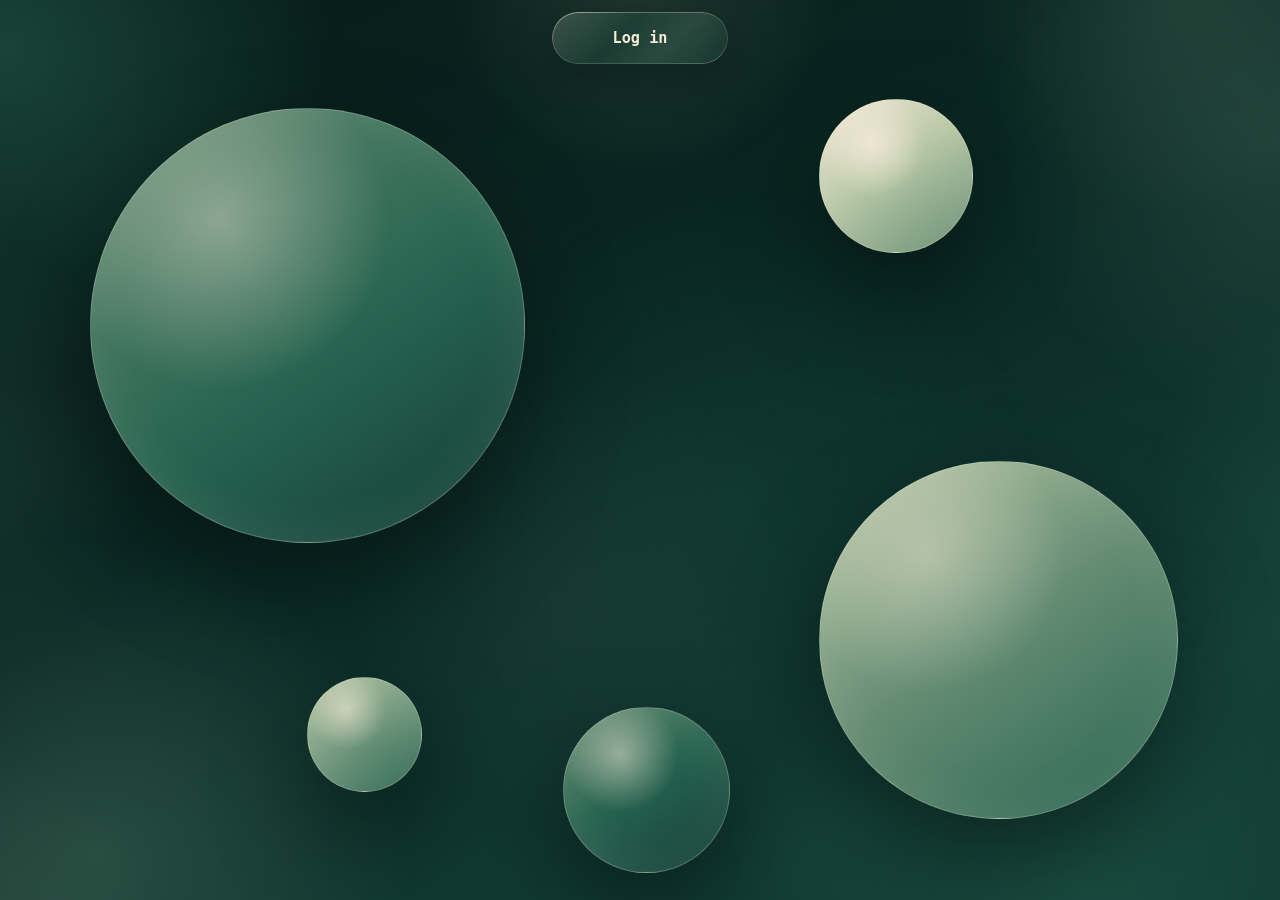
==== index.html @ 916a1c1e "Add files via upload" ====
<!doctype html>
<html lang="en" data-access="members">
  <head>
    <meta charset="UTF-8" />
    <meta http-equiv="Content-Security-Policy" content="default-src 'self'; script-src 'self'; style-src 'self'; font-src 'self'; img-src 'self' data:; connect-src 'self' https://ppvncqbwfkubqmuehsfl.supabase.co; object-src 'none'; base-uri 'self'; form-action 'self'" />
    <meta name="viewport" content="width=device-width, initial-scale=1.0" />
    <meta name="description" content="ACP-Studio: C++ projects and YouTube content by Zeyad Adel." />
    <meta name="theme-color" content="#071b18" />
    <script src="boot.js"></script>
    <link rel="preload" href="fonts/cascadia-code-latin-wght-normal.woff2" as="font" type="font/woff2" crossorigin />
    <link rel="icon" type="image/png" href="Assests/logo.png" />
    <link rel="stylesheet" href="styles.css" />
    <title>ACP-Studio</title>
  </head>
  <body>
    <!-- Dynamic Island Navigation -->
    <nav class="dynamic-island" id="dynamicIsland" aria-label="Main menu" tabindex="0">
      <div class="island-status">
        <span class="island-section"><span id="islandSection">Home</span></span>
        <span class="island-name" id="islandTime">ACP Studio</span>
      </div>
      <div class="island-nav" id="islandNav">
        <a href="#home">Home</a>
        <a href="#projects">C++ Projects</a>
        <a href="#studio">YouTube Studio</a>
        <a href="#contact">Contact</a>
        <a href="login.html" id="authLink">Log in</a>
      </div>
    </nav>

    <!-- Main Content -->
    <main>
      <!-- Intro Section -->
      <section id="home" class="intro-section container">
        <div class="intro-content">
          <div class="intro-tag fade-in-up">
            C++ Developer &amp; Technical Creator
          </div>
          <h1 class="intro-heading fade-in-up">ZEYAD ADEL</h1>
          <p class="intro-subheading fade-in-up">
            Crafting elegant solutions in C++ and low-level systems. Building
            architecture that scales. Creating content that educates and
            inspires the next generation of Youth.
          </p>
          <div class="intro-cta fade-in-up">
            <a href="#projects" class="btn btn-primary">View My Work</a>
          </div>
        </div>

        <div class="intro-visual">
          <div class="visual-card fade-in-up">
            <div class="card-header">
              <h3>What's next!</h3>
            </div>
            <hr class="card-divider" />
            <img src="Imag.jpg" alt="What's next" decoding="async" fetchpriority="high" />
          </div>
        </div>
      </section>

      <!-- Projects Section -->
      <section id="projects" class="projects-section">
        <div class="container">
          <div class="section-header">
            <h2 class="section-title fade-in-up">Systems &amp; Code Showcase</h2>
            <p class="section-subtitle fade-in-up">
              A curated collection of projects, demonstrating clean design,
              performance optimization, and systems-level thinking.
            </p>
          </div>

          <div class="projects-grid">
            <div class="project-card fade-in-up">
              <div class="project-tag">Validation</div>
              <h3 class="project-title">Login App</h3>
              <p class="project-description">
                A C++ project that validates user names. It checks that the
                input is not empty, contains only letters and spaces.
              </p>
              <div class="project-footer">
                
                <a
                  href="https://github.com/ACP-Studio/Username-Valedation"
                  class="project-link"
                  target="_blank" rel="noopener noreferrer"
                  >Github <svg class="icon" aria-hidden="true"><use href="icons.svg#github"></use></svg></a>
                <a
                  href="coming-soon.html"
                  class="youtube-project-link"
                >
                  Youtube <svg class="icon" aria-hidden="true"><use href="icons.svg#youtube"></use></svg>
                </a>
              </div>
            </div>

            <div class="project-card fade-in-up">
              <div class="project-tag">Validation</div>
              <h3 class="project-title">Password app</h3>
              <p class="project-description">
                A friendly C++ project that demonstrates password validation.
                 The program checks if a password meets basic security rules (length, uppercase, lowercase, digit, special character, no spaces)
              </p>
              <div class="project-footer">
                <!-- <div class="project-tech">
                  <span class="tech-badge">C++17</span>
                  <span class="tech-badge">Lock-Free</span>
                </div> -->
                <a
                  href="https://github.com/ACP-Studio/Password-Validation"
                  class="project-link"
                  target="_blank" rel="noopener noreferrer"
                  >Github <svg class="icon" aria-hidden="true"><use href="icons.svg#github"></use></svg></a>
                <a
                  href="coming-soon.html"
                  class="youtube-project-link"
                >
                  Youtube <svg class="icon" aria-hidden="true"><use href="icons.svg#youtube"></use></svg>
                </a>
              </div>
            </div>

            <div class="project-card fade-in-up">
              <div class="project-top">
                <div class="project-tag">Network</div>
                <span class="status-badge">Under development</span>
              </div>
              <h3 class="project-title">Network Analyzer app</h3>
              <p class="project-description">
                A lightweight C++ network analyzer for Windows and Linux that tests latency, scans your network, and tracks your devices, with a CLI only
              </p>
              <div class="project-footer">
                <a
                  href="https://github.com/ACP-Studio/Net-analyzer-app"
                  class="project-link"
                  target="_blank" rel="noopener noreferrer"
                  >Github <svg class="icon" aria-hidden="true"><use href="icons.svg#github"></use></svg></a>
                <a
                  href="coming-soon.html"
                  class="youtube-project-link"
                >
                  Youtube <svg class="icon" aria-hidden="true"><use href="icons.svg#youtube"></use></svg>
                </a>
              </div>
            </div>

            <div class="project-card fade-in-up">
              <div class="project-tag">Mathematics</div>
              <h3 class="project-title">Advanced Calculator</h3>
              <p class="project-description">
                  C++ Calculator contain complex calculations and contain exponential functions with matrix site and more features                </p>
              <div class="project-footer">
                <div class="project-notice" role="status">
                  <svg class="icon" aria-hidden="true"><use href="icons.svg#wrench"></use></svg>
                  Still in production, not finished yet
                </div>
              </div>
            </div>


            <div class="project-card fade-in-up">
              <div class="project-tag">commercial</div>
              <h3 class="project-title">Computer store</h3>
              <p class="project-description">
                  An object-oriented C++ computer parts store for the command line, with a shopping basket, compatibility checks and receipts.              </p>
              <div class="project-footer">
                <!-- <div class="project-tech">
                  <span class="tech-badge">C++17</span>
                  <span class="tech-badge">Lock-Free</span>
                </div> -->
                <a
                  href="https://github.com/ACP-Studio/Computer-Store"
                  class="project-link"
                  target="_blank" rel="noopener noreferrer"
                  >Github <svg class="icon" aria-hidden="true"><use href="icons.svg#github"></use></svg></a>
                <a
                  href="coming-soon.html"
                  class="youtube-project-link"
                >
                  Youtube <svg class="icon" aria-hidden="true"><use href="icons.svg#youtube"></use></svg>
                </a>
              </div>
            </div>
          </div>
        </div>
      </section>

      <!-- YouTube Studio Section -->
      <section id="studio" class="studio-section">
        <div class="container">
          <div class="section-header">
            <h2 class="section-title fade-in-up">YouTube Studio</h2>
            <p class="section-subtitle fade-in-up">
              Creating in-depth technical content about C++ architecture,
              systems programming, and software design principles.
            </p>
          </div>

          <div class="studio-grid">
            <div class="studio-featured fade-in-up">
              <div class="studio-thumbnail">
                <img src="Imag.jpg" alt="Latest video" loading="lazy" decoding="async" />
              </div>
              <div class="studio-info">
                <h3>Building a Lock-Free Queue</h3>
                <p>
                  A deep dive into synchronization primitives, compare-and-swap
                  operations, and practical patterns for concurrent data
                  structures. Watch as we build production-grade infrastructure
                  from first principles.
                </p>
              </div>
              <a href="coming-soon.html" class="btn btn-primary btn-block">
                Watch on YouTube
              </a>
            </div>

            <div class="studio-side">
              <div class="studio-featured fade-in-up">
                <div class="studio-info">
                  <h3>Channel Stats</h3>
                </div>
                <div class="studio-stats">
                  <div class="stat-box">
                    <div class="stat-number">1</div>
                    <div class="stat-label">Subscribers</div>
                  </div>
                  <div class="stat-box">
                    <div class="stat-number">0</div>
                    <div class="stat-label">Views</div>
                  </div>
                  <div class="stat-box">
                    <div class="stat-number">0</div>
                    <div class="stat-label">Videos</div>
                  </div>
                </div>
              </div>

              <div class="studio-featured fade-in-up">
                <div class="studio-info">
                  <h3>Recent Focus</h3>
                  <p>
                    C++ standards evolution, systems design patterns, and modern
                    concurrency techniques.
                  </p>
                </div>
              </div>
            </div>
          </div>
        </div>
      </section>
    </main>

    <!-- Footer -->
    <footer id="contact">
      <div class="container">
        <div class="footer-content">
          <div class="footer-brand">
            <div class="footer-name">
              <h5>Zeyad Adel</h5>
            </div>
            <h3>
              " Building great code takes time...
              <svg class="icon" aria-hidden="true"><use href="icons.svg#time"></use></svg> "
            </h3>
          </div>
          <div class="footer-links">
            <h4>Navigate</h4>
            <a href="#home">Home</a>
            <a href="#projects">Projects</a>
            <a href="https://www.youtube.com/@ACP-Studios">YouTube</a>
          </div>
          <div class="footer-links">
            <h4>Connect</h4>
            <a href="https://github.com/ACP-Studio/ACP-Studio">Github</a>
            <a href="mailto:za8398866@gmail.com">Email</a>
            <a href="https://www.instagram.com/acp__studio">Instagram</a>
          </div>
        </div>
        <div class="footer-divider"></div>
        <div class="footer-bottom">
          <p>
            &copy; 2026 Zeyad Adel. Architected with pure intelligence | "All
            Rights Reserved".
          </p>
          <div class="social-links">
            <a href="privacy.html">Privacy policy</a>
            <a href="terms.html">Terms &amp; Conditions</a>
            <a href="cookies.html">Cookies</a>
          </div>
        </div>
      </div>
    </footer>

    <script src="script.js"></script>
  </body>
</html>
---- styles.css ----
/* Impact is a system font (Windows/Mac/iOS). Anton is the free look-alike used
   on devices that don't have Impact, such as Android and Linux. */

/* Cascadia Code, bundled in /fonts (variable font: weights 200 to 700) */
@font-face {
  font-family: "Cascadia Code";
  font-style: normal;
  font-weight: 200 700;
  font-display: swap;
  src: url("fonts/cascadia-code-latin-wght-normal.woff2")
    format("woff2-variations");
  unicode-range:
    U+0000-00FF, U+0131, U+0152-0153, U+02BB-02BC, U+02C6, U+02DA, U+02DC,
    U+0304, U+0308, U+0329, U+2000-206F, U+20AC, U+2122, U+2191, U+2193,
    U+2212, U+2215, U+FEFF, U+FFFD;
}

/* Anton: free look-alike of Impact. Hosted here (no Google Fonts). The browser
   only downloads it on devices that do not already have Impact. */
@font-face {
  font-family: "Anton";
  font-style: normal;
  font-weight: 400;
  font-display: swap;
  src: url("fonts/anton-latin-400-normal.woff2") format("woff2");
}

/* =========================================================
   ACP-Studio — Clear glass theme (macOS style) in Deep Forest green
   Palette:
     01 Night Forest  #071b18
     02 Deep Pine     #123c35
     03 Pine          #286451
     04 Sage          #638b72
     05 Mist          #b8c8a7
     06 Cream         #f4ead8
   Dark theme: the page is a deep green field, every surface on it is clear
   glass (a faint cream tint, a hairline rim, backdrop blur where it is
   visible). The only colors outside the palette are a soft coral for errors
   and "Log out", and black for shadows.
   ========================================================= */

/* ===== CSS Variables & Theme Foundation ===== */
:root {
  /* Deep Forest palette */
  --c-950: #071b18; /* 01 Night Forest */
  --c-900: #123c35; /* 02 Deep Pine */
  --c-700: #286451; /* 03 Pine */
  --c-500: #638b72; /* 04 Sage */
  --c-300: #b8c8a7; /* 05 Mist */
  --c-100: #f4ead8; /* 06 Cream */

  /* Used only for errors and "Log out" so they still read as warnings */
  --clay: #e29a82;

  /* Roles */
  --bg-primary: var(--c-950);
  --bg-secondary: var(--c-900);
  --bg-tertiary: var(--c-700);
  --text-primary: var(--c-100);
  --text-secondary: var(--c-300);
  --text-tertiary: #8da98f; /* between Sage and Mist, readable on dark glass */
  --accent-primary: var(--c-300);
  --accent-secondary: var(--c-100);
  --accent-warm: var(--c-500);
  --accent-subtle: var(--c-700);

  color-scheme: dark;

  /* Signature gradient for headings: cream into mist into sage */
  --gradient-aurora: linear-gradient(
    110deg,
    var(--c-100) 0%,
    var(--c-300) 55%,
    var(--c-500) 100%
  );
  /* Gradient for buttons: sage to mist to cream (dark text on top) */
  --gradient-button: linear-gradient(
    110deg,
    var(--c-500) 0%,
    var(--c-300) 50%,
    var(--c-100) 100%
  );

  /* Glass tokens (clear glass: a faint cream tint over the green field) */
  --glass-fill: linear-gradient(
    135deg,
    rgba(244, 234, 216, 0.2) 0%,
    rgba(244, 234, 216, 0.06) 38%,
    rgba(244, 234, 216, 0.13) 64%,
    rgba(244, 234, 216, 0.03) 100%
  );
  --glass-fill-hover: linear-gradient(
    135deg,
    rgba(244, 234, 216, 0.27) 0%,
    rgba(244, 234, 216, 0.1) 38%,
    rgba(244, 234, 216, 0.18) 64%,
    rgba(244, 234, 216, 0.05) 100%
  );
  --glass-blur: blur(40px) saturate(190%);
  --glass-shadow:
    0 20px 50px rgba(2, 12, 10, 0.4), inset 0 1px 0 rgba(244, 234, 216, 0.28),
    inset 0 -1px 0 rgba(184, 200, 167, 0.1);
  --glass-shadow-hover:
    0 26px 64px rgba(2, 12, 10, 0.5), inset 0 1px 0 rgba(244, 234, 216, 0.4),
    inset 0 -1px 0 rgba(184, 200, 167, 0.18);
  --border-glass: rgba(184, 200, 167, 0.22);

  /* Shape */
  /* One corner radius for the whole site. Small items (tags, buttons) are
     shorter than twice this, so they come out as pills automatically. */
  --radius: 26px;
  --radius-card: var(--radius);
  --radius-pill: var(--radius);

  /* Typography */
  --font-display: Impact, Haettenschweiler, "Anton", "Arial Narrow Bold", sans-serif;
  --font-body: "Cascadia Code", "Cascadia Mono", Consolas, "SF Mono", Menlo, monospace;

  /* Spacing & Layout */
  --spacing-unit: 1rem;
  --spacing-xs: 0.5rem;
  --spacing-sm: 1rem;
  --spacing-md: 2rem;
  --spacing-lg: 4rem;
  --spacing-xl: 6rem;

  /* Transitions & Animations */
  /* Very smooth: soft ease for fades and colors, a gentle spring (tiny
     overshoot) for movement, and long durations. */
  --transition-smooth: cubic-bezier(0.33, 1, 0.68, 1);
  --ease-spring: cubic-bezier(0.22, 1.06, 0.36, 1);
  --ease-out: cubic-bezier(0.16, 1, 0.3, 1);
  --duration-fast: 500ms;
  --duration-normal: 750ms;
  --duration-slow: 1100ms;
  /* How long things take to fade in when a page opens. Kept shorter than
     --duration-slow on purpose, so changing page never feels like waiting.
     Raise it for a slower entrance. */
  --duration-enter: 800ms;

  /* One motion language for the whole site: transforms use the island's spring,
     colors, fills and shadows ease softly alongside it. */
  --transition-surface:
    transform var(--duration-slow) var(--ease-spring),
    background var(--duration-normal) var(--transition-smooth),
    background-color var(--duration-normal) var(--transition-smooth),
    border-color var(--duration-normal) var(--transition-smooth),
    box-shadow var(--duration-normal) var(--transition-smooth),
    color var(--duration-normal) var(--transition-smooth),
    opacity var(--duration-normal) var(--transition-smooth);
}

/* ===== Global Styles ===== */
* {
  margin: 0;
  padding: 0;
  box-sizing: border-box;
}

html {
  scroll-behavior: smooth;
  /* Impact has one weight; never fake a bolder one */
  font-synthesis: none;
}

h1,
h2,
h3,
h4,
h5 {
  font-family: var(--font-display);
}

button,
input {
  font-family: inherit;
}

body {
  background: linear-gradient(
    155deg,
    var(--c-950) 0%,
    #0a2723 42%,
    var(--c-900) 82%,
    #0e3630 100%
  );
  color: var(--text-primary);
  font-family: var(--font-body);
  font-size: 16px;
  font-weight: 500;
  line-height: 1.6;
  letter-spacing: 0;
  overflow-x: hidden;
  min-height: 100vh;
  min-height: 100dvh;
  position: relative;
}

/* Color fields behind everything: this is what the glass shows through.
   Two layers drift in opposite directions. */
body::before,
body::after {
  content: "";
  position: fixed;
  inset: -12%;
  pointer-events: none;
  z-index: -1;
}

body::before {
  background:
    radial-gradient(
      42vmax 42vmax at 10% 14%,
      rgba(40, 100, 81, 0.55),
      transparent 62%
    ),
    radial-gradient(
      36vmax 36vmax at 90% 22%,
      rgba(99, 139, 114, 0.22),
      transparent 62%
    ),
    radial-gradient(
      46vmax 46vmax at 78% 90%,
      rgba(40, 100, 81, 0.45),
      transparent 62%
    ),
    radial-gradient(
      40vmax 40vmax at 16% 86%,
      rgba(99, 139, 114, 0.3),
      transparent 62%
    ),
    radial-gradient(
      38vmax 38vmax at 56% 54%,
      rgba(18, 60, 53, 0.6),
      transparent 62%
    );
}

body::after {
  background:
    radial-gradient(
      26vmax 26vmax at 50% 8%,
      rgba(184, 200, 167, 0.14),
      transparent 60%
    ),
    radial-gradient(
      28vmax 28vmax at 6% 50%,
      rgba(99, 139, 114, 0.18),
      transparent 60%
    ),
    radial-gradient(
      30vmax 30vmax at 96% 56%,
      rgba(40, 100, 81, 0.3),
      transparent 60%
    ),
    radial-gradient(
      32vmax 32vmax at 46% 64%,
      rgba(244, 234, 216, 0.04),
      transparent 60%
    ),
    radial-gradient(
      30vmax 30vmax at 84% 8%,
      rgba(99, 139, 114, 0.2),
      transparent 60%
    ),
    radial-gradient(
      34vmax 34vmax at 4% 98%,
      rgba(184, 200, 167, 0.1),
      transparent 60%
    );
}

::selection {
  background: rgba(99, 139, 114, 0.45);
}

:focus-visible {
  outline: 2px solid var(--c-300);
  outline-offset: 3px;
}

/* =========================================================
   Glass edge: thin bright rim, brighter on the top-left and
   bottom-right corners like the reference shapes.
   ========================================================= */
.dynamic-island,
.intro-tag,
.visual-card,
.project-card,
.studio-featured,
.stat-box,
.project-link,
.youtube-project-link,
.project-notice,
.project-tag,
.login-card,
.input-glass,
.btn-glass {
  position: relative;
}

.dynamic-island {
  position: fixed;
}

.dynamic-island::after,
.intro-tag::after,
.visual-card::after,
.project-card::after,
.studio-featured::after,
.stat-box::after,
.project-link::after,
.youtube-project-link::after,
.project-notice::after,
.project-tag::after,
.login-card::after,
.input-glass::after,
.btn-glass::after {
  content: "";
  position: absolute;
  inset: 0;
  border-radius: inherit;
  padding: 1px;
  background: linear-gradient(
    145deg,
    rgba(244, 234, 216, var(--edge-strong, 0.5)) 0%,
    rgba(244, 234, 216, 0.08) 30%,
    rgba(184, 200, 167, 0.04) 70%,
    rgba(184, 200, 167, var(--edge-mid, 0.3)) 100%
  );
  -webkit-mask:
    linear-gradient(#000 0 0) content-box,
    linear-gradient(#000 0 0);
  -webkit-mask-composite: xor;
  mask:
    linear-gradient(#000 0 0) content-box exclude,
    linear-gradient(#000 0 0);
  mask-composite: exclude;
  pointer-events: none;
  transition: opacity var(--duration-normal) var(--transition-smooth);
}

.project-card:hover,
.studio-featured:hover,
.visual-card:hover,
.intro-tag:hover,
.project-link:hover,
.youtube-project-link:hover,
.input-glass:focus-within,
.btn-glass:hover {
  --edge-strong: 0.85;
  --edge-mid: 0.55;
}

/* ===== Dynamic Island Navigation (macOS-style) ===== */
/* Opens downward: the island gets wider and the links drop in as a vertical list. */
.dynamic-island {
  top: 12px;
  left: 50%;
  transform: translateX(-50%);
  z-index: 1000;
  width: 176px;
  padding: 0;
  display: grid;
  grid-template-columns: minmax(0, 1fr);
  grid-template-rows: 52px 0fr;
  border-radius: var(--radius);
  overflow: hidden;
  background-color: rgba(18, 60, 53, 0.1);
  background-image: linear-gradient(
    135deg,
    rgba(244, 234, 216, 0.2) 0%,
    rgba(244, 234, 216, 0.05) 40%,
    rgba(244, 234, 216, 0.12) 66%,
    rgba(244, 234, 216, 0.03) 100%
  );
  backdrop-filter: blur(40px) saturate(190%);
  -webkit-backdrop-filter: blur(40px) saturate(190%);
  box-shadow:
    0 12px 40px rgba(2, 12, 10, 0.35),
    inset 0 1px 0 rgba(244, 234, 216, 0.26),
    inset 0 -1px 0 rgba(184, 200, 167, 0.18);
  transition:
    width 1300ms var(--ease-spring),
    padding 1300ms var(--ease-spring),
    grid-template-rows 1300ms var(--ease-spring),
    border-radius 800ms var(--ease-spring),
    background-color 500ms var(--transition-smooth),
    box-shadow 500ms var(--transition-smooth);
}

.dynamic-island.expanded {
  width: min(calc(100vw - 2rem), 380px);
  padding: 0 12px;
  grid-template-rows: 52px 1fr;
  border-radius: var(--radius);
  background-color: rgba(18, 60, 53, 0.18);
  box-shadow:
    0 24px 70px rgba(2, 12, 10, 0.48),
    inset 0 1px 0 rgba(244, 234, 216, 0.28),
    inset 0 -1px 0 rgba(184, 200, 167, 0.23);
}

.island-status {
  display: grid;
  /* fixed-width column so the hidden name can't push the label off-center */
  grid-template-columns: minmax(0, 1fr);
  place-items: center;
  height: 52px;
  font-size: 1.35rem;
  font-weight: 700;
  white-space: nowrap;
  font-family: var(--font-display);
}

/* Closed: the name of the section you are reading. Open: it blurs away while the name fades in. */
.island-section,
.island-name {
  grid-area: 1 / 1;
}

.island-section {
  display: block;
  font-family: var(--font-body);
  font-size: 0.95rem;
  font-weight: 700;
  letter-spacing: 0;
  color: var(--text-primary);
  opacity: 1;
  transform: scale(1);
  filter: blur(0);
  transition:
    opacity var(--duration-normal) var(--transition-smooth) 160ms,
    transform var(--duration-slow) var(--ease-spring) 120ms,
    filter var(--duration-normal) var(--transition-smooth) 160ms;
}

/* The text itself swaps with a quick fade + slide when you scroll to a new section */
.island-section span {
  display: inline-block;
  transition:
    opacity 220ms var(--transition-smooth),
    transform 220ms var(--transition-smooth);
}

.island-section span.is-swapping {
  opacity: 0;
  transform: translateY(6px);
}

.island-name {
  opacity: 0;
  transform: translateY(12px) scale(0.94);
  filter: blur(8px);
  letter-spacing: 1px;
  background: var(--gradient-aurora);
  -webkit-background-clip: text;
  background-clip: text;
  color: transparent;
  transition:
    opacity var(--duration-fast) var(--transition-smooth),
    transform var(--duration-normal) var(--ease-spring),
    filter var(--duration-fast) var(--transition-smooth);
}

.dynamic-island.expanded .island-section {
  opacity: 0;
  transform: scale(0.9);
  filter: blur(8px);
  transition-delay: 0ms;
}

.dynamic-island.expanded .island-name {
  opacity: 1;
  transform: none;
  filter: none;
  transition:
    opacity var(--duration-normal) var(--transition-smooth) 220ms,
    transform var(--duration-slow) var(--ease-spring) 180ms,
    filter var(--duration-normal) var(--transition-smooth) 220ms;
}

/* Login page before logging in: the island shows only the logo */
.dynamic-island.is-locked .island-nav {
  display: none;
}

/* Link grid, 3 rows: [Home | C++ Projects] [YouTube Studio | Contact] [Log in / Log out].
   The row grows from 0 to its content height together with the island. */
.island-nav {
  display: grid;
  grid-template-columns: repeat(2, minmax(0, 1fr));
  gap: 4px;
  min-height: 0;
  overflow: hidden;
  opacity: 0;
  visibility: hidden;
  pointer-events: none;
  transition:
    opacity var(--duration-normal) var(--transition-smooth),
    visibility 0s linear var(--duration-slow);
}

.island-nav.active {
  opacity: 1;
  visibility: visible;
  pointer-events: auto;
  transition:
    opacity var(--duration-normal) var(--transition-smooth) 130ms,
    visibility 0s;
}

.island-nav a {
  display: block;
  text-align: center;
  white-space: nowrap;
  color: var(--text-primary);
  text-decoration: none;
  font-size: 0.95rem;
  font-weight: 700;
  letter-spacing: 0;
  padding: 11px 8px;
  border-radius: var(--radius);
  opacity: 0;
  transform: translateY(-8px) scale(0.97);
  filter: blur(6px);
  transition:
    opacity var(--duration-normal) var(--transition-smooth),
    transform var(--duration-slow) var(--ease-spring),
    filter var(--duration-normal) var(--transition-smooth),
    color var(--duration-fast) var(--transition-smooth),
    background var(--duration-fast) var(--transition-smooth);
}

/* Third row: the log in / log out link spans the full width */
.island-nav a:last-child {
  grid-column: 1 / -1;
  margin-bottom: 12px;
}

.island-nav.active a {
  opacity: 1;
  transform: none;
  filter: none;
}

/* Links drop in row by row, left to right */
.island-nav.active a:nth-child(1) {
  transition-delay: 120ms, 120ms, 120ms, 0ms, 0ms;
}
.island-nav.active a:nth-child(2) {
  transition-delay: 170ms, 170ms, 170ms, 0ms, 0ms;
}
.island-nav.active a:nth-child(3) {
  transition-delay: 240ms, 240ms, 240ms, 0ms, 0ms;
}
.island-nav.active a:nth-child(4) {
  transition-delay: 290ms, 290ms, 290ms, 0ms, 0ms;
}
.island-nav.active a:nth-child(5) {
  transition-delay: 360ms, 360ms, 360ms, 0ms, 0ms;
}

.island-nav a:hover,
.island-nav a[aria-current="page"] {
  color: var(--accent-secondary);
  background: rgba(184, 200, 167, 0.14);
}

/* Log out (shown only while logged in): warm clay, stronger on hover */
.island-nav a.is-logout {
  color: var(--clay);
  background: rgba(226, 154, 130, 0.13);
}

.island-nav a.is-logout:hover {
  color: #f6c3b0;
  background: rgba(226, 154, 130, 0.26);
}

/* ===== Mobile Responsiveness for Island ===== */
@media (max-width: 768px) {
  .dynamic-island {
    top: 12px;
  }

  .island-nav a {
    font-size: 0.85rem;
    padding: 11px 4px;
  }
}

/* ===== Container & Grid ===== */
.container {
  max-width: 1400px;
  margin: 0 auto;
  padding: 0 var(--spacing-lg);
}

@media (max-width: 768px) {
  .container {
    padding: 0 var(--spacing-md);
  }
}

/* ===== Hero / Intro Section ===== */
.intro-section {
  min-height: 100vh;
  min-height: 100dvh;
  display: grid;
  grid-template-columns: 1fr 1fr;
  gap: var(--spacing-xl);
  align-items: center;
  padding-top: 140px;
  padding-bottom: var(--spacing-xl);
  position: relative;
  overflow: hidden;
}

.intro-section::before {
  content: "";
  position: absolute;
  top: -400px;
  right: -400px;
  width: 800px;
  height: 800px;
  background: radial-gradient(
    circle,
    rgba(184, 200, 167, 0.13) 0%,
    transparent 70%
  );
  border-radius: 50%;
  pointer-events: none;
}

.intro-content {
  position: relative;
  z-index: 2;
}

.intro-tag {
  display: inline-block;
  background: var(--glass-fill);
  padding: var(--spacing-xs) var(--spacing-md);
  border-radius: var(--radius-pill);
  font-size: 0.85rem;
  font-weight: 700;
  color: var(--accent-primary);
  letter-spacing: 0.5px;
  text-transform: uppercase;
  margin-bottom: var(--spacing-md);
  backdrop-filter: var(--glass-blur);
  -webkit-backdrop-filter: var(--glass-blur);
  transition: var(--transition-surface);
  box-shadow: var(--glass-shadow);
}

.intro-tag:hover {
  background: var(--glass-fill-hover);
  transform: scale(1.05);
  box-shadow: var(--glass-shadow-hover);
}

.intro-heading {
  font-family: var(--font-display);
  font-size: clamp(2.5rem, 6vw, 5rem);
  font-weight: bolder;
  line-height: 1.1;
  margin-bottom: var(--spacing-md);
  letter-spacing: 1px;
  /* palette gradient text (replaces the old flat gold) */
  background: var(--gradient-aurora);
  -webkit-background-clip: text;
  background-clip: text;
  color: transparent;
}

.intro-subheading {
  font-size: clamp(1rem, 2vw, 1.25rem);
  color: var(--text-secondary);
  margin-bottom: var(--spacing-lg);
  max-width: 540px;
  font-weight: 600;
  line-height: 1.8;
}

.intro-cta {
  display: flex;
  gap: var(--spacing-md);
  flex-wrap: wrap;
}

.btn {
  padding: var(--spacing-sm) var(--spacing-md);
  border: none;
  border-radius: var(--radius-pill);
  font-family: var(--font-body);
  font-size: 1rem;
  font-weight: 700;
  cursor: pointer;
  transition: var(--transition-surface);
  text-decoration: none;
  display: inline-flex;
  align-items: center;
  justify-content: center;
  gap: var(--spacing-xs);
  letter-spacing: 0;
}

.btn-primary {
  background: var(--gradient-button);
  background-size: 220% 100%;
  background-position: 0% 50%;
  color: var(--c-950);
  border: none;
  box-shadow: 0 10px 28px rgba(2, 12, 10, 0.48);
}

.btn-primary:hover {
  background-position: 100% 50%;
  transform: translateY(-2px);
  box-shadow: 0 16px 38px rgba(184, 200, 167, 0.38);
}

.btn-primary {
  transition: 330ms ease-in;
}

.btn-primary:disabled {
  opacity: 0.7;
  cursor: progress;
  transform: none;
}

.btn-glass {
  background: var(--glass-fill);
  color: var(--text-primary);
  border: none;
  backdrop-filter: var(--glass-blur);
  -webkit-backdrop-filter: var(--glass-blur);
  box-shadow: var(--glass-shadow);
}

.btn-glass:hover {
  background: var(--glass-fill-hover);
  transform: translateY(-2px);
}

/* Press: the button squeezes in, then springs back */
.btn:active {
  transform: translateY(0) scale(0.95);
}

.intro-visual {
  position: relative;
  display: flex;
  align-items: center;
  justify-content: center;
  height: 500px;
}

.visual-card {
  background: var(--glass-fill);
  border-radius: var(--radius);
  backdrop-filter: var(--glass-blur);
  -webkit-backdrop-filter: var(--glass-blur);
  width: 100%;
  height: 100%;
  padding: 10px;
  display: flex;
  flex-direction: column;
  justify-content: flex-start;
  align-items: center;
  gap: var(--spacing-md);
  box-shadow: var(--glass-shadow);
  transition: var(--transition-surface);
}

.intro-visual .visual-card .card-header {
  text-align: center;
  color: var(--text-primary);
  width: 100%;
}

.intro-visual .visual-card .card-header h3 {
  margin: 0;
  color: var(--text-secondary);
}

.intro-visual .visual-card .card-divider {
  width: 100%;
  height: 1px;
  border: 0;
  background: rgba(184, 200, 167, 0.27);
  margin: 0;
}

.visual-card:hover {
  background: var(--glass-fill-hover);
  transform: translateY(-4px) scale(1.01);
  box-shadow: var(--glass-shadow-hover);
}

.intro-visual .visual-card img {
  width: 100%;
  flex: 1;
  min-height: 0;
  object-fit: cover;
  display: block;
  border-radius: var(--radius);
}

/* ===== Projects Section ===== */
.projects-section {
  padding: var(--spacing-xl) 0;
  position: relative;
}

.section-header {
  margin-bottom: var(--spacing-xl);
}

.section-title {
  font-family: var(--font-display);
  font-size: clamp(2.2rem, 5vw, 3.4rem);
  font-weight: 700;
  margin-bottom: var(--spacing-md);
  letter-spacing: 1px;
}

.section-subtitle {
  color: var(--text-secondary);
  font-size: 1.05rem;
  font-weight: 600;
  max-width: 640px;
  line-height: 1.7;
}

.projects-grid {
  display: grid;
  grid-template-columns: repeat(auto-fit, minmax(320px, 1fr));
  gap: var(--spacing-lg);
  margin-bottom: var(--spacing-xl);
}

.project-card {
  background: var(--glass-fill);
  border-radius: var(--radius-card);
  padding: var(--spacing-lg);
  backdrop-filter: var(--glass-blur);
  -webkit-backdrop-filter: var(--glass-blur);
  transition: var(--transition-surface);
  display: flex;
  flex-direction: column;
  height: 100%;
  box-shadow: var(--glass-shadow);
  overflow: hidden;
}

.project-card::before {
  content: "";
  position: absolute;
  top: 0;
  left: -100%;
  width: 100%;
  height: 100%;
  background: linear-gradient(
    90deg,
    transparent,
    rgba(244, 234, 216, 0.14),
    transparent
  );
  transition: left var(--duration-slow) var(--transition-smooth);
  pointer-events: none;
}

.project-card:hover {
  background: var(--glass-fill-hover);
  transform: translateY(-6px) scale(1.012);
  box-shadow: var(--glass-shadow-hover);
}

.project-card:hover::before {
  left: 100%;
}

.project-tag {
  display: inline-flex;
  background: rgba(184, 200, 167, 0.11);
  color: var(--accent-primary);
  padding: var(--spacing-xs) var(--spacing-sm);
  border-radius: var(--radius-pill);
  font-size: 0.75rem;
  font-weight: 700;
  text-transform: uppercase;
  letter-spacing: 0.5px;
  width: fit-content;
  margin-bottom: var(--spacing-md);
}

/* ===== Card header row: category tag + status badge ===== */
.project-top {
  display: flex;
  align-items: flex-start;
  justify-content: space-between;
  flex-wrap: wrap;
  gap: var(--spacing-xs);
  margin-bottom: var(--spacing-md);
}

.project-top .project-tag {
  margin-bottom: 0;
}

.status-badge {
  display: inline-flex;
  align-items: center;
  gap: 6px;
  padding: var(--spacing-xs) var(--spacing-sm);
  border-radius: var(--radius-pill);
  background: rgba(99, 139, 114, 0.22);
  border: 1px solid var(--border-glass);
  color: var(--accent-secondary);
  font-size: 0.75rem;
  font-weight: 700;
  text-transform: uppercase;
  letter-spacing: 0.5px;
  white-space: nowrap;
}

/* small pulsing dot = "work in progress" */
.status-badge::before {
  content: "";
  width: 7px;
  height: 7px;
  border-radius: 50%;
  background: var(--c-100);
  animation: status-pulse 1.8s ease-in-out infinite;
}

@keyframes status-pulse {
  0%,
  100% {
    opacity: 1;
    transform: scale(1);
  }
  50% {
    opacity: 0.35;
    transform: scale(0.7);
  }
}

@media (prefers-reduced-motion: reduce) {
  .status-badge::before {
    animation: none;
  }
}

.project-title {
  font-family: var(--font-display);
  font-size: 1.5rem;
  font-weight: 700;
  letter-spacing: 0.5px;
  margin-bottom: var(--spacing-sm);
  transition: color var(--duration-fast) var(--transition-smooth);
}

.project-card:hover .project-title {
  color: var(--c-300);
}

.project-description {
  color: var(--text-secondary);
  font-size: 0.9rem;
  font-weight: 600;
  line-height: 1.6;
  margin-bottom: var(--spacing-md);
  flex-grow: 1;
}

.project-footer {
  display: flex;
  justify-content: space-between;
  align-items: center;
  padding-top: var(--spacing-md);
  border-top: 1px solid var(--border-glass);
}

.project-tech {
  display: grid;
  gap: var(--spacing-xs);
  flex-wrap: wrap;
}

.tech-badge {
  background: rgba(184, 200, 167, 0.11);
  color: var(--accent-secondary);
  padding: 2px 10px;
  border-radius: var(--radius-pill);
  font-size: 0.7rem;
  font-weight: 700;
  border: 1px solid var(--border-glass);
}

.youtube-project-link,
.project-link,
.project-notice {
  color: var(--accent-primary);
  display: flex;
  margin: 4px;
  padding: 4px 14px;
  text-decoration: none;
  background: rgba(184, 200, 167, 0.11);
  border-radius: var(--radius-pill);
  font-size: 0.966rem;
  font-weight: bold;
  align-items: center;
  transition: var(--transition-surface);
}

/* Icons (icons.svg). They take the text colour and scale with the font size. */
.icon {
  width: 1.15em;
  height: 1.15em;
  flex: none;
  fill: currentColor;
  vertical-align: -0.2em;
  margin: 2px;
}

.youtube-project-link:hover,
.project-link:hover {
  background: rgba(184, 200, 167, 0.2);
  color: var(--accent-secondary);
  transform: translateY(-3px) scale(1.05);
  box-shadow: 0 12px 24px rgba(2, 12, 10, 0.35);
}

/* Sentence box shown instead of the buttons when a project doesn't exist yet.
   Same glass look as the GitHub / YouTube boxes (shared rule above), but it is
   not a link, so it has no hover lift and a normal cursor. */
.project-notice {
  flex: 1;
  gap: 8px;
  padding: 8px 16px;
  border-radius: 22px;
  font-size: 0.85rem;
  line-height: 1.4;
  cursor: default;
}

/* ===== YouTube Section ===== */
.studio-section {
  padding: var(--spacing-xl) 0;
  position: relative;
}

.studio-grid {
  display: grid;
  grid-template-columns: 2fr 1fr;
  gap: var(--spacing-lg);
  align-items: stretch;
}

.studio-featured {
  background: var(--glass-fill);
  border-radius: var(--radius-card);
  padding: var(--spacing-lg);
  backdrop-filter: var(--glass-blur);
  -webkit-backdrop-filter: var(--glass-blur);
  box-shadow: var(--glass-shadow);
  display: flex;
  flex-direction: column;
  gap: var(--spacing-md);
  transition: var(--transition-surface);
}

.studio-featured:hover {
  background: var(--glass-fill-hover);
  transform: translateY(-4px) scale(1.01);
  box-shadow: var(--glass-shadow-hover);
}

.studio-thumbnail {
  width: 100%;
  height: 240px;
  border-radius: var(--radius);
  display: flex;
  align-items: center;
  justify-content: center;
  font-size: 3rem;
  opacity: 0.85;
}

.studio-thumbnail img {
  object-fit: cover;
  width: 100%;
  border-radius: var(--radius);
  height: 100%;
  align-items: center;
  justify-content: center;
  padding: 2px;
}

.studio-info h3 {
  font-family: var(--font-display);
  font-size: 1.4rem;
  font-weight: 700;
  letter-spacing: 0.5px;
  margin-bottom: var(--spacing-sm);
  color: var(--text-primary);
}

.studio-info p {
  color: var(--text-secondary);
  font-size: 0.85rem;
  font-weight: 600;
  line-height: 1.5;
}

.studio-stats {
  display: grid;
  grid-template-columns: repeat(3, 1fr);
  gap: var(--spacing-sm);
}

.stat-box {
  background: rgba(244, 234, 216, 0.12);
  padding: var(--spacing-md) var(--spacing-xs);
  border-radius: var(--radius);
  text-align: center;
  box-shadow: inset 0 1px 0 rgba(244, 234, 216, 0.24);
}

.stat-number {
  font-family: var(--font-display);
  font-size: 2rem;
  font-weight: 700;
  color: var(--c-300);
  margin-bottom: var(--spacing-xs);
}

.stat-label {
  font-size: 0.7rem;
  font-weight: 700;
  color: var(--text-tertiary);
  text-transform: uppercase;
  letter-spacing: 0.5px;
}

/* ===== Footer ===== */
footer {
  border-top: 1px solid var(--border-glass);
  padding: var(--spacing-xl) 0;
  margin-top: var(--spacing-xl);
  background: linear-gradient(
    180deg,
    rgba(244, 234, 216, 0.12),
    rgba(244, 234, 216, 0.05)
  );
  box-shadow: inset 0 1px 0 rgba(244, 234, 216, 0.21);
}

.footer-content {
  display: grid;
  grid-template-columns: 2fr 1fr 1fr;
  gap: var(--spacing-lg);
  margin-bottom: var(--spacing-lg);
}

.footer-name h5 {
  font-size: 2.2rem;
  margin-bottom: var(--spacing-sm);
  color: var(--text-primary);
  font-weight: 700;
  letter-spacing: 1px;
}

.footer-brand h3 {
  color: var(--text-secondary);
  margin-top: 2px;
  font-family: var(--font-body);
  font-weight: 700;
  font-size: 1.3rem;
}

.footer-brand h3 .icon {
  color: var(--c-300);
}

.footer-brand p {
  color: var(--text-secondary);
  font-size: 0.9rem;
  line-height: 1.6;
}

.footer-links h4 {
  font-size: 1.1rem;
  font-weight: 700;
  color: var(--text-primary);
  text-transform: uppercase;
  letter-spacing: 1px;
  margin-bottom: var(--spacing-md);
}

.footer-links a {
  display: block;
  color: var(--text-secondary);
  text-decoration: none;
  font-size: 0.9rem;
  margin-bottom: var(--spacing-sm);
  transition:
    transform var(--duration-slow) var(--ease-spring),
    color var(--duration-normal) var(--transition-smooth);
  font-weight: 700;
}

.footer-links a:hover {
  color: var(--c-300);
  transform: translateX(6px);
}

.footer-divider {
  height: 1px;
  background: var(--border-glass);
  margin-bottom: var(--spacing-md);
}

.footer-bottom {
  display: flex;
  justify-content: space-between;
  align-items: center;
  flex-wrap: wrap;
  gap: var(--spacing-md);
  color: var(--text-tertiary);
  font-size: 0.8rem;
  font-weight: 600;
}

.social-links {
  display: flex;
  gap: var(--spacing-md);
}

.social-links a {
  color: var(--text-secondary);
  text-decoration: none;
  transition: color var(--duration-fast) var(--transition-smooth);
}

.social-links a:hover {
  color: var(--accent-primary);
}

/* ===== Login Page ===== */
.login-page main {
  min-height: 100vh;
  min-height: 100dvh;
  display: grid;
  place-items: center;
  padding: 120px 1.25rem 4rem;
}

.login-card {
  width: min(100%, 480px);
  padding: 3rem 2.5rem 2.5rem;
  border-radius: var(--radius);
  background-color: rgba(18, 60, 53, 0.06);
  background-image: var(--glass-fill);
  backdrop-filter: var(--glass-blur);
  -webkit-backdrop-filter: var(--glass-blur);
  box-shadow: var(--glass-shadow);
  display: flex;
  flex-direction: column;
  gap: 1.5rem;
  transition:
    transform var(--duration-slow) var(--ease-spring),
    opacity var(--duration-normal) var(--transition-smooth);
}

.login-card.is-success,
.login-card.is-success.visible {
  transform: scale(0.97);
  opacity: 0.6;
}

.login-card h1 {
  font-family: var(--font-display);
  font-size: 3.4rem;
  font-weight: 700;
  line-height: 1.05;
  letter-spacing: 1px;
  background: var(--gradient-aurora);
  -webkit-background-clip: text;
  background-clip: text;
  color: transparent;
}

.login-lead {
  color: var(--text-secondary);
  font-size: 0.95rem;
  font-weight: 600;
  line-height: 1.6;
  margin-top: -0.5rem;
}

.login-form {
  display: flex;
  flex-direction: column;
  gap: 0.9rem;
}

.login-label {
  display: block;
  font-size: 0.9rem;
  font-weight: 700;
  color: var(--text-secondary);
  margin-bottom: 0.5rem;
  padding-left: 0.5rem;
}

.input-glass {
  display: block;
  border-radius: var(--radius-pill);
  background: rgba(244, 234, 216, 0.07);
  backdrop-filter: blur(16px) saturate(160%);
  -webkit-backdrop-filter: blur(16px) saturate(160%);
  box-shadow: inset 0 1px 0 rgba(244, 234, 216, 0.22);
  transition:
    transform var(--duration-slow) var(--ease-spring),
    background var(--duration-normal) var(--transition-smooth),
    box-shadow var(--duration-normal) var(--transition-smooth);
}

.input-glass:focus-within {
  transform: scale(1.02);
  background: rgba(244, 234, 216, 0.12);
  box-shadow:
    inset 0 1px 0 rgba(244, 234, 216, 0.32),
    0 0 0 5px rgba(184, 200, 167, 0.22);
}

.input-glass input {
  width: 100%;
  height: 54px;
  padding: 0 1.4rem;
  border: none;
  outline: none;
  background: transparent;
  color: var(--text-primary);
  font: inherit;
  font-size: 1rem;
  font-weight: 600;
  border-radius: var(--radius-pill);
}

.input-glass input::placeholder {
  color: var(--text-tertiary);
}

.input-glass.has-error {
  box-shadow:
    inset 0 1px 0 rgba(244, 234, 216, 0.22),
    0 0 0 4px rgba(226, 154, 130, 0.5);
}

.login-error {
  min-height: 1.3em;
  color: var(--clay);
  font-size: 0.85rem;
  font-weight: 600;
  padding-left: 0.5rem;
}

.login-submit {
  width: 100%;
  height: 58px;
}

.login-alt {
  text-align: center;
  font-size: 0.9rem;
  font-weight: 600;
  color: var(--text-secondary);
}

.login-alt a {
  color: var(--accent-primary);
  text-underline-offset: 3px;
}

.login-alt a:hover {
  color: var(--accent-secondary);
}

.btn-glass:disabled {
  opacity: 0.6;
  cursor: progress;
  transform: none;
}

/* ===== Log out confirmation dialog ===== */
.confirm-overlay {
  position: fixed;
  inset: 0;
  z-index: 2000;
  display: grid;
  place-items: center;
  padding: 1.25rem;
  background: rgba(2, 12, 10, 0.5);
  backdrop-filter: blur(14px) saturate(160%);
  -webkit-backdrop-filter: blur(14px) saturate(160%);
  opacity: 0;
  visibility: hidden;
  pointer-events: none;
  transition:
    opacity var(--duration-normal) var(--transition-smooth),
    visibility 0s linear var(--duration-normal);
}

.confirm-overlay.open {
  opacity: 1;
  visibility: visible;
  pointer-events: auto;
  transition:
    opacity var(--duration-normal) var(--transition-smooth),
    visibility 0s;
}

.confirm-card {
  position: relative;
  width: min(100%, 420px);
  padding: 2.25rem 1.75rem 1.75rem;
  border-radius: var(--radius);
  background-color: rgba(18, 60, 53, 0.16);
  background-image: var(--glass-fill);
  backdrop-filter: var(--glass-blur);
  -webkit-backdrop-filter: var(--glass-blur);
  box-shadow: var(--glass-shadow);
  display: flex;
  flex-direction: column;
  gap: 1rem;
  text-align: center;
  opacity: 0;
  transform: translateY(28px) scale(0.9);
  transition:
    transform var(--duration-slow) var(--ease-spring),
    opacity var(--duration-normal) var(--transition-smooth);
}

.confirm-overlay.open .confirm-card {
  opacity: 1;
  transform: none;
}

.confirm-card::after {
  content: "";
  position: absolute;
  inset: 0;
  border-radius: inherit;
  padding: 1px;
  background: linear-gradient(
    145deg,
    rgba(244, 234, 216, 0.5) 0%,
    rgba(244, 234, 216, 0.08) 30%,
    rgba(184, 200, 167, 0.04) 70%,
    rgba(184, 200, 167, 0.3) 100%
  );
  -webkit-mask:
    linear-gradient(#000 0 0) content-box,
    linear-gradient(#000 0 0);
  -webkit-mask-composite: xor;
  mask:
    linear-gradient(#000 0 0) content-box exclude,
    linear-gradient(#000 0 0);
  mask-composite: exclude;
  pointer-events: none;
}

.confirm-card h2 {
  font-size: 2.2rem;
  font-weight: 700;
  letter-spacing: 1px;
  line-height: 1.1;
}

.confirm-card p {
  color: var(--text-secondary);
  font-size: 0.95rem;
  font-weight: 600;
  line-height: 1.6;
  overflow-wrap: anywhere;
}

.confirm-actions {
  display: flex;
  gap: 0.75rem;
  margin-top: 0.5rem;
}

.confirm-actions .btn {
  flex: 1;
  height: 52px;
  padding-inline: 0.75rem;
}

/* "Yes, log out" uses the same clay as the Log out link in the island */
.btn-danger {
  background: var(--clay);
  color: var(--c-950);
  border: none;
  box-shadow: 0 10px 28px rgba(2, 12, 10, 0.48);
}

.btn-danger:hover {
  background: color-mix(in srgb, var(--clay), #000 14%);
  transform: translateY(-2px);
  box-shadow: 0 16px 38px rgba(226, 154, 130, 0.44);
}

@media (max-width: 480px) {
  .confirm-actions {
    flex-direction: column-reverse;
  }
}

/* ----- Login page: floating glass orbs behind the card ----- */
.login-page main {
  position: relative;
  z-index: 1;
}

.login-orbs {
  position: fixed;
  inset: 0;
  z-index: 0;
  pointer-events: none;
  overflow: hidden;
}

.login-orbs span {
  position: absolute;
  aspect-ratio: 1;
  border-radius: 50%;
  border: 1px solid rgba(244, 234, 216, 0.28);
  box-shadow:
    inset 0 0 50px rgba(244, 234, 216, 0.1),
    0 40px 90px rgba(2, 12, 10, 0.5);
  animation: orbFloat 26s ease-in-out infinite alternate;
  will-change: transform;
}

.login-orbs span:nth-child(1) {
  width: clamp(240px, 34vmax, 460px);
  left: 7%;
  top: 12%;
  background:
    radial-gradient(circle at 30% 26%, rgba(244, 234, 216, 0.4), transparent 38%),
    linear-gradient(145deg, var(--c-500), var(--c-700) 55%, var(--c-900));
}

.login-orbs span:nth-child(2) {
  width: clamp(200px, 28vmax, 380px);
  right: 8%;
  bottom: 9%;
  animation-duration: 32s;
  animation-delay: -9s;
  background:
    radial-gradient(circle at 30% 26%, rgba(244, 234, 216, 0.4), transparent 38%),
    linear-gradient(145deg, var(--c-300), var(--c-500) 50%, var(--c-700));
}

.login-orbs span:nth-child(3) {
  width: clamp(90px, 12vmax, 170px);
  right: 24%;
  top: 11%;
  animation-duration: 22s;
  animation-delay: -4s;
  background:
    radial-gradient(circle at 34% 28%, rgba(244, 234, 216, 0.85), transparent 36%),
    linear-gradient(145deg, var(--c-100), var(--c-300) 45%, var(--c-500));
}

.login-orbs span:nth-child(4) {
  width: clamp(70px, 9vmax, 130px);
  left: 24%;
  bottom: 12%;
  animation-duration: 28s;
  animation-delay: -14s;
  background:
    radial-gradient(circle at 34% 28%, rgba(244, 234, 216, 0.6), transparent 36%),
    linear-gradient(145deg, var(--c-300), var(--c-700));
}

.login-orbs span:nth-child(5) {
  width: clamp(100px, 13vmax, 190px);
  left: 44%;
  bottom: 3%;
  animation-duration: 30s;
  animation-delay: -18s;
  background:
    radial-gradient(circle at 34% 28%, rgba(244, 234, 216, 0.5), transparent 36%),
    linear-gradient(145deg, var(--c-500), var(--c-700) 45%, var(--c-900));
}

@keyframes orbFloat {
  from {
    transform: translate3d(0, 0, 0) rotate(0deg);
  }
  to {
    transform: translate3d(2.5vmax, -3.5vmax, 0) rotate(10deg);
  }
}

/* ----- Login page: the card's contents rise in one after another ----- */
.login-card .intro-tag {
  align-self: flex-start;
  margin-bottom: 0;
}

.login-card > * {
  animation: loginRise var(--duration-enter) var(--ease-spring) backwards;
}

.login-card > :nth-child(1) {
  animation-delay: 50ms;
}
.login-card > :nth-child(2) {
  animation-delay: 100ms;
}
.login-card > :nth-child(3) {
  animation-delay: 150ms;
}
.login-card > :nth-child(4) {
  animation-delay: 200ms;
}
.login-card > :nth-child(5) {
  animation-delay: 250ms;
}
.login-card > :nth-child(6) {
  animation-delay: 300ms;
}

@keyframes loginRise {
  from {
    opacity: 0;
    transform: translateY(22px);
  }
  to {
    opacity: 1;
    transform: none;
  }
}

.login-page .input-glass input {
  height: 58px;
}

/* ===== Mobile Responsiveness ===== */
@media (max-width: 1024px) {
  .intro-section {
    grid-template-columns: 1fr;
    padding-top: 160px;
  }

  .intro-visual {
    height: 350px;
  }

  .studio-grid {
    grid-template-columns: minmax(0, 1fr);
  }

  .projects-grid {
    grid-template-columns: repeat(auto-fit, minmax(280px, 1fr));
  }
}

@media (max-width: 768px) {
  :root {
    --spacing-lg: 2rem;
    --spacing-xl: 3rem;
    --glass-blur: blur(14px) saturate(160%);
  }

  .container {
    padding: 0 var(--spacing-md);
  }

  .intro-section {
    padding-top: 120px;
  }

  .intro-section::before {
    width: 600px;
    height: 600px;
    top: -300px;
    right: -300px;
  }

  .intro-visual {
    height: 300px;
  }

  .projects-grid {
    grid-template-columns: 1fr;
  }

  .footer-content {
    grid-template-columns: 1fr;
  }

  .footer-bottom {
    flex-direction: column;
    text-align: center;
  }

  .section-title {
    font-size: 1.8rem;
  }

  .login-card {
    padding: 2.25rem 1.5rem 1.75rem;
  }
}

/* ===== Scroll Reveal Animation ===== */
/* Starts when the element enters the screen (script adds .visible).
   Fill mode "backwards" means it hands control back afterwards, so hover
   motion on cards keeps working. */
@keyframes fadeInUp {
  from {
    opacity: 0;
    transform: translateY(32px) scale(0.96);
  }
  to {
    opacity: 1;
    transform: translateY(0) scale(1);
  }
}

.js .fade-in-up {
  opacity: 0;
}

.fade-in-up.visible {
  opacity: 1;
  animation: fadeInUp var(--duration-enter) var(--ease-spring) backwards;
}

/* Staggered animations */
.fade-in-up:nth-child(1) {
  animation-delay: 0ms;
}
.fade-in-up:nth-child(2) {
  animation-delay: 60ms;
}
.fade-in-up:nth-child(3) {
  animation-delay: 120ms;
}
.fade-in-up:nth-child(4) {
  animation-delay: 180ms;
}
.fade-in-up:nth-child(5) {
  animation-delay: 240ms;
}
.fade-in-up:nth-child(6) {
  animation-delay: 300ms;
}

/* ===== Reduced motion ===== */
@media (prefers-reduced-motion: reduce) {
  *,
  *::before,
  *::after {
    animation-duration: 0.01ms !important;
    animation-iteration-count: 1 !important;
    transition-duration: 0.01ms !important;
    transition-delay: 0ms !important;
    scroll-behavior: auto !important;
  }
}

/* ===== Autofill =====
   Chrome and Safari paint autofilled inputs light blue. This keeps them deep green. */
.input-glass input:-webkit-autofill,
.input-glass input:-webkit-autofill:hover,
.input-glass input:-webkit-autofill:focus {
  -webkit-text-fill-color: var(--text-primary);
  caret-color: var(--text-primary);
  -webkit-box-shadow: 0 0 0 100px var(--c-900) inset;
  box-shadow: 0 0 0 100px var(--c-900) inset;
  transition: background-color 9999s ease-out 0s;
}
/* ===== Coming Soon page (reuses the login card + orbs) ===== */
.soon-page main {
  position: relative;
  z-index: 1;
  min-height: 100vh;
  min-height: 100dvh;
  display: grid;
  place-items: center;
  padding: 120px 1.25rem 4rem;
}

.soon-card {
  text-align: left;
}

.soon-card .login-lead {
  font-size: 1.1rem;
  margin-top: 0;
}

.soon-card .login-lead .icon {
  width: 1.4rem;
  height: 1.4rem;
  vertical-align: middle;
  color: var(--c-300);
}

.soon-card .btn {
  text-decoration: none;
}

/* ===== Legal pages (Privacy, Terms, Cookies) ===== */
.legal-page main {
  place-items: start center;
}

.legal-card {
  width: min(100%, 780px);
  gap: 1rem;
}

.legal-card h1 {
  font-size: clamp(2.2rem, 6vw, 3.4rem);
}

.legal-meta {
  color: var(--text-tertiary);
  font-size: 0.8rem;
  font-weight: 700;
  margin-top: -0.5rem;
}

.legal-body {
  display: flex;
  flex-direction: column;
  gap: 0.9rem;
}

.legal-body h2 {
  font-size: 1.35rem;
  letter-spacing: 0.5px;
  color: var(--text-primary);
  margin-top: 0.8rem;
}

.legal-body p,
.legal-body li {
  color: var(--text-secondary);
  font-size: 0.92rem;
  font-weight: 600;
  line-height: 1.75;
}

.legal-body ul {
  padding-left: 1.3rem;
  display: flex;
  flex-direction: column;
  gap: 0.4rem;
}

.legal-body strong {
  color: var(--text-primary);
}

.legal-body a,
.legal-nav a {
  color: var(--accent-primary);
  text-underline-offset: 3px;
}

.legal-body a:hover,
.legal-nav a:hover {
  color: var(--accent-secondary);
}

.legal-nav {
  display: flex;
  flex-wrap: wrap;
  gap: 0.5rem 1.5rem;
  padding-top: 1.2rem;
  border-top: 1px solid var(--border-glass);
  font-size: 0.9rem;
  font-weight: 700;
}
/* ===== Added in the audit ===== */

/* Right-hand column of the YouTube section (was an inline style) */
.studio-side {
  display: flex;
  flex-direction: column;
  gap: var(--spacing-md);
  min-width: 0;
}

/* Full-width button (was an inline style on a button inside a link) */
.btn-block {
  width: 100%;
}

.stat-label {
  overflow-wrap: anywhere;
}

/* Very narrow phones: three stat boxes in a row are wider than the screen */
@media (max-width: 400px) {
  .studio-stats {
    grid-template-columns: 1fr;
  }
}

/* "By continuing you agree..." note on the login card */
.login-legal {
  text-align: center;
  font-size: 0.8rem;
  font-weight: 600;
  line-height: 1.7;
  color: var(--text-tertiary);
}

.login-legal a {
  color: var(--accent-primary);
  text-underline-offset: 3px;
}

.login-legal a:hover {
  color: var(--accent-secondary);
}

/* ===== Speed on every screen size =====
   Blurring what is behind a card is the most expensive thing this site did.
   Measured on a 1920x1080 screen it made scrolling choppy (frames took 40 ms
   instead of 16.7 ms), and over the smooth green background the picture is
   almost the same without it. So the big cards, the small tags and the footer
   no longer blur live. The small menu island and the login card keep their
   frosted-glass blur, because that is where it is actually visible.
   The login orbs now stay still: their very slow drift forced the frosted card
   to re-blur the picture behind it on every frame. */
.intro-tag,
.visual-card,
.project-card,
.studio-featured,
footer {
  backdrop-filter: none;
  -webkit-backdrop-filter: none;
}

.login-orbs span {
  animation: none;
  will-change: auto;
}

/* CAPTCHA (only shown when it is switched on in script.js) */
.captcha-box {
  display: flex;
  justify-content: center;
  min-height: 65px;
}

.captcha-box[hidden] {
  display: none;
}

/* Long legal text sits over the bright login orbs: a slightly deeper glass
   tint keeps the text readable while the card stays clear. */
.legal-card {
  background-color: rgba(7, 27, 24, 0.3);
}
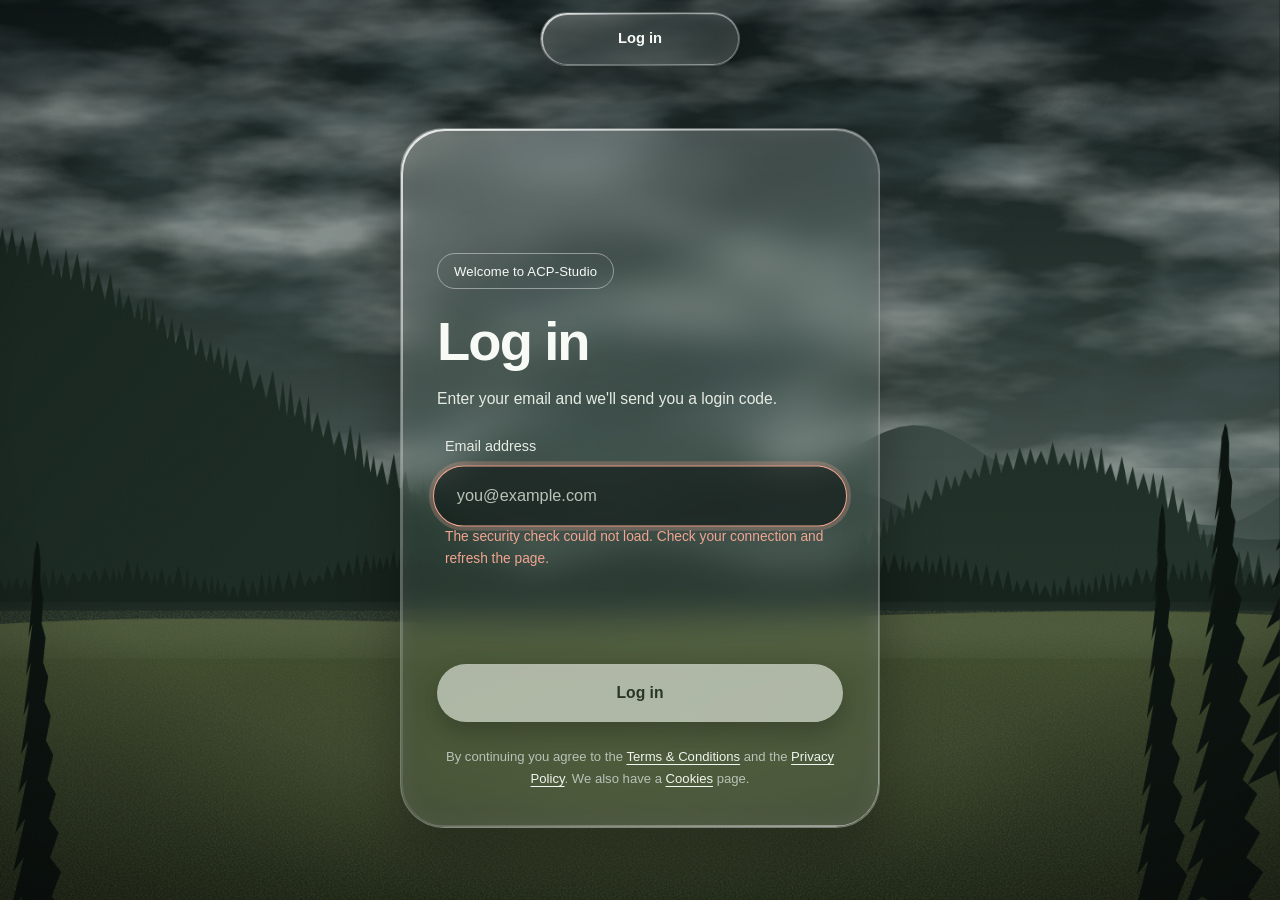
==== commit e030aa33: "Add files via upload" ====
--- a/index.html
+++ b/index.html
@@ -5,15 +5,13 @@
     <meta http-equiv="Content-Security-Policy" content="default-src 'self'; script-src 'self'; style-src 'self'; font-src 'self'; img-src 'self' data:; connect-src 'self' https://ppvncqbwfkubqmuehsfl.supabase.co; object-src 'none'; base-uri 'self'; form-action 'self'" />
     <meta name="viewport" content="width=device-width, initial-scale=1.0" />
     <meta name="description" content="ACP-Studio: C++ projects and YouTube content by Zeyad Adel." />
-    <meta name="theme-color" content="#071b18" />
+    <meta name="theme-color" content="#1a1715" />
     <script src="boot.js"></script>
-    <link rel="preload" href="fonts/cascadia-code-latin-wght-normal.woff2" as="font" type="font/woff2" crossorigin />
     <link rel="icon" type="image/png" href="Assests/logo.png" />
     <link rel="stylesheet" href="styles.css" />
     <title>ACP-Studio</title>
   </head>
   <body>
-    <!-- Dynamic Island Navigation -->
     <nav class="dynamic-island" id="dynamicIsland" aria-label="Main menu" tabindex="0">
       <div class="island-status">
         <span class="island-section"><span id="islandSection">Home</span></span>
@@ -24,13 +22,12 @@
         <a href="#projects">C++ Projects</a>
         <a href="#studio">YouTube Studio</a>
         <a href="#contact">Contact</a>
-        <a href="login.html" id="authLink">Log in</a>
+        <a href="team.html">Team</a>
+        <a href="login.html" id="authLink">Log Out</a>
       </div>
     </nav>
 
-    <!-- Main Content -->
     <main>
-      <!-- Intro Section -->
       <section id="home" class="intro-section container">
         <div class="intro-content">
           <div class="intro-tag fade-in-up">
@@ -58,7 +55,6 @@
         </div>
       </section>
 
-      <!-- Projects Section -->
       <section id="projects" class="projects-section">
         <div class="container">
           <div class="section-header">
@@ -78,7 +74,7 @@
                 input is not empty, contains only letters and spaces.
               </p>
               <div class="project-footer">
-                
+
                 <a
                   href="https://github.com/ACP-Studio/Username-Valedation"
                   class="project-link"
@@ -101,10 +97,6 @@
                  The program checks if a password meets basic security rules (length, uppercase, lowercase, digit, special character, no spaces)
               </p>
               <div class="project-footer">
-                <!-- <div class="project-tech">
-                  <span class="tech-badge">C++17</span>
-                  <span class="tech-badge">Lock-Free</span>
-                </div> -->
                 <a
                   href="https://github.com/ACP-Studio/Password-Validation"
                   class="project-link"
@@ -156,17 +148,12 @@
               </div>
             </div>
 
-
             <div class="project-card fade-in-up">
               <div class="project-tag">commercial</div>
               <h3 class="project-title">Computer store</h3>
               <p class="project-description">
                   An object-oriented C++ computer parts store for the command line, with a shopping basket, compatibility checks and receipts.              </p>
               <div class="project-footer">
-                <!-- <div class="project-tech">
-                  <span class="tech-badge">C++17</span>
-                  <span class="tech-badge">Lock-Free</span>
-                </div> -->
                 <a
                   href="https://github.com/ACP-Studio/Computer-Store"
                   class="project-link"
@@ -184,7 +171,6 @@
         </div>
       </section>
 
-      <!-- YouTube Studio Section -->
       <section id="studio" class="studio-section">
         <div class="container">
           <div class="section-header">
@@ -250,7 +236,6 @@
       </section>
     </main>
 
-    <!-- Footer -->
     <footer id="contact">
       <div class="container">
         <div class="footer-content">
@@ -267,6 +252,8 @@
             <h4>Navigate</h4>
             <a href="#home">Home</a>
             <a href="#projects">Projects</a>
+            <a href="team.html">Team</a>
+            <a href="company.html">Company</a>
             <a href="https://www.youtube.com/@ACP-Studios">YouTube</a>
           </div>
           <div class="footer-links">
--- a/styles.css
+++ b/styles.css
@@ -1,7 +1,3 @@
-/* Impact is a system font (Windows/Mac/iOS). Anton is the free look-alike used
-   on devices that don't have Impact, such as Android and Linux. */
-
-/* Cascadia Code, bundled in /fonts (variable font: weights 200 to 700) */
 @font-face {
   font-family: "Cascadia Code";
   font-style: normal;
@@ -9,14 +5,8 @@
   font-display: swap;
   src: url("fonts/cascadia-code-latin-wght-normal.woff2")
     format("woff2-variations");
-  unicode-range:
-    U+0000-00FF, U+0131, U+0152-0153, U+02BB-02BC, U+02C6, U+02DA, U+02DC,
-    U+0304, U+0308, U+0329, U+2000-206F, U+20AC, U+2122, U+2191, U+2193,
-    U+2212, U+2215, U+FEFF, U+FFFD;
-}
-
-/* Anton: free look-alike of Impact. Hosted here (no Google Fonts). The browser
-   only downloads it on devices that do not already have Impact. */
+}
+
 @font-face {
   font-family: "Anton";
   font-style: normal;
@@ -25,142 +15,92 @@
   src: url("fonts/anton-latin-400-normal.woff2") format("woff2");
 }
 
-/* =========================================================
-   ACP-Studio — Clear glass theme (macOS style) in Deep Forest green
-   Palette:
-     01 Night Forest  #071b18
-     02 Deep Pine     #123c35
-     03 Pine          #286451
-     04 Sage          #638b72
-     05 Mist          #b8c8a7
-     06 Cream         #f4ead8
-   Dark theme: the page is a deep green field, every surface on it is clear
-   glass (a faint cream tint, a hairline rim, backdrop blur where it is
-   visible). The only colors outside the palette are a soft coral for errors
-   and "Log out", and black for shadows.
-   ========================================================= */
-
-/* ===== CSS Variables & Theme Foundation ===== */
 :root {
-  /* Deep Forest palette */
-  --c-950: #071b18; /* 01 Night Forest */
-  --c-900: #123c35; /* 02 Deep Pine */
-  --c-700: #286451; /* 03 Pine */
-  --c-500: #638b72; /* 04 Sage */
-  --c-300: #b8c8a7; /* 05 Mist */
-  --c-100: #f4ead8; /* 06 Cream */
-
-  /* Used only for errors and "Log out" so they still read as warnings */
-  --clay: #e29a82;
-
-  /* Roles */
-  --bg-primary: var(--c-950);
-  --bg-secondary: var(--c-900);
-  --bg-tertiary: var(--c-700);
-  --text-primary: var(--c-100);
-  --text-secondary: var(--c-300);
-  --text-tertiary: #8da98f; /* between Sage and Mist, readable on dark glass */
-  --accent-primary: var(--c-300);
-  --accent-secondary: var(--c-100);
-  --accent-warm: var(--c-500);
-  --accent-subtle: var(--c-700);
-
   color-scheme: dark;
 
-  /* Signature gradient for headings: cream into mist into sage */
-  --gradient-aurora: linear-gradient(
-    110deg,
-    var(--c-100) 0%,
-    var(--c-300) 55%,
-    var(--c-500) 100%
+  --ink: #0c1311;
+  --smoke: #1d2924;
+  --ivory: #f2f6ef;
+  --ivory-hover: #ffffff;
+  --on-ivory: #14201a;
+  --clay: #f2a590;
+
+  --text-primary: #f7faf5;
+  --text-secondary: #e6ece4;
+  --text-tertiary: #b9c3b8;
+
+  --glass-veil: 0.2;
+  --blur-panel: blur(16px) saturate(165%);
+  --blur-small: blur(30px) saturate(170%);
+  --glass-blur: var(--blur-small);
+
+  --panel-fill: linear-gradient(
+    160deg,
+    rgba(255, 255, 255, calc(var(--glass-veil) * 1.35)) 0%,
+    rgba(255, 255, 255, calc(var(--glass-veil) * 0.5)) 42%,
+    rgba(255, 255, 255, calc(var(--glass-veil) * 0.8)) 100%
   );
-  /* Gradient for buttons: sage to mist to cream (dark text on top) */
-  --gradient-button: linear-gradient(
-    110deg,
-    var(--c-500) 0%,
-    var(--c-300) 50%,
-    var(--c-100) 100%
+  --panel-base: rgba(6, 12, 10, 0.3);
+  --card-fill: rgba(8, 16, 13, 0.24);
+  --card-fill-hover: rgba(8, 16, 13, 0.12);
+  --border-glass: rgba(255, 255, 255, 0.22);
+  --border-strong: rgba(255, 255, 255, 0.42);
+
+  --rim-gradient: linear-gradient(
+    135deg,
+    rgba(255, 255, 255, 0.85) 0%,
+    rgba(255, 255, 255, 0.26) 30%,
+    rgba(255, 255, 255, 0.08) 58%,
+    rgba(255, 255, 255, 0.45) 100%
   );
-
-  /* Glass tokens (clear glass: a faint cream tint over the green field) */
-  --glass-fill: linear-gradient(
+  --rim-gradient-soft: linear-gradient(
     135deg,
-    rgba(244, 234, 216, 0.2) 0%,
-    rgba(244, 234, 216, 0.06) 38%,
-    rgba(244, 234, 216, 0.13) 64%,
-    rgba(244, 234, 216, 0.03) 100%
+    rgba(255, 255, 255, 0.5) 0%,
+    rgba(255, 255, 255, 0.14) 35%,
+    rgba(255, 255, 255, 0.05) 60%,
+    rgba(255, 255, 255, 0.24) 100%
   );
-  --glass-fill-hover: linear-gradient(
-    135deg,
-    rgba(244, 234, 216, 0.27) 0%,
-    rgba(244, 234, 216, 0.1) 38%,
-    rgba(244, 234, 216, 0.18) 64%,
-    rgba(244, 234, 216, 0.05) 100%
-  );
-  --glass-blur: blur(40px) saturate(190%);
-  --glass-shadow:
-    0 20px 50px rgba(2, 12, 10, 0.4), inset 0 1px 0 rgba(244, 234, 216, 0.28),
-    inset 0 -1px 0 rgba(184, 200, 167, 0.1);
-  --glass-shadow-hover:
-    0 26px 64px rgba(2, 12, 10, 0.5), inset 0 1px 0 rgba(244, 234, 216, 0.4),
-    inset 0 -1px 0 rgba(184, 200, 167, 0.18);
-  --border-glass: rgba(184, 200, 167, 0.22);
-
-  /* Shape */
-  /* One corner radius for the whole site. Small items (tags, buttons) are
-     shorter than twice this, so they come out as pills automatically. */
-  --radius: 26px;
-  --radius-card: var(--radius);
-  --radius-pill: var(--radius);
-
-  /* Typography */
-  --font-display: Impact, Haettenschweiler, "Anton", "Arial Narrow Bold", sans-serif;
-  --font-body: "Cascadia Code", "Cascadia Mono", Consolas, "SF Mono", Menlo, monospace;
-
-  /* Spacing & Layout */
-  --spacing-unit: 1rem;
-  --spacing-xs: 0.5rem;
-  --spacing-sm: 1rem;
-  --spacing-md: 2rem;
-  --spacing-lg: 4rem;
-  --spacing-xl: 6rem;
-
-  /* Transitions & Animations */
-  /* Very smooth: soft ease for fades and colors, a gentle spring (tiny
-     overshoot) for movement, and long durations. */
-  --transition-smooth: cubic-bezier(0.33, 1, 0.68, 1);
-  --ease-spring: cubic-bezier(0.22, 1.06, 0.36, 1);
-  --ease-out: cubic-bezier(0.16, 1, 0.3, 1);
-  --duration-fast: 500ms;
-  --duration-normal: 750ms;
-  --duration-slow: 1100ms;
-  /* How long things take to fade in when a page opens. Kept shorter than
-     --duration-slow on purpose, so changing page never feels like waiting.
-     Raise it for a slower entrance. */
-  --duration-enter: 800ms;
-
-  /* One motion language for the whole site: transforms use the island's spring,
-     colors, fills and shadows ease softly alongside it. */
-  --transition-surface:
-    transform var(--duration-slow) var(--ease-spring),
-    background var(--duration-normal) var(--transition-smooth),
-    background-color var(--duration-normal) var(--transition-smooth),
-    border-color var(--duration-normal) var(--transition-smooth),
-    box-shadow var(--duration-normal) var(--transition-smooth),
-    color var(--duration-normal) var(--transition-smooth),
-    opacity var(--duration-normal) var(--transition-smooth);
-}
-
-/* ===== Global Styles ===== */
+  --rim:
+    inset 0 1px 0 rgba(255, 255, 255, 0.45),
+    inset 0 -1px 0 rgba(255, 255, 255, 0.1),
+    inset 0 0 28px rgba(255, 255, 255, 0.05);
+  --panel-shadow: 0 24px 60px rgba(0, 0, 0, 0.32), var(--rim);
+
+  --radius-panel: 44px;
+  --radius-card: 30px;
+  --radius-pill: 999px;
+
+  --font:
+    "Segoe UI Variable Display", "SF Pro Display", -apple-system,
+    BlinkMacSystemFont, "Segoe UI", "Helvetica Neue", Roboto, Arial, sans-serif;
+
+  --gutter: clamp(0.75rem, 2.4vw, 2rem);
+  --panel-pad: clamp(1.25rem, 4vw, 3.5rem);
+  --panel-gap: 1.5rem;
+  --nav-clear: 84px;
+
+  --ease: cubic-bezier(0.22, 1, 0.36, 1);
+  --ease-soft: cubic-bezier(0.16, 1, 0.3, 1);
+  --ease-island: cubic-bezier(0.32, 0.72, 0, 1);
+  --ease-spring: cubic-bezier(0.3, 1.4, 0.5, 1);
+  --ease-spring-strong: cubic-bezier(0.34, 1.56, 0.5, 1);
+  --t-fast: 400ms;
+  --t-normal: 750ms;
+  --t-enter: 1200ms;
+}
+
 * {
   margin: 0;
   padding: 0;
   box-sizing: border-box;
 }
 
+[hidden] {
+  display: none !important;
+}
+
 html {
   scroll-behavior: smooth;
-  /* Impact has one weight; never fake a bolder one */
   font-synthesis: none;
 }
 
@@ -169,7 +109,9 @@
 h3,
 h4,
 h5 {
-  font-family: var(--font-display);
+  font-family: var(--font);
+  font-weight: 600;
+  letter-spacing: -0.02em;
 }
 
 button,
@@ -178,243 +120,97 @@
 }
 
 body {
-  background: linear-gradient(
-    155deg,
-    var(--c-950) 0%,
-    #0a2723 42%,
-    var(--c-900) 82%,
-    #0e3630 100%
-  );
+  background-color: var(--ink);
   color: var(--text-primary);
-  font-family: var(--font-body);
+  font-family: var(--font);
   font-size: 16px;
-  font-weight: 500;
+  font-weight: 400;
   line-height: 1.6;
-  letter-spacing: 0;
   overflow-x: hidden;
   min-height: 100vh;
   min-height: 100dvh;
   position: relative;
 }
 
-/* Color fields behind everything: this is what the glass shows through.
-   Two layers drift in opposite directions. */
 body::before,
 body::after {
   content: "";
   position: fixed;
-  inset: -12%;
+  inset: 0;
   pointer-events: none;
   z-index: -1;
 }
 
 body::before {
   background:
-    radial-gradient(
-      42vmax 42vmax at 10% 14%,
-      rgba(40, 100, 81, 0.55),
-      transparent 62%
-    ),
-    radial-gradient(
-      36vmax 36vmax at 90% 22%,
-      rgba(99, 139, 114, 0.22),
-      transparent 62%
-    ),
-    radial-gradient(
-      46vmax 46vmax at 78% 90%,
-      rgba(40, 100, 81, 0.45),
-      transparent 62%
-    ),
-    radial-gradient(
-      40vmax 40vmax at 16% 86%,
-      rgba(99, 139, 114, 0.3),
-      transparent 62%
-    ),
-    radial-gradient(
-      38vmax 38vmax at 56% 54%,
-      rgba(18, 60, 53, 0.6),
-      transparent 62%
-    );
+    url("bg.svg") center / cover no-repeat,
+    linear-gradient(180deg, #121c1a 0%, #2a3631 55%, #36432e 100%);
+  animation: bgDrift 48s ease-in-out infinite alternate;
+  will-change: transform;
 }
 
 body::after {
-  background:
-    radial-gradient(
-      26vmax 26vmax at 50% 8%,
-      rgba(184, 200, 167, 0.14),
-      transparent 60%
-    ),
-    radial-gradient(
-      28vmax 28vmax at 6% 50%,
-      rgba(99, 139, 114, 0.18),
-      transparent 60%
-    ),
-    radial-gradient(
-      30vmax 30vmax at 96% 56%,
-      rgba(40, 100, 81, 0.3),
-      transparent 60%
-    ),
-    radial-gradient(
-      32vmax 32vmax at 46% 64%,
-      rgba(244, 234, 216, 0.04),
-      transparent 60%
-    ),
-    radial-gradient(
-      30vmax 30vmax at 84% 8%,
-      rgba(99, 139, 114, 0.2),
-      transparent 60%
-    ),
-    radial-gradient(
-      34vmax 34vmax at 4% 98%,
-      rgba(184, 200, 167, 0.1),
-      transparent 60%
-    );
+  opacity: 0.05;
+  background-image: url("data:image/svg+xml,%3Csvg xmlns='http://www.w3.org/2000/svg' width='160' height='160'%3E%3Cfilter id='n'%3E%3CfeTurbulence type='fractalNoise' baseFrequency='.8' numOctaves='2' stitchTiles='stitch'/%3E%3C/filter%3E%3Crect width='100%25' height='100%25' filter='url(%23n)' opacity='.6'/%3E%3C/svg%3E");
 }
 
 ::selection {
-  background: rgba(99, 139, 114, 0.45);
+  background: rgba(242, 246, 239, 0.3);
 }
 
 :focus-visible {
-  outline: 2px solid var(--c-300);
+  outline: 2px solid var(--ivory);
   outline-offset: 3px;
-}
-
-/* =========================================================
-   Glass edge: thin bright rim, brighter on the top-left and
-   bottom-right corners like the reference shapes.
-   ========================================================= */
-.dynamic-island,
-.intro-tag,
-.visual-card,
-.project-card,
-.studio-featured,
-.stat-box,
-.project-link,
-.youtube-project-link,
-.project-notice,
-.project-tag,
-.login-card,
-.input-glass,
-.btn-glass {
-  position: relative;
 }
 
 .dynamic-island {
   position: fixed;
-}
-
-.dynamic-island::after,
-.intro-tag::after,
-.visual-card::after,
-.project-card::after,
-.studio-featured::after,
-.stat-box::after,
-.project-link::after,
-.youtube-project-link::after,
-.project-notice::after,
-.project-tag::after,
-.login-card::after,
-.input-glass::after,
-.btn-glass::after {
-  content: "";
-  position: absolute;
-  inset: 0;
-  border-radius: inherit;
-  padding: 1px;
-  background: linear-gradient(
-    145deg,
-    rgba(244, 234, 216, var(--edge-strong, 0.5)) 0%,
-    rgba(244, 234, 216, 0.08) 30%,
-    rgba(184, 200, 167, 0.04) 70%,
-    rgba(184, 200, 167, var(--edge-mid, 0.3)) 100%
-  );
-  -webkit-mask:
-    linear-gradient(#000 0 0) content-box,
-    linear-gradient(#000 0 0);
-  -webkit-mask-composite: xor;
-  mask:
-    linear-gradient(#000 0 0) content-box exclude,
-    linear-gradient(#000 0 0);
-  mask-composite: exclude;
-  pointer-events: none;
-  transition: opacity var(--duration-normal) var(--transition-smooth);
-}
-
-.project-card:hover,
-.studio-featured:hover,
-.visual-card:hover,
-.intro-tag:hover,
-.project-link:hover,
-.youtube-project-link:hover,
-.input-glass:focus-within,
-.btn-glass:hover {
-  --edge-strong: 0.85;
-  --edge-mid: 0.55;
-}
-
-/* ===== Dynamic Island Navigation (macOS-style) ===== */
-/* Opens downward: the island gets wider and the links drop in as a vertical list. */
-.dynamic-island {
   top: 12px;
   left: 50%;
   transform: translateX(-50%);
   z-index: 1000;
-  width: 176px;
-  padding: 0;
+  width: 200px;
   display: grid;
   grid-template-columns: minmax(0, 1fr);
   grid-template-rows: 52px 0fr;
-  border-radius: var(--radius);
+  border-radius: var(--radius-pill);
   overflow: hidden;
-  background-color: rgba(18, 60, 53, 0.1);
-  background-image: linear-gradient(
-    135deg,
-    rgba(244, 234, 216, 0.2) 0%,
-    rgba(244, 234, 216, 0.05) 40%,
-    rgba(244, 234, 216, 0.12) 66%,
-    rgba(244, 234, 216, 0.03) 100%
-  );
-  backdrop-filter: blur(40px) saturate(190%);
-  -webkit-backdrop-filter: blur(40px) saturate(190%);
+  background-color: rgba(8, 16, 13, 0.34);
+  background-image: var(--panel-fill);
+  border: 1px solid rgba(255, 255, 255, 0.14);
+  backdrop-filter: var(--blur-small);
+  -webkit-backdrop-filter: var(--blur-small);
   box-shadow:
-    0 12px 40px rgba(2, 12, 10, 0.35),
-    inset 0 1px 0 rgba(244, 234, 216, 0.26),
-    inset 0 -1px 0 rgba(184, 200, 167, 0.18);
-  transition:
-    width 1300ms var(--ease-spring),
-    padding 1300ms var(--ease-spring),
-    grid-template-rows 1300ms var(--ease-spring),
-    border-radius 800ms var(--ease-spring),
-    background-color 500ms var(--transition-smooth),
-    box-shadow 500ms var(--transition-smooth);
+    0 14px 40px rgba(0, 0, 0, 0.36),
+    var(--rim);
+  transition:
+    width 650ms var(--ease-island),
+    padding 650ms var(--ease-island),
+    grid-template-rows 650ms var(--ease-island),
+    border-radius 650ms var(--ease-island),
+    background-color 650ms var(--ease-island);
+}
+
+.dynamic-island.is-locked {
+  cursor: default;
 }
 
 .dynamic-island.expanded {
-  width: min(calc(100vw - 2rem), 380px);
-  padding: 0 12px;
+  width: min(calc(100vw - 2rem), 360px);
+  padding: 0 10px;
   grid-template-rows: 52px 1fr;
-  border-radius: var(--radius);
-  background-color: rgba(18, 60, 53, 0.18);
-  box-shadow:
-    0 24px 70px rgba(2, 12, 10, 0.48),
-    inset 0 1px 0 rgba(244, 234, 216, 0.28),
-    inset 0 -1px 0 rgba(184, 200, 167, 0.23);
+  border-radius: 30px;
+  background-color: rgba(8, 16, 13, 0.66);
 }
 
 .island-status {
   display: grid;
-  /* fixed-width column so the hidden name can't push the label off-center */
   grid-template-columns: minmax(0, 1fr);
   place-items: center;
   height: 52px;
-  font-size: 1.35rem;
-  font-weight: 700;
   white-space: nowrap;
-  font-family: var(--font-display);
-}
-
-/* Closed: the name of the section you are reading. Open: it blurs away while the name fades in. */
+}
+
 .island-section,
 .island-name {
   grid-area: 1 / 1;
@@ -422,52 +218,50 @@
 
 .island-section {
   display: block;
-  font-family: var(--font-body);
-  font-size: 0.95rem;
-  font-weight: 700;
-  letter-spacing: 0;
+  font-size: 0.92rem;
+  font-weight: 600;
   color: var(--text-primary);
   opacity: 1;
   transform: scale(1);
   filter: blur(0);
   transition:
-    opacity var(--duration-normal) var(--transition-smooth) 160ms,
-    transform var(--duration-slow) var(--ease-spring) 120ms,
-    filter var(--duration-normal) var(--transition-smooth) 160ms;
-}
-
-/* The text itself swaps with a quick fade + slide when you scroll to a new section */
+    opacity var(--t-normal) var(--ease) 120ms,
+    transform 500ms var(--ease-island),
+    filter var(--t-normal) var(--ease) 120ms;
+}
+
 .island-section span {
   display: inline-block;
   transition:
-    opacity 220ms var(--transition-smooth),
-    transform 220ms var(--transition-smooth);
+    opacity 360ms var(--ease),
+    transform 360ms var(--ease),
+    filter 360ms var(--ease);
 }
 
 .island-section span.is-swapping {
   opacity: 0;
-  transform: translateY(6px);
+  transform: translateY(8px);
+  filter: blur(3px);
 }
 
 .island-name {
+  font-size: 1rem;
+  font-weight: 700;
+  letter-spacing: 0.01em;
+  color: var(--ivory);
   opacity: 0;
-  transform: translateY(12px) scale(0.94);
-  filter: blur(8px);
-  letter-spacing: 1px;
-  background: var(--gradient-aurora);
-  -webkit-background-clip: text;
-  background-clip: text;
-  color: transparent;
-  transition:
-    opacity var(--duration-fast) var(--transition-smooth),
-    transform var(--duration-normal) var(--ease-spring),
-    filter var(--duration-fast) var(--transition-smooth);
+  transform: translateY(10px) scale(0.94);
+  filter: blur(6px);
+  transition:
+    opacity var(--t-fast) var(--ease),
+    transform 500ms var(--ease-island),
+    filter var(--t-fast) var(--ease);
 }
 
 .dynamic-island.expanded .island-section {
   opacity: 0;
   transform: scale(0.9);
-  filter: blur(8px);
+  filter: blur(6px);
   transition-delay: 0ms;
 }
 
@@ -476,30 +270,27 @@
   transform: none;
   filter: none;
   transition:
-    opacity var(--duration-normal) var(--transition-smooth) 220ms,
-    transform var(--duration-slow) var(--ease-spring) 180ms,
-    filter var(--duration-normal) var(--transition-smooth) 220ms;
-}
-
-/* Login page before logging in: the island shows only the logo */
+    opacity var(--t-normal) var(--ease) 160ms,
+    transform 550ms var(--ease-island) 100ms,
+    filter var(--t-normal) var(--ease) 160ms;
+}
+
 .dynamic-island.is-locked .island-nav {
   display: none;
 }
 
-/* Link grid, 3 rows: [Home | C++ Projects] [YouTube Studio | Contact] [Log in / Log out].
-   The row grows from 0 to its content height together with the island. */
 .island-nav {
   display: grid;
   grid-template-columns: repeat(2, minmax(0, 1fr));
-  gap: 4px;
+  gap: 6px;
   min-height: 0;
   overflow: hidden;
   opacity: 0;
   visibility: hidden;
   pointer-events: none;
   transition:
-    opacity var(--duration-normal) var(--transition-smooth),
-    visibility 0s linear var(--duration-slow);
+    opacity var(--t-normal) var(--ease),
+    visibility 0s linear 650ms;
 }
 
 .island-nav.active {
@@ -507,7 +298,7 @@
   visibility: visible;
   pointer-events: auto;
   transition:
-    opacity var(--duration-normal) var(--transition-smooth) 130ms,
+    opacity var(--t-normal) var(--ease) 120ms,
     visibility 0s;
 }
 
@@ -517,121 +308,117 @@
   white-space: nowrap;
   color: var(--text-primary);
   text-decoration: none;
-  font-size: 0.95rem;
-  font-weight: 700;
-  letter-spacing: 0;
-  padding: 11px 8px;
-  border-radius: var(--radius);
-  opacity: 0;
-  transform: translateY(-8px) scale(0.97);
-  filter: blur(6px);
-  transition:
-    opacity var(--duration-normal) var(--transition-smooth),
-    transform var(--duration-slow) var(--ease-spring),
-    filter var(--duration-normal) var(--transition-smooth),
-    color var(--duration-fast) var(--transition-smooth),
-    background var(--duration-fast) var(--transition-smooth);
-}
-
-/* Third row: the log in / log out link spans the full width */
+  font-size: 0.9rem;
+  font-weight: 500;
+  padding: 11px 10px;
+  border-radius: var(--radius-pill);
+  transition:
+    color var(--t-fast) var(--ease),
+    background-color var(--t-fast) var(--ease);
+}
+
 .island-nav a:last-child {
   grid-column: 1 / -1;
-  margin-bottom: 12px;
-}
-
-.island-nav.active a {
-  opacity: 1;
-  transform: none;
-  filter: none;
-}
-
-/* Links drop in row by row, left to right */
-.island-nav.active a:nth-child(1) {
-  transition-delay: 120ms, 120ms, 120ms, 0ms, 0ms;
-}
-.island-nav.active a:nth-child(2) {
-  transition-delay: 170ms, 170ms, 170ms, 0ms, 0ms;
-}
-.island-nav.active a:nth-child(3) {
-  transition-delay: 240ms, 240ms, 240ms, 0ms, 0ms;
-}
-.island-nav.active a:nth-child(4) {
-  transition-delay: 290ms, 290ms, 290ms, 0ms, 0ms;
-}
-.island-nav.active a:nth-child(5) {
-  transition-delay: 360ms, 360ms, 360ms, 0ms, 0ms;
+  margin-bottom: 10px;
+  border: 1px solid var(--border-strong);
 }
 
 .island-nav a:hover,
+.island-nav a:focus-visible,
 .island-nav a[aria-current="page"] {
-  color: var(--accent-secondary);
-  background: rgba(184, 200, 167, 0.14);
-}
-
-/* Log out (shown only while logged in): warm clay, stronger on hover */
+  background: var(--ivory);
+  color: var(--on-ivory);
+}
+
+.island-nav a:focus-visible {
+  outline-offset: -3px;
+}
+
 .island-nav a.is-logout {
   color: var(--clay);
-  background: rgba(226, 154, 130, 0.13);
-}
-
-.island-nav a.is-logout:hover {
-  color: #f6c3b0;
-  background: rgba(226, 154, 130, 0.26);
-}
-
-/* ===== Mobile Responsiveness for Island ===== */
-@media (max-width: 768px) {
-  .dynamic-island {
-    top: 12px;
-  }
-
-  .island-nav a {
-    font-size: 0.85rem;
-    padding: 11px 4px;
-  }
-}
-
-/* ===== Container & Grid ===== */
+  background: rgba(242, 165, 144, 0.12);
+  border-color: rgba(242, 165, 144, 0.45);
+}
+
+.island-nav a.is-logout:hover,
+.island-nav a.is-logout:focus-visible {
+  color: var(--on-ivory);
+  background: var(--clay);
+}
+
+.intro-section::after,
+.projects-section > .container::after,
+.studio-section > .container::after,
+footer > .container::after,
+.login-card::after,
+.confirm-card::after,
+.dynamic-island::after,
+.visual-card::after,
+.project-card::after,
+.studio-featured::after {
+  content: "";
+  position: absolute;
+  inset: 0;
+  border-radius: inherit;
+  padding: 1.5px;
+  background: var(--rim-gradient);
+  -webkit-mask:
+    linear-gradient(#000 0 0) content-box,
+    linear-gradient(#000 0 0);
+  -webkit-mask-composite: xor;
+  mask:
+    linear-gradient(#000 0 0) content-box,
+    linear-gradient(#000 0 0);
+  mask-composite: exclude;
+  pointer-events: none;
+}
+
+.visual-card::after,
+.project-card::after,
+.studio-featured::after {
+  padding: 1px;
+  background: var(--rim-gradient-soft);
+}
+
 .container {
   max-width: 1400px;
   margin: 0 auto;
-  padding: 0 var(--spacing-lg);
-}
-
-@media (max-width: 768px) {
-  .container {
-    padding: 0 var(--spacing-md);
-  }
-}
-
-/* ===== Hero / Intro Section ===== */
+  padding: 0 var(--panel-pad);
+}
+
+.intro-section,
+.projects-section > .container,
+.studio-section > .container,
+footer > .container {
+  width: min(1400px, calc(100% - 2 * var(--gutter)));
+  max-width: none;
+  margin-inline: auto;
+  padding: var(--panel-pad);
+  background-color: var(--panel-base);
+  background-image: var(--panel-fill);
+  border: 1px solid rgba(255, 255, 255, 0.12);
+  border-radius: var(--radius-panel);
+  position: relative;
+  box-shadow: var(--panel-shadow);
+  backdrop-filter: var(--blur-panel);
+  -webkit-backdrop-filter: var(--blur-panel);
+}
+
 .intro-section {
-  min-height: 100vh;
-  min-height: 100dvh;
+  margin-top: var(--nav-clear);
+  scroll-margin-top: var(--nav-clear);
   display: grid;
-  grid-template-columns: 1fr 1fr;
-  gap: var(--spacing-xl);
+  grid-template-columns: 1.05fr 0.95fr;
+  gap: clamp(2rem, 5vw, 4rem);
   align-items: center;
-  padding-top: 140px;
-  padding-bottom: var(--spacing-xl);
   position: relative;
   overflow: hidden;
 }
 
-.intro-section::before {
-  content: "";
-  position: absolute;
-  top: -400px;
-  right: -400px;
-  width: 800px;
-  height: 800px;
-  background: radial-gradient(
-    circle,
-    rgba(184, 200, 167, 0.13) 0%,
-    transparent 70%
-  );
-  border-radius: 50%;
-  pointer-events: none;
+@media (min-width: 1025px) {
+  .intro-section {
+    min-height: calc(100dvh - var(--nav-clear) - var(--gutter));
+  }
 }
 
 .intro-content {
@@ -639,117 +426,139 @@
   z-index: 2;
 }
 
+.intro-tag,
+.project-tag {
+  display: inline-flex;
+  align-items: center;
+  width: fit-content;
+  padding: 0.4rem 1rem;
+  border: 1px solid var(--border-strong);
+  border-radius: var(--radius-pill);
+  font-size: 0.82rem;
+  font-weight: 500;
+  color: var(--text-primary);
+  letter-spacing: 0.01em;
+}
+
 .intro-tag {
-  display: inline-block;
-  background: var(--glass-fill);
-  padding: var(--spacing-xs) var(--spacing-md);
-  border-radius: var(--radius-pill);
-  font-size: 0.85rem;
+  margin-bottom: 1.75rem;
+}
+
+.intro-heading {
+  font-size: clamp(2.8rem, 7.4vw, 6.2rem);
   font-weight: 700;
-  color: var(--accent-primary);
-  letter-spacing: 0.5px;
-  text-transform: uppercase;
-  margin-bottom: var(--spacing-md);
-  backdrop-filter: var(--glass-blur);
-  -webkit-backdrop-filter: var(--glass-blur);
-  transition: var(--transition-surface);
-  box-shadow: var(--glass-shadow);
-}
-
-.intro-tag:hover {
-  background: var(--glass-fill-hover);
-  transform: scale(1.05);
-  box-shadow: var(--glass-shadow-hover);
-}
-
-.intro-heading {
-  font-family: var(--font-display);
-  font-size: clamp(2.5rem, 6vw, 5rem);
-  font-weight: bolder;
-  line-height: 1.1;
-  margin-bottom: var(--spacing-md);
-  letter-spacing: 1px;
-  /* palette gradient text (replaces the old flat gold) */
-  background: var(--gradient-aurora);
-  -webkit-background-clip: text;
-  background-clip: text;
-  color: transparent;
+  line-height: 1;
+  letter-spacing: -0.035em;
+  margin-bottom: 1.5rem;
+  color: var(--text-primary);
 }
 
 .intro-subheading {
-  font-size: clamp(1rem, 2vw, 1.25rem);
+  font-size: clamp(1rem, 1.6vw, 1.15rem);
   color: var(--text-secondary);
-  margin-bottom: var(--spacing-lg);
+  margin-bottom: 2.25rem;
   max-width: 540px;
-  font-weight: 600;
-  line-height: 1.8;
+  line-height: 1.75;
 }
 
 .intro-cta {
   display: flex;
-  gap: var(--spacing-md);
+  gap: 1rem;
   flex-wrap: wrap;
 }
 
 .btn {
-  padding: var(--spacing-sm) var(--spacing-md);
+  padding: 0.9rem 1.8rem;
   border: none;
   border-radius: var(--radius-pill);
-  font-family: var(--font-body);
-  font-size: 1rem;
-  font-weight: 700;
+  font-size: 0.98rem;
+  font-weight: 600;
   cursor: pointer;
-  transition: var(--transition-surface);
   text-decoration: none;
   display: inline-flex;
   align-items: center;
   justify-content: center;
-  gap: var(--spacing-xs);
-  letter-spacing: 0;
+  gap: 0.5rem;
+  transition:
+    transform var(--t-normal) var(--ease-spring),
+    background-color var(--t-fast) var(--ease),
+    box-shadow var(--t-normal) var(--ease),
+    opacity var(--t-fast) var(--ease);
 }
 
 .btn-primary {
-  background: var(--gradient-button);
-  background-size: 220% 100%;
-  background-position: 0% 50%;
-  color: var(--c-950);
-  border: none;
-  box-shadow: 0 10px 28px rgba(2, 12, 10, 0.48);
+  background: var(--ivory);
+  color: var(--on-ivory);
+  box-shadow: 0 10px 28px rgba(0, 0, 0, 0.4);
 }
 
 .btn-primary:hover {
-  background-position: 100% 50%;
-  transform: translateY(-2px);
-  box-shadow: 0 16px 38px rgba(184, 200, 167, 0.38);
-}
-
-.btn-primary {
-  transition: 330ms ease-in;
-}
-
-.btn-primary:disabled {
-  opacity: 0.7;
+  background: var(--ivory-hover);
+  transform: translateY(-5px) scale(1.04);
+  box-shadow: 0 24px 50px rgba(242, 246, 239, 0.22);
+}
+
+.btn:active {
+  transform: translateY(0) scale(0.93);
+}
+
+.btn:disabled {
+  opacity: 0.6;
   cursor: progress;
   transform: none;
 }
 
 .btn-glass {
-  background: var(--glass-fill);
+  background: rgba(255, 255, 255, 0.1);
   color: var(--text-primary);
-  border: none;
-  backdrop-filter: var(--glass-blur);
-  -webkit-backdrop-filter: var(--glass-blur);
-  box-shadow: var(--glass-shadow);
+  border: 1px solid var(--border-strong);
 }
 
 .btn-glass:hover {
-  background: var(--glass-fill-hover);
-  transform: translateY(-2px);
-}
-
-/* Press: the button squeezes in, then springs back */
-.btn:active {
-  transform: translateY(0) scale(0.95);
+  background: rgba(255, 255, 255, 0.18);
+  transform: translateY(-5px) scale(1.04);
+}
+
+.btn-block {
+  width: 100%;
+}
+
+.btn-danger {
+  background: var(--clay);
+  color: var(--on-ivory);
+  box-shadow: 0 10px 28px rgba(0, 0, 0, 0.4);
+}
+
+.btn-danger:hover {
+  background: color-mix(in srgb, var(--clay), #fff 14%);
+  transform: translateY(-5px) scale(1.04);
+  box-shadow: 0 24px 50px rgba(242, 165, 144, 0.35);
+}
+
+.visual-card,
+.project-card,
+.studio-featured {
+  background: var(--card-fill);
+  border: 1px solid rgba(255, 255, 255, 0.1);
+  border-radius: var(--radius-card);
+  box-shadow: var(--rim);
+  position: relative;
+  transition:
+    transform 1000ms var(--ease-spring),
+    box-shadow var(--t-normal) var(--ease),
+    background-color var(--t-normal) var(--ease),
+    border-color var(--t-normal) var(--ease);
+}
+
+.project-card:hover,
+.studio-featured:hover,
+.visual-card:hover {
+  background: var(--card-fill-hover);
+  border-color: var(--border-strong);
+  transform: translateY(-8px) scale(1.012);
+  box-shadow:
+    var(--rim),
+    0 28px 60px rgba(0, 0, 0, 0.3);
 }
 
 .intro-visual {
@@ -758,48 +567,34 @@
   align-items: center;
   justify-content: center;
   height: 500px;
+  animation: floatSoft 9s ease-in-out 1.6s infinite;
 }
 
 .visual-card {
-  background: var(--glass-fill);
-  border-radius: var(--radius);
-  backdrop-filter: var(--glass-blur);
-  -webkit-backdrop-filter: var(--glass-blur);
   width: 100%;
   height: 100%;
-  padding: 10px;
+  padding: 14px;
   display: flex;
   flex-direction: column;
-  justify-content: flex-start;
-  align-items: center;
-  gap: var(--spacing-md);
-  box-shadow: var(--glass-shadow);
-  transition: var(--transition-surface);
+  gap: 0.75rem;
 }
 
 .intro-visual .visual-card .card-header {
-  text-align: center;
+  width: 100%;
+  padding: 0.35rem 0.6rem 0;
+}
+
+.intro-visual .visual-card .card-header h3 {
+  font-size: 1.1rem;
   color: var(--text-primary);
-  width: 100%;
-}
-
-.intro-visual .visual-card .card-header h3 {
-  margin: 0;
-  color: var(--text-secondary);
 }
 
 .intro-visual .visual-card .card-divider {
   width: 100%;
   height: 1px;
   border: 0;
-  background: rgba(184, 200, 167, 0.27);
+  background: var(--border-glass);
   margin: 0;
-}
-
-.visual-card:hover {
-  background: var(--glass-fill-hover);
-  transform: translateY(-4px) scale(1.01);
-  box-shadow: var(--glass-shadow-hover);
 }
 
 .intro-visual .visual-card img {
@@ -808,105 +603,74 @@
   min-height: 0;
   object-fit: cover;
   display: block;
-  border-radius: var(--radius);
-}
-
-/* ===== Projects Section ===== */
-.projects-section {
-  padding: var(--spacing-xl) 0;
-  position: relative;
+  border-radius: 22px;
+}
+
+.projects-section,
+.studio-section {
+  padding-top: var(--panel-gap);
+  scroll-margin-top: calc(var(--nav-clear) - var(--panel-gap));
 }
 
 .section-header {
-  margin-bottom: var(--spacing-xl);
+  margin-bottom: 2.5rem;
 }
 
 .section-title {
-  font-family: var(--font-display);
-  font-size: clamp(2.2rem, 5vw, 3.4rem);
+  font-size: clamp(2rem, 4.6vw, 3.2rem);
   font-weight: 700;
-  margin-bottom: var(--spacing-md);
-  letter-spacing: 1px;
+  line-height: 1.1;
+  letter-spacing: -0.03em;
+  margin-bottom: 1rem;
 }
 
 .section-subtitle {
   color: var(--text-secondary);
   font-size: 1.05rem;
-  font-weight: 600;
   max-width: 640px;
   line-height: 1.7;
 }
 
+.project-card:hover {
+  transform: translateY(-5px) scale(1.008);
+}
+
 .projects-grid {
+  display: flex;
+  flex-direction: column;
+  gap: 0.85rem;
+}
+
+.project-card {
   display: grid;
-  grid-template-columns: repeat(auto-fit, minmax(320px, 1fr));
-  gap: var(--spacing-lg);
-  margin-bottom: var(--spacing-xl);
-}
-
-.project-card {
-  background: var(--glass-fill);
-  border-radius: var(--radius-card);
-  padding: var(--spacing-lg);
-  backdrop-filter: var(--glass-blur);
-  -webkit-backdrop-filter: var(--glass-blur);
-  transition: var(--transition-surface);
+  grid-template-columns: minmax(140px, 190px) minmax(0, 1fr) auto;
+  grid-template-areas:
+    "tag title actions"
+    "tag desc  actions";
+  column-gap: 2rem;
+  row-gap: 0.3rem;
+  align-items: center;
+  padding: 1.5rem 1.75rem;
+  border-radius: 28px;
+}
+
+.project-card > .project-tag,
+.project-card > .project-top {
+  grid-area: tag;
+  align-self: center;
+}
+
+.project-tag {
+  font-size: 0.8rem;
+  padding: 0.3rem 0.85rem;
+  margin-bottom: 0;
+}
+
+.project-top {
   display: flex;
   flex-direction: column;
-  height: 100%;
-  box-shadow: var(--glass-shadow);
-  overflow: hidden;
-}
-
-.project-card::before {
-  content: "";
-  position: absolute;
-  top: 0;
-  left: -100%;
-  width: 100%;
-  height: 100%;
-  background: linear-gradient(
-    90deg,
-    transparent,
-    rgba(244, 234, 216, 0.14),
-    transparent
-  );
-  transition: left var(--duration-slow) var(--transition-smooth);
-  pointer-events: none;
-}
-
-.project-card:hover {
-  background: var(--glass-fill-hover);
-  transform: translateY(-6px) scale(1.012);
-  box-shadow: var(--glass-shadow-hover);
-}
-
-.project-card:hover::before {
-  left: 100%;
-}
-
-.project-tag {
-  display: inline-flex;
-  background: rgba(184, 200, 167, 0.11);
-  color: var(--accent-primary);
-  padding: var(--spacing-xs) var(--spacing-sm);
-  border-radius: var(--radius-pill);
-  font-size: 0.75rem;
-  font-weight: 700;
-  text-transform: uppercase;
-  letter-spacing: 0.5px;
-  width: fit-content;
-  margin-bottom: var(--spacing-md);
-}
-
-/* ===== Card header row: category tag + status badge ===== */
-.project-top {
-  display: flex;
   align-items: flex-start;
-  justify-content: space-between;
-  flex-wrap: wrap;
-  gap: var(--spacing-xs);
-  margin-bottom: var(--spacing-md);
+  gap: 0.5rem;
 }
 
 .project-top .project-tag {
@@ -916,27 +680,23 @@
 .status-badge {
   display: inline-flex;
   align-items: center;
-  gap: 6px;
-  padding: var(--spacing-xs) var(--spacing-sm);
+  gap: 7px;
+  padding: 0.3rem 0.85rem;
   border-radius: var(--radius-pill);
-  background: rgba(99, 139, 114, 0.22);
-  border: 1px solid var(--border-glass);
-  color: var(--accent-secondary);
-  font-size: 0.75rem;
-  font-weight: 700;
-  text-transform: uppercase;
-  letter-spacing: 0.5px;
+  background: var(--ivory);
+  color: var(--on-ivory);
+  font-size: 0.78rem;
+  font-weight: 600;
   white-space: nowrap;
 }
 
-/* small pulsing dot = "work in progress" */
 .status-badge::before {
   content: "";
   width: 7px;
   height: 7px;
   border-radius: 50%;
-  background: var(--c-100);
-  animation: status-pulse 1.8s ease-in-out infinite;
+  background: var(--on-ivory);
+  animation: status-pulse 2.4s ease-in-out infinite;
 }
 
 @keyframes status-pulse {
@@ -944,82 +704,95 @@
   100% {
     opacity: 1;
     transform: scale(1);
+    box-shadow: 0 0 0 0 rgba(20, 32, 26, 0.45);
   }
   50% {
-    opacity: 0.35;
+    opacity: 0.4;
     transform: scale(0.7);
-  }
-}
-
-@media (prefers-reduced-motion: reduce) {
-  .status-badge::before {
-    animation: none;
+    box-shadow: 0 0 0 7px rgba(20, 32, 26, 0);
   }
 }
 
 .project-title {
-  font-family: var(--font-display);
-  font-size: 1.5rem;
-  font-weight: 700;
-  letter-spacing: 0.5px;
-  margin-bottom: var(--spacing-sm);
-  transition: color var(--duration-fast) var(--transition-smooth);
-}
-
-.project-card:hover .project-title {
-  color: var(--c-300);
+  grid-area: title;
+  align-self: end;
+  font-size: 1.4rem;
+  font-weight: 600;
 }
 
 .project-description {
+  grid-area: desc;
+  align-self: start;
+  max-width: 68ch;
   color: var(--text-secondary);
-  font-size: 0.9rem;
-  font-weight: 600;
+  font-size: 0.93rem;
   line-height: 1.6;
-  margin-bottom: var(--spacing-md);
-  flex-grow: 1;
 }
 
 .project-footer {
-  display: flex;
-  justify-content: space-between;
+  grid-area: actions;
+  display: flex;
+  justify-content: flex-end;
   align-items: center;
-  padding-top: var(--spacing-md);
-  border-top: 1px solid var(--border-glass);
+  gap: 0.5rem;
 }
 
 .project-tech {
-  display: grid;
-  gap: var(--spacing-xs);
+  display: flex;
+  gap: 0.5rem;
   flex-wrap: wrap;
 }
 
 .tech-badge {
-  background: rgba(184, 200, 167, 0.11);
-  color: var(--accent-secondary);
   padding: 2px 10px;
+  border: 1px solid var(--border-strong);
   border-radius: var(--radius-pill);
-  font-size: 0.7rem;
-  font-weight: 700;
-  border: 1px solid var(--border-glass);
+  font-size: 0.72rem;
+  font-weight: 500;
+  color: var(--text-primary);
 }
 
 .youtube-project-link,
 .project-link,
 .project-notice {
-  color: var(--accent-primary);
-  display: flex;
-  margin: 4px;
-  padding: 4px 14px;
+  display: flex;
+  align-items: center;
+  gap: 4px;
+  padding: 0.45rem 1.05rem;
+  color: var(--text-primary);
   text-decoration: none;
-  background: rgba(184, 200, 167, 0.11);
+  border: 1px solid var(--border-strong);
   border-radius: var(--radius-pill);
-  font-size: 0.966rem;
-  font-weight: bold;
-  align-items: center;
-  transition: var(--transition-surface);
-}
-
-/* Icons (icons.svg). They take the text colour and scale with the font size. */
+  font-size: 0.92rem;
+  font-weight: 500;
+  transition:
+    transform var(--t-normal) var(--ease-spring),
+    background-color var(--t-fast) var(--ease),
+    color var(--t-fast) var(--ease),
+    border-color var(--t-fast) var(--ease);
+}
+
+.youtube-project-link:hover,
+.project-link:hover {
+  background: var(--ivory);
+  border-color: var(--ivory);
+  color: var(--on-ivory);
+  transform: translateY(-4px) scale(1.06);
+}
+
+.project-notice {
+  flex: none;
+  max-width: 250px;
+  gap: 8px;
+  padding: 0.55rem 1.1rem;
+  border-radius: 22px;
+  border-style: dashed;
+  color: var(--text-secondary);
+  font-size: 0.85rem;
+  line-height: 1.4;
+  cursor: default;
+}
+
 .icon {
   width: 1.15em;
   height: 1.15em;
@@ -1029,202 +802,186 @@
   margin: 2px;
 }
 
-.youtube-project-link:hover,
-.project-link:hover {
-  background: rgba(184, 200, 167, 0.2);
-  color: var(--accent-secondary);
-  transform: translateY(-3px) scale(1.05);
-  box-shadow: 0 12px 24px rgba(2, 12, 10, 0.35);
-}
-
-/* Sentence box shown instead of the buttons when a project doesn't exist yet.
-   Same glass look as the GitHub / YouTube boxes (shared rule above), but it is
-   not a link, so it has no hover lift and a normal cursor. */
-.project-notice {
-  flex: 1;
-  gap: 8px;
-  padding: 8px 16px;
-  border-radius: 22px;
-  font-size: 0.85rem;
-  line-height: 1.4;
-  cursor: default;
-}
-
-/* ===== YouTube Section ===== */
-.studio-section {
-  padding: var(--spacing-xl) 0;
-  position: relative;
-}
-
 .studio-grid {
   display: grid;
   grid-template-columns: 2fr 1fr;
-  gap: var(--spacing-lg);
+  gap: 1.25rem;
   align-items: stretch;
 }
 
 .studio-featured {
-  background: var(--glass-fill);
-  border-radius: var(--radius-card);
-  padding: var(--spacing-lg);
-  backdrop-filter: var(--glass-blur);
-  -webkit-backdrop-filter: var(--glass-blur);
-  box-shadow: var(--glass-shadow);
+  padding: 2rem;
   display: flex;
   flex-direction: column;
-  gap: var(--spacing-md);
-  transition: var(--transition-surface);
-}
-
-.studio-featured:hover {
-  background: var(--glass-fill-hover);
-  transform: translateY(-4px) scale(1.01);
-  box-shadow: var(--glass-shadow-hover);
+  gap: 1.5rem;
+}
+
+.studio-side {
+  display: flex;
+  flex-direction: column;
+  gap: 1.25rem;
+  min-width: 0;
 }
 
 .studio-thumbnail {
   width: 100%;
-  height: 240px;
-  border-radius: var(--radius);
-  display: flex;
-  align-items: center;
-  justify-content: center;
-  font-size: 3rem;
-  opacity: 0.85;
+  height: 260px;
+  border-radius: 22px;
+  overflow: hidden;
 }
 
 .studio-thumbnail img {
   object-fit: cover;
   width: 100%;
-  border-radius: var(--radius);
   height: 100%;
-  align-items: center;
-  justify-content: center;
-  padding: 2px;
+  display: block;
+  transition: transform 1600ms var(--ease-soft);
+}
+
+.studio-featured:hover .studio-thumbnail img {
+  transform: scale(1.07);
 }
 
 .studio-info h3 {
-  font-family: var(--font-display);
-  font-size: 1.4rem;
-  font-weight: 700;
-  letter-spacing: 0.5px;
-  margin-bottom: var(--spacing-sm);
+  font-size: 1.45rem;
+  margin-bottom: 0.75rem;
   color: var(--text-primary);
 }
 
 .studio-info p {
   color: var(--text-secondary);
-  font-size: 0.85rem;
-  font-weight: 600;
-  line-height: 1.5;
+  font-size: 0.92rem;
+  line-height: 1.65;
 }
 
 .studio-stats {
   display: grid;
   grid-template-columns: repeat(3, 1fr);
-  gap: var(--spacing-sm);
+  gap: 0.75rem;
 }
 
 .stat-box {
-  background: rgba(244, 234, 216, 0.12);
-  padding: var(--spacing-md) var(--spacing-xs);
-  border-radius: var(--radius);
+  padding: 1rem 0.5rem;
+  border-radius: 22px;
   text-align: center;
-  box-shadow: inset 0 1px 0 rgba(244, 234, 216, 0.24);
-}
+  background: rgba(255, 255, 255, 0.07);
+  border: 1px solid var(--border-glass);
+  transition: transform 900ms var(--ease-spring);
+}
+
+.stat-box:hover {
+  transform: translateY(-5px) scale(1.05);
+}
+
+.fade-in-up.visible .stat-box {
+  animation: popIn 1000ms var(--ease-spring-strong) backwards;
+}
+.fade-in-up.visible .stat-box:nth-child(1) { animation-delay: 300ms; }
+.fade-in-up.visible .stat-box:nth-child(2) { animation-delay: 420ms; }
+.fade-in-up.visible .stat-box:nth-child(3) { animation-delay: 540ms; }
 
 .stat-number {
-  font-family: var(--font-display);
-  font-size: 2rem;
-  font-weight: 700;
-  color: var(--c-300);
-  margin-bottom: var(--spacing-xs);
+  font-size: clamp(2.2rem, 3.4vw, 3.1rem);
+  font-weight: 500;
+  line-height: 1.1;
+  letter-spacing: -0.03em;
+  color: var(--text-primary);
+  margin-bottom: 0.35rem;
 }
 
 .stat-label {
-  font-size: 0.7rem;
-  font-weight: 700;
+  font-size: 0.78rem;
+  font-weight: 500;
   color: var(--text-tertiary);
-  text-transform: uppercase;
-  letter-spacing: 0.5px;
-}
-
-/* ===== Footer ===== */
+  overflow-wrap: anywhere;
+}
+
+.studio-side > .studio-featured:first-child,
+.studio-side > .studio-featured:first-child:hover {
+  background: var(--ivory);
+  border-color: var(--ivory);
+  color: var(--on-ivory);
+}
+
+.studio-side > .studio-featured:first-child .studio-info h3,
+.studio-side > .studio-featured:first-child .stat-number {
+  color: var(--on-ivory);
+}
+
+.studio-side > .studio-featured:first-child .stat-label {
+  color: #5b554b;
+}
+
+.studio-side > .studio-featured:first-child .stat-box {
+  background: rgba(29, 26, 23, 0.06);
+  border-color: rgba(29, 26, 23, 0.12);
+}
+
 footer {
-  border-top: 1px solid var(--border-glass);
-  padding: var(--spacing-xl) 0;
-  margin-top: var(--spacing-xl);
-  background: linear-gradient(
-    180deg,
-    rgba(244, 234, 216, 0.12),
-    rgba(244, 234, 216, 0.05)
-  );
-  box-shadow: inset 0 1px 0 rgba(244, 234, 216, 0.21);
+  margin-top: 0;
+  padding: var(--panel-gap) 0 var(--gutter);
+  scroll-margin-top: calc(var(--nav-clear) - var(--panel-gap));
 }
 
 .footer-content {
   display: grid;
   grid-template-columns: 2fr 1fr 1fr;
-  gap: var(--spacing-lg);
-  margin-bottom: var(--spacing-lg);
+  gap: 2.5rem;
+  margin-bottom: 2.5rem;
+}
+
+.footer-name {
+  display: flex;
+  align-items: center;
+  gap: 0.9rem;
+  margin-bottom: 0.75rem;
 }
 
 .footer-name h5 {
-  font-size: 2.2rem;
-  margin-bottom: var(--spacing-sm);
+  font-size: clamp(1.8rem, 3vw, 2.4rem);
+  font-weight: 700;
+  margin-bottom: 0;
   color: var(--text-primary);
-  font-weight: 700;
-  letter-spacing: 1px;
 }
 
 .footer-brand h3 {
   color: var(--text-secondary);
-  margin-top: 2px;
-  font-family: var(--font-body);
-  font-weight: 700;
-  font-size: 1.3rem;
+  font-weight: 500;
+  font-size: 1.15rem;
+  letter-spacing: 0;
 }
 
 .footer-brand h3 .icon {
-  color: var(--c-300);
-}
-
-.footer-brand p {
-  color: var(--text-secondary);
-  font-size: 0.9rem;
-  line-height: 1.6;
+  color: var(--ivory);
 }
 
 .footer-links h4 {
-  font-size: 1.1rem;
-  font-weight: 700;
+  font-size: 1rem;
+  font-weight: 600;
   color: var(--text-primary);
-  text-transform: uppercase;
-  letter-spacing: 1px;
-  margin-bottom: var(--spacing-md);
+  margin-bottom: 1.1rem;
 }
 
 .footer-links a {
   display: block;
-  color: var(--text-secondary);
+  color: #e6e1d4;
   text-decoration: none;
-  font-size: 0.9rem;
-  margin-bottom: var(--spacing-sm);
-  transition:
-    transform var(--duration-slow) var(--ease-spring),
-    color var(--duration-normal) var(--transition-smooth);
-  font-weight: 700;
+  font-size: 0.92rem;
+  margin-bottom: 0.85rem;
+  transition:
+    transform var(--t-normal) var(--ease-spring),
+    color var(--t-fast) var(--ease);
 }
 
 .footer-links a:hover {
-  color: var(--c-300);
-  transform: translateX(6px);
+  color: var(--ivory);
+  transform: translateX(10px);
 }
 
 .footer-divider {
   height: 1px;
   background: var(--border-glass);
-  margin-bottom: var(--spacing-md);
+  margin-bottom: 1.5rem;
 }
 
 .footer-bottom {
@@ -1232,29 +989,33 @@
   justify-content: space-between;
   align-items: center;
   flex-wrap: wrap;
-  gap: var(--spacing-md);
-  color: var(--text-tertiary);
-  font-size: 0.8rem;
-  font-weight: 600;
+  gap: 1rem;
+  color: var(--text-secondary);
+  font-size: 0.82rem;
 }
 
 .social-links {
   display: flex;
-  gap: var(--spacing-md);
+  gap: 1.5rem;
 }
 
 .social-links a {
   color: var(--text-secondary);
   text-decoration: none;
-  transition: color var(--duration-fast) var(--transition-smooth);
+  transition:
+    transform var(--t-normal) var(--ease-spring),
+    color var(--t-fast) var(--ease);
 }
 
 .social-links a:hover {
-  color: var(--accent-primary);
-}
-
-/* ===== Login Page ===== */
-.login-page main {
+  color: var(--ivory);
+  transform: translateY(-3px);
+}
+
+.login-page main,
+.soon-page main {
+  position: relative;
+  z-index: 1;
   min-height: 100vh;
   min-height: 100dvh;
   display: grid;
@@ -1262,45 +1023,51 @@
   padding: 120px 1.25rem 4rem;
 }
 
+.legal-page main {
+  place-items: start center;
+}
+
 .login-card {
+  position: relative;
   width: min(100%, 480px);
-  padding: 3rem 2.5rem 2.5rem;
-  border-radius: var(--radius);
-  background-color: rgba(18, 60, 53, 0.06);
-  background-image: var(--glass-fill);
-  backdrop-filter: var(--glass-blur);
-  -webkit-backdrop-filter: var(--glass-blur);
-  box-shadow: var(--glass-shadow);
+  padding: 2.75rem 2.25rem 2.25rem;
+  border-radius: var(--radius-panel);
+  background-color: rgba(6, 12, 10, 0.26);
+  background-image: var(--panel-fill);
+  border: 1px solid var(--border-glass);
+  backdrop-filter: var(--blur-panel);
+  -webkit-backdrop-filter: var(--blur-panel);
+  box-shadow: var(--panel-shadow);
   display: flex;
   flex-direction: column;
   gap: 1.5rem;
   transition:
-    transform var(--duration-slow) var(--ease-spring),
-    opacity var(--duration-normal) var(--transition-smooth);
+    transform 1100ms var(--ease-spring),
+    opacity var(--t-normal) var(--ease);
 }
 
 .login-card.is-success,
 .login-card.is-success.visible {
-  transform: scale(0.97);
-  opacity: 0.6;
+  transform: translateY(-24px) scale(0.92);
+  opacity: 0;
 }
 
 .login-card h1 {
-  font-family: var(--font-display);
-  font-size: 3.4rem;
+  font-size: clamp(2.6rem, 8vw, 3.4rem);
   font-weight: 700;
   line-height: 1.05;
-  letter-spacing: 1px;
-  background: var(--gradient-aurora);
-  -webkit-background-clip: text;
-  background-clip: text;
-  color: transparent;
+  letter-spacing: -0.035em;
+  color: var(--text-primary);
+}
+
+.login-card .intro-tag {
+  align-self: flex-start;
+  margin-bottom: 0;
 }
 
 .login-lead {
   color: var(--text-secondary);
-  font-size: 0.95rem;
-  font-weight: 600;
+  font-size: 0.98rem;
   line-height: 1.6;
   margin-top: -0.5rem;
 }
@@ -1314,7 +1081,7 @@
 .login-label {
   display: block;
   font-size: 0.9rem;
-  font-weight: 700;
+  font-weight: 500;
   color: var(--text-secondary);
   margin-bottom: 0.5rem;
   padding-left: 0.5rem;
@@ -1323,27 +1090,25 @@
 .input-glass {
   display: block;
   border-radius: var(--radius-pill);
-  background: rgba(244, 234, 216, 0.07);
-  backdrop-filter: blur(16px) saturate(160%);
-  -webkit-backdrop-filter: blur(16px) saturate(160%);
-  box-shadow: inset 0 1px 0 rgba(244, 234, 216, 0.22);
-  transition:
-    transform var(--duration-slow) var(--ease-spring),
-    background var(--duration-normal) var(--transition-smooth),
-    box-shadow var(--duration-normal) var(--transition-smooth);
+  background: rgba(5, 10, 8, 0.34);
+  border: 1px solid var(--border-glass);
+  transition:
+    transform var(--t-normal) var(--ease-spring),
+    border-color var(--t-normal) var(--ease),
+    box-shadow var(--t-normal) var(--ease),
+    background-color var(--t-normal) var(--ease);
 }
 
 .input-glass:focus-within {
+  border-color: rgba(242, 246, 239, 0.6);
+  background: rgba(5, 10, 8, 0.5);
+  box-shadow: 0 0 0 6px rgba(242, 246, 239, 0.14);
   transform: scale(1.02);
-  background: rgba(244, 234, 216, 0.12);
-  box-shadow:
-    inset 0 1px 0 rgba(244, 234, 216, 0.32),
-    0 0 0 5px rgba(184, 200, 167, 0.22);
 }
 
 .input-glass input {
   width: 100%;
-  height: 54px;
+  height: 58px;
   padding: 0 1.4rem;
   border: none;
   outline: none;
@@ -1351,7 +1116,7 @@
   color: var(--text-primary);
   font: inherit;
   font-size: 1rem;
-  font-weight: 600;
+  font-weight: 500;
   border-radius: var(--radius-pill);
 }
 
@@ -1360,16 +1125,16 @@
 }
 
 .input-glass.has-error {
-  box-shadow:
-    inset 0 1px 0 rgba(244, 234, 216, 0.22),
-    0 0 0 4px rgba(226, 154, 130, 0.5);
+  border-color: var(--clay);
+  box-shadow: 0 0 0 4px rgba(242, 165, 144, 0.25);
+  animation: inputShake 650ms var(--ease);
 }
 
 .login-error {
   min-height: 1.3em;
   color: var(--clay);
-  font-size: 0.85rem;
-  font-weight: 600;
+  font-size: 0.86rem;
+  font-weight: 500;
   padding-left: 0.5rem;
 }
 
@@ -1381,26 +1146,151 @@
 .login-alt {
   text-align: center;
   font-size: 0.9rem;
+  color: var(--text-secondary);
+}
+
+.login-alt a,
+.login-legal a,
+.legal-body a,
+.legal-nav a {
+  color: var(--ivory);
+  text-underline-offset: 3px;
+}
+
+.login-alt a:hover,
+.login-legal a:hover,
+.legal-body a:hover,
+.legal-nav a:hover {
+  color: var(--ivory-hover);
+}
+
+.login-legal {
+  text-align: center;
+  font-size: 0.82rem;
+  line-height: 1.7;
+  color: var(--text-tertiary);
+}
+
+.captcha-box {
+  display: flex;
+  justify-content: center;
+  min-height: 65px;
+}
+
+.login-card > * {
+  animation: loginRise var(--t-enter) var(--ease-spring) backwards;
+}
+.login-card > :nth-child(1) {
+  animation-delay: 100ms;
+}
+.login-card > :nth-child(2) {
+  animation-delay: 220ms;
+}
+.login-card > :nth-child(3) {
+  animation-delay: 340ms;
+}
+.login-card > :nth-child(4) {
+  animation-delay: 460ms;
+}
+.login-card > :nth-child(5) {
+  animation-delay: 580ms;
+}
+.login-card > :nth-child(6) {
+  animation-delay: 700ms;
+}
+
+@keyframes loginRise {
+  from {
+    opacity: 0;
+    transform: translateY(44px) scale(0.95);
+  }
+  to {
+    opacity: 1;
+    transform: none;
+  }
+}
+
+.login-orbs {
+  display: none;
+}
+
+.legal-card {
+  width: min(100%, 780px);
+  gap: 1rem;
+  background-color: rgba(5, 10, 8, 0.5);
+}
+
+.legal-card h1 {
+  font-size: clamp(2.2rem, 6vw, 3.4rem);
+}
+
+.legal-meta {
+  color: var(--text-tertiary);
+  font-size: 0.82rem;
+  margin-top: -0.5rem;
+}
+
+.legal-body {
+  display: flex;
+  flex-direction: column;
+  gap: 0.9rem;
+}
+
+.legal-body h2 {
+  font-size: 1.3rem;
+  color: var(--text-primary);
+  margin-top: 0.8rem;
+}
+
+.legal-body p,
+.legal-body li {
+  color: var(--text-secondary);
+  font-size: 0.95rem;
+  line-height: 1.75;
+}
+
+.legal-body ul {
+  padding-left: 1.3rem;
+  display: flex;
+  flex-direction: column;
+  gap: 0.4rem;
+}
+
+.legal-body strong {
+  color: var(--text-primary);
   font-weight: 600;
-  color: var(--text-secondary);
-}
-
-.login-alt a {
-  color: var(--accent-primary);
-  text-underline-offset: 3px;
-}
-
-.login-alt a:hover {
-  color: var(--accent-secondary);
-}
-
-.btn-glass:disabled {
-  opacity: 0.6;
-  cursor: progress;
-  transform: none;
-}
-
-/* ===== Log out confirmation dialog ===== */
+}
+
+.legal-nav {
+  display: flex;
+  flex-wrap: wrap;
+  gap: 0.5rem 1.5rem;
+  padding-top: 1.2rem;
+  border-top: 1px solid var(--border-glass);
+  font-size: 0.92rem;
+  font-weight: 500;
+}
+
+.soon-card {
+  text-align: left;
+}
+
+.soon-card .login-lead {
+  font-size: 1.1rem;
+  margin-top: 0;
+}
+
+.soon-card .login-lead .icon {
+  width: 1.4rem;
+  height: 1.4rem;
+  vertical-align: middle;
+  color: var(--ivory);
+}
+
+.soon-card .btn {
+  text-decoration: none;
+}
+
 .confirm-overlay {
   position: fixed;
   inset: 0;
@@ -1408,15 +1298,15 @@
   display: grid;
   place-items: center;
   padding: 1.25rem;
-  background: rgba(2, 12, 10, 0.5);
-  backdrop-filter: blur(14px) saturate(160%);
-  -webkit-backdrop-filter: blur(14px) saturate(160%);
+  background: rgba(4, 8, 6, 0.4);
+  backdrop-filter: blur(24px) saturate(150%);
+  -webkit-backdrop-filter: blur(24px) saturate(150%);
   opacity: 0;
   visibility: hidden;
   pointer-events: none;
   transition:
-    opacity var(--duration-normal) var(--transition-smooth),
-    visibility 0s linear var(--duration-normal);
+    opacity var(--t-normal) var(--ease),
+    visibility 0s linear var(--t-normal);
 }
 
 .confirm-overlay.open {
@@ -1424,7 +1314,7 @@
   visibility: visible;
   pointer-events: auto;
   transition:
-    opacity var(--duration-normal) var(--transition-smooth),
+    opacity var(--t-normal) var(--ease),
     visibility 0s;
 }
 
@@ -1432,21 +1322,22 @@
   position: relative;
   width: min(100%, 420px);
   padding: 2.25rem 1.75rem 1.75rem;
-  border-radius: var(--radius);
-  background-color: rgba(18, 60, 53, 0.16);
-  background-image: var(--glass-fill);
-  backdrop-filter: var(--glass-blur);
-  -webkit-backdrop-filter: var(--glass-blur);
-  box-shadow: var(--glass-shadow);
+  border-radius: 36px;
+  background-color: rgba(8, 16, 13, 0.6);
+  background-image: var(--panel-fill);
+  border: 1px solid var(--border-glass);
+  backdrop-filter: var(--blur-panel);
+  -webkit-backdrop-filter: var(--blur-panel);
+  box-shadow: var(--panel-shadow);
   display: flex;
   flex-direction: column;
   gap: 1rem;
   text-align: center;
   opacity: 0;
-  transform: translateY(28px) scale(0.9);
-  transition:
-    transform var(--duration-slow) var(--ease-spring),
-    opacity var(--duration-normal) var(--transition-smooth);
+  transform: translateY(56px) scale(0.86);
+  transition:
+    transform 1000ms var(--ease-spring-strong),
+    opacity var(--t-normal) var(--ease);
 }
 
 .confirm-overlay.open .confirm-card {
@@ -1454,41 +1345,14 @@
   transform: none;
 }
 
-.confirm-card::after {
-  content: "";
-  position: absolute;
-  inset: 0;
-  border-radius: inherit;
-  padding: 1px;
-  background: linear-gradient(
-    145deg,
-    rgba(244, 234, 216, 0.5) 0%,
-    rgba(244, 234, 216, 0.08) 30%,
-    rgba(184, 200, 167, 0.04) 70%,
-    rgba(184, 200, 167, 0.3) 100%
-  );
-  -webkit-mask:
-    linear-gradient(#000 0 0) content-box,
-    linear-gradient(#000 0 0);
-  -webkit-mask-composite: xor;
-  mask:
-    linear-gradient(#000 0 0) content-box exclude,
-    linear-gradient(#000 0 0);
-  mask-composite: exclude;
-  pointer-events: none;
-}
-
 .confirm-card h2 {
-  font-size: 2.2rem;
-  font-weight: 700;
-  letter-spacing: 1px;
+  font-size: 2rem;
   line-height: 1.1;
 }
 
 .confirm-card p {
   color: var(--text-secondary);
-  font-size: 0.95rem;
-  font-weight: 600;
+  font-size: 0.96rem;
   line-height: 1.6;
   overflow-wrap: anywhere;
 }
@@ -1505,210 +1369,146 @@
   padding-inline: 0.75rem;
 }
 
-/* "Yes, log out" uses the same clay as the Log out link in the island */
-.btn-danger {
-  background: var(--clay);
-  color: var(--c-950);
-  border: none;
-  box-shadow: 0 10px 28px rgba(2, 12, 10, 0.48);
-}
-
-.btn-danger:hover {
-  background: color-mix(in srgb, var(--clay), #000 14%);
-  transform: translateY(-2px);
-  box-shadow: 0 16px 38px rgba(226, 154, 130, 0.44);
-}
-
 @media (max-width: 480px) {
   .confirm-actions {
     flex-direction: column-reverse;
   }
 }
 
-/* ----- Login page: floating glass orbs behind the card ----- */
-.login-page main {
-  position: relative;
+.input-glass input:-webkit-autofill,
+.input-glass input:-webkit-autofill:hover,
+.input-glass input:-webkit-autofill:focus {
+  -webkit-text-fill-color: var(--text-primary);
+  caret-color: var(--text-primary);
+  -webkit-box-shadow: 0 0 0 100px #1c2722 inset;
+  box-shadow: 0 0 0 100px #1c2722 inset;
+  transition: background-color 9999s ease-out 0s;
+}
+
+.dynamic-island::before,
+.intro-content::before,
+.login-card::before,
+.footer-name::before {
+  content: "";
+  box-sizing: border-box;
+  flex: none;
+  background: url("Assests/logo.png") center / contain no-repeat;
+  filter: drop-shadow(0 0 1px rgba(255, 255, 255, 0.9))
+    drop-shadow(0 8px 16px rgba(0, 0, 0, 0.4));
+}
+
+.dynamic-island::before {
+  position: absolute;
+  left: 11px;
+  top: 10px;
+  width: 31px;
+  height: 31px;
   z-index: 1;
-}
-
-.login-orbs {
-  position: fixed;
-  inset: 0;
-  z-index: 0;
   pointer-events: none;
-  overflow: hidden;
-}
-
-.login-orbs span {
-  position: absolute;
-  aspect-ratio: 1;
-  border-radius: 50%;
-  border: 1px solid rgba(244, 234, 216, 0.28);
-  box-shadow:
-    inset 0 0 50px rgba(244, 234, 216, 0.1),
-    0 40px 90px rgba(2, 12, 10, 0.5);
-  animation: orbFloat 26s ease-in-out infinite alternate;
-  will-change: transform;
-}
-
-.login-orbs span:nth-child(1) {
-  width: clamp(240px, 34vmax, 460px);
-  left: 7%;
-  top: 12%;
-  background:
-    radial-gradient(circle at 30% 26%, rgba(244, 234, 216, 0.4), transparent 38%),
-    linear-gradient(145deg, var(--c-500), var(--c-700) 55%, var(--c-900));
-}
-
-.login-orbs span:nth-child(2) {
-  width: clamp(200px, 28vmax, 380px);
-  right: 8%;
-  bottom: 9%;
-  animation-duration: 32s;
-  animation-delay: -9s;
-  background:
-    radial-gradient(circle at 30% 26%, rgba(244, 234, 216, 0.4), transparent 38%),
-    linear-gradient(145deg, var(--c-300), var(--c-500) 50%, var(--c-700));
-}
-
-.login-orbs span:nth-child(3) {
-  width: clamp(90px, 12vmax, 170px);
-  right: 24%;
-  top: 11%;
-  animation-duration: 22s;
-  animation-delay: -4s;
-  background:
-    radial-gradient(circle at 34% 28%, rgba(244, 234, 216, 0.85), transparent 36%),
-    linear-gradient(145deg, var(--c-100), var(--c-300) 45%, var(--c-500));
-}
-
-.login-orbs span:nth-child(4) {
-  width: clamp(70px, 9vmax, 130px);
-  left: 24%;
-  bottom: 12%;
-  animation-duration: 28s;
-  animation-delay: -14s;
-  background:
-    radial-gradient(circle at 34% 28%, rgba(244, 234, 216, 0.6), transparent 36%),
-    linear-gradient(145deg, var(--c-300), var(--c-700));
-}
-
-.login-orbs span:nth-child(5) {
-  width: clamp(100px, 13vmax, 190px);
-  left: 44%;
-  bottom: 3%;
-  animation-duration: 30s;
-  animation-delay: -18s;
-  background:
-    radial-gradient(circle at 34% 28%, rgba(244, 234, 216, 0.5), transparent 36%),
-    linear-gradient(145deg, var(--c-500), var(--c-700) 45%, var(--c-900));
-}
-
-@keyframes orbFloat {
-  from {
-    transform: translate3d(0, 0, 0) rotate(0deg);
-  }
-  to {
-    transform: translate3d(2.5vmax, -3.5vmax, 0) rotate(10deg);
-  }
-}
-
-/* ----- Login page: the card's contents rise in one after another ----- */
-.login-card .intro-tag {
-  align-self: flex-start;
-  margin-bottom: 0;
-}
-
-.login-card > * {
-  animation: loginRise var(--duration-enter) var(--ease-spring) backwards;
-}
-
-.login-card > :nth-child(1) {
-  animation-delay: 50ms;
-}
-.login-card > :nth-child(2) {
-  animation-delay: 100ms;
-}
-.login-card > :nth-child(3) {
-  animation-delay: 150ms;
-}
-.login-card > :nth-child(4) {
-  animation-delay: 200ms;
-}
-.login-card > :nth-child(5) {
-  animation-delay: 250ms;
-}
-.login-card > :nth-child(6) {
-  animation-delay: 300ms;
-}
-
-@keyframes loginRise {
+  filter: drop-shadow(0 0 1px rgba(255, 255, 255, 0.9));
+}
+
+.intro-content::before {
+  display: block;
+  width: 76px;
+  height: 76px;
+  margin-bottom: 1.5rem;
+  animation:
+    fadeInUp var(--t-enter) var(--ease-spring) backwards,
+    logoFloat 7s ease-in-out calc(var(--t-enter) + 200ms) infinite;
+}
+
+.login-card::before {
+  width: 60px;
+  height: 60px;
+  margin-bottom: -0.25rem;
+  animation:
+    loginRise var(--t-enter) var(--ease-spring) backwards,
+    logoFloat 7s ease-in-out calc(var(--t-enter) + 200ms) infinite;
+}
+
+.footer-name::before {
+  width: 50px;
+  height: 50px;
+}
+
+@keyframes fadeInUp {
   from {
     opacity: 0;
-    transform: translateY(22px);
+    transform: translateY(64px) scale(0.94);
   }
   to {
     opacity: 1;
-    transform: none;
-  }
-}
-
-.login-page .input-glass input {
-  height: 58px;
-}
-
-/* ===== Mobile Responsiveness ===== */
+    transform: translateY(0) scale(1);
+  }
+}
+
+.js .fade-in-up {
+  opacity: 0;
+}
+
+.fade-in-up.visible {
+  opacity: 1;
+  animation: fadeInUp var(--t-enter) var(--ease-spring) backwards;
+}
+
+.fade-in-up:nth-child(2) {
+  animation-delay: 140ms;
+}
+.fade-in-up:nth-child(3) {
+  animation-delay: 280ms;
+}
+.fade-in-up:nth-child(4) {
+  animation-delay: 420ms;
+}
+.fade-in-up:nth-child(5) {
+  animation-delay: 560ms;
+}
+.fade-in-up:nth-child(6) {
+  animation-delay: 700ms;
+}
+
 @media (max-width: 1024px) {
   .intro-section {
     grid-template-columns: 1fr;
-    padding-top: 160px;
   }
 
   .intro-visual {
-    height: 350px;
+    height: 360px;
   }
 
   .studio-grid {
     grid-template-columns: minmax(0, 1fr);
   }
-
-  .projects-grid {
-    grid-template-columns: repeat(auto-fit, minmax(280px, 1fr));
-  }
 }
 
 @media (max-width: 768px) {
+  .intro-content::before {
+    width: 60px;
+    height: 60px;
+    margin-bottom: 1.25rem;
+  }
+
   :root {
-    --spacing-lg: 2rem;
-    --spacing-xl: 3rem;
-    --glass-blur: blur(14px) saturate(160%);
-  }
-
-  .container {
-    padding: 0 var(--spacing-md);
-  }
-
-  .intro-section {
-    padding-top: 120px;
-  }
-
-  .intro-section::before {
-    width: 600px;
-    height: 600px;
-    top: -300px;
-    right: -300px;
+    --radius-panel: 32px;
+    --radius-card: 24px;
+    --panel-gap: 1rem;
+    --blur-small: blur(24px) saturate(160%);
+    --blur-panel: blur(12px) saturate(155%);
   }
 
   .intro-visual {
     height: 300px;
   }
 
-  .projects-grid {
-    grid-template-columns: 1fr;
+  .project-card,
+  .studio-featured {
+    padding: 1.5rem;
   }
 
   .footer-content {
     grid-template-columns: 1fr;
+    gap: 2rem;
   }
 
   .footer-bottom {
@@ -1716,60 +1516,51 @@
     text-align: center;
   }
 
-  .section-title {
-    font-size: 1.8rem;
-  }
-
   .login-card {
     padding: 2.25rem 1.5rem 1.75rem;
   }
 }
 
-/* ===== Scroll Reveal Animation ===== */
-/* Starts when the element enters the screen (script adds .visible).
-   Fill mode "backwards" means it hands control back afterwards, so hover
-   motion on cards keeps working. */
-@keyframes fadeInUp {
-  from {
-    opacity: 0;
-    transform: translateY(32px) scale(0.96);
-  }
-  to {
-    opacity: 1;
-    transform: translateY(0) scale(1);
-  }
-}
-
-.js .fade-in-up {
-  opacity: 0;
-}
-
-.fade-in-up.visible {
-  opacity: 1;
-  animation: fadeInUp var(--duration-enter) var(--ease-spring) backwards;
-}
-
-/* Staggered animations */
-.fade-in-up:nth-child(1) {
-  animation-delay: 0ms;
-}
-.fade-in-up:nth-child(2) {
-  animation-delay: 60ms;
-}
-.fade-in-up:nth-child(3) {
-  animation-delay: 120ms;
-}
-.fade-in-up:nth-child(4) {
-  animation-delay: 180ms;
-}
-.fade-in-up:nth-child(5) {
-  animation-delay: 240ms;
-}
-.fade-in-up:nth-child(6) {
-  animation-delay: 300ms;
-}
-
-/* ===== Reduced motion ===== */
+@media (max-width: 860px) {
+  .project-card {
+    grid-template-columns: minmax(0, 1fr);
+    grid-template-areas:
+      "tag"
+      "title"
+      "desc"
+      "actions";
+    row-gap: 0.6rem;
+    align-items: start;
+  }
+
+  .project-title,
+  .project-description {
+    align-self: auto;
+  }
+
+  .project-top {
+    flex-direction: row;
+    flex-wrap: wrap;
+    align-items: center;
+  }
+
+  .project-footer {
+    justify-content: flex-start;
+    flex-wrap: wrap;
+    padding-top: 0.6rem;
+  }
+
+  .project-notice {
+    max-width: none;
+  }
+}
+
+@media (max-width: 400px) {
+  .studio-stats {
+    grid-template-columns: 1fr;
+  }
+}
+
 @media (prefers-reduced-motion: reduce) {
   *,
   *::before,
@@ -1782,201 +1573,66 @@
   }
 }
 
-/* ===== Autofill =====
-   Chrome and Safari paint autofilled inputs light blue. This keeps them deep green. */
-.input-glass input:-webkit-autofill,
-.input-glass input:-webkit-autofill:hover,
-.input-glass input:-webkit-autofill:focus {
-  -webkit-text-fill-color: var(--text-primary);
-  caret-color: var(--text-primary);
-  -webkit-box-shadow: 0 0 0 100px var(--c-900) inset;
-  box-shadow: 0 0 0 100px var(--c-900) inset;
-  transition: background-color 9999s ease-out 0s;
-}
-/* ===== Coming Soon page (reuses the login card + orbs) ===== */
-.soon-page main {
-  position: relative;
-  z-index: 1;
-  min-height: 100vh;
-  min-height: 100dvh;
-  display: grid;
-  place-items: center;
-  padding: 120px 1.25rem 4rem;
-}
-
-.soon-card {
-  text-align: left;
-}
-
-.soon-card .login-lead {
-  font-size: 1.1rem;
-  margin-top: 0;
-}
-
-.soon-card .login-lead .icon {
-  width: 1.4rem;
-  height: 1.4rem;
-  vertical-align: middle;
-  color: var(--c-300);
-}
-
-.soon-card .btn {
-  text-decoration: none;
-}
-
-/* ===== Legal pages (Privacy, Terms, Cookies) ===== */
-.legal-page main {
-  place-items: start center;
-}
-
-.legal-card {
-  width: min(100%, 780px);
-  gap: 1rem;
-}
-
-.legal-card h1 {
-  font-size: clamp(2.2rem, 6vw, 3.4rem);
-}
-
-.legal-meta {
-  color: var(--text-tertiary);
-  font-size: 0.8rem;
-  font-weight: 700;
-  margin-top: -0.5rem;
-}
-
-.legal-body {
-  display: flex;
-  flex-direction: column;
-  gap: 0.9rem;
-}
-
-.legal-body h2 {
-  font-size: 1.35rem;
-  letter-spacing: 0.5px;
-  color: var(--text-primary);
-  margin-top: 0.8rem;
-}
-
-.legal-body p,
-.legal-body li {
-  color: var(--text-secondary);
-  font-size: 0.92rem;
-  font-weight: 600;
-  line-height: 1.75;
-}
-
-.legal-body ul {
-  padding-left: 1.3rem;
-  display: flex;
-  flex-direction: column;
-  gap: 0.4rem;
-}
-
-.legal-body strong {
-  color: var(--text-primary);
-}
-
-.legal-body a,
-.legal-nav a {
-  color: var(--accent-primary);
-  text-underline-offset: 3px;
-}
-
-.legal-body a:hover,
-.legal-nav a:hover {
-  color: var(--accent-secondary);
-}
-
-.legal-nav {
-  display: flex;
-  flex-wrap: wrap;
-  gap: 0.5rem 1.5rem;
-  padding-top: 1.2rem;
-  border-top: 1px solid var(--border-glass);
-  font-size: 0.9rem;
-  font-weight: 700;
-}
-/* ===== Added in the audit ===== */
-
-/* Right-hand column of the YouTube section (was an inline style) */
-.studio-side {
-  display: flex;
-  flex-direction: column;
-  gap: var(--spacing-md);
-  min-width: 0;
-}
-
-/* Full-width button (was an inline style on a button inside a link) */
-.btn-block {
-  width: 100%;
-}
-
-.stat-label {
-  overflow-wrap: anywhere;
-}
-
-/* Very narrow phones: three stat boxes in a row are wider than the screen */
-@media (max-width: 400px) {
-  .studio-stats {
-    grid-template-columns: 1fr;
-  }
-}
-
-/* "By continuing you agree..." note on the login card */
-.login-legal {
-  text-align: center;
-  font-size: 0.8rem;
-  font-weight: 600;
-  line-height: 1.7;
-  color: var(--text-tertiary);
-}
-
-.login-legal a {
-  color: var(--accent-primary);
-  text-underline-offset: 3px;
-}
-
-.login-legal a:hover {
-  color: var(--accent-secondary);
-}
-
-/* ===== Speed on every screen size =====
-   Blurring what is behind a card is the most expensive thing this site did.
-   Measured on a 1920x1080 screen it made scrolling choppy (frames took 40 ms
-   instead of 16.7 ms), and over the smooth green background the picture is
-   almost the same without it. So the big cards, the small tags and the footer
-   no longer blur live. The small menu island and the login card keep their
-   frosted-glass blur, because that is where it is actually visible.
-   The login orbs now stay still: their very slow drift forced the frosted card
-   to re-blur the picture behind it on every frame. */
-.intro-tag,
-.visual-card,
-.project-card,
-.studio-featured,
-footer {
-  backdrop-filter: none;
-  -webkit-backdrop-filter: none;
-}
-
-.login-orbs span {
-  animation: none;
-  will-change: auto;
-}
-
-/* CAPTCHA (only shown when it is switched on in script.js) */
-.captcha-box {
-  display: flex;
-  justify-content: center;
-  min-height: 65px;
-}
-
-.captcha-box[hidden] {
-  display: none;
-}
-
-/* Long legal text sits over the bright login orbs: a slightly deeper glass
-   tint keeps the text readable while the card stays clear. */
-.legal-card {
-  background-color: rgba(7, 27, 24, 0.3);
+.island-nav a[href="team.html"] {
+  grid-column: 1 / -1;
+}
+
+/* Extra motion: soft, springy, with momentum */
+@keyframes popIn {
+  from {
+    opacity: 0;
+    transform: scale(0.6) translateY(16px);
+  }
+  to {
+    opacity: 1;
+    transform: none;
+  }
+}
+
+@keyframes logoFloat {
+  0%,
+  100% {
+    transform: translateY(0) rotate(0deg);
+  }
+  50% {
+    transform: translateY(-9px) rotate(2deg);
+  }
+}
+
+@keyframes floatSoft {
+  0%,
+  100% {
+    transform: translateY(0);
+  }
+  50% {
+    transform: translateY(-12px);
+  }
+}
+
+@keyframes bgDrift {
+  from {
+    transform: scale(1.06) translate3d(0, 0, 0);
+  }
+  to {
+    transform: scale(1.13) translate3d(-1.5%, -1%, 0);
+  }
+}
+
+@keyframes inputShake {
+  0%,
+  100% {
+    transform: translateX(0);
+  }
+  15% {
+    transform: translateX(-10px);
+  }
+  35% {
+    transform: translateX(8px);
+  }
+  55% {
+    transform: translateX(-5px);
+  }
+  75% {
+    transform: translateX(3px);
+  }
 }
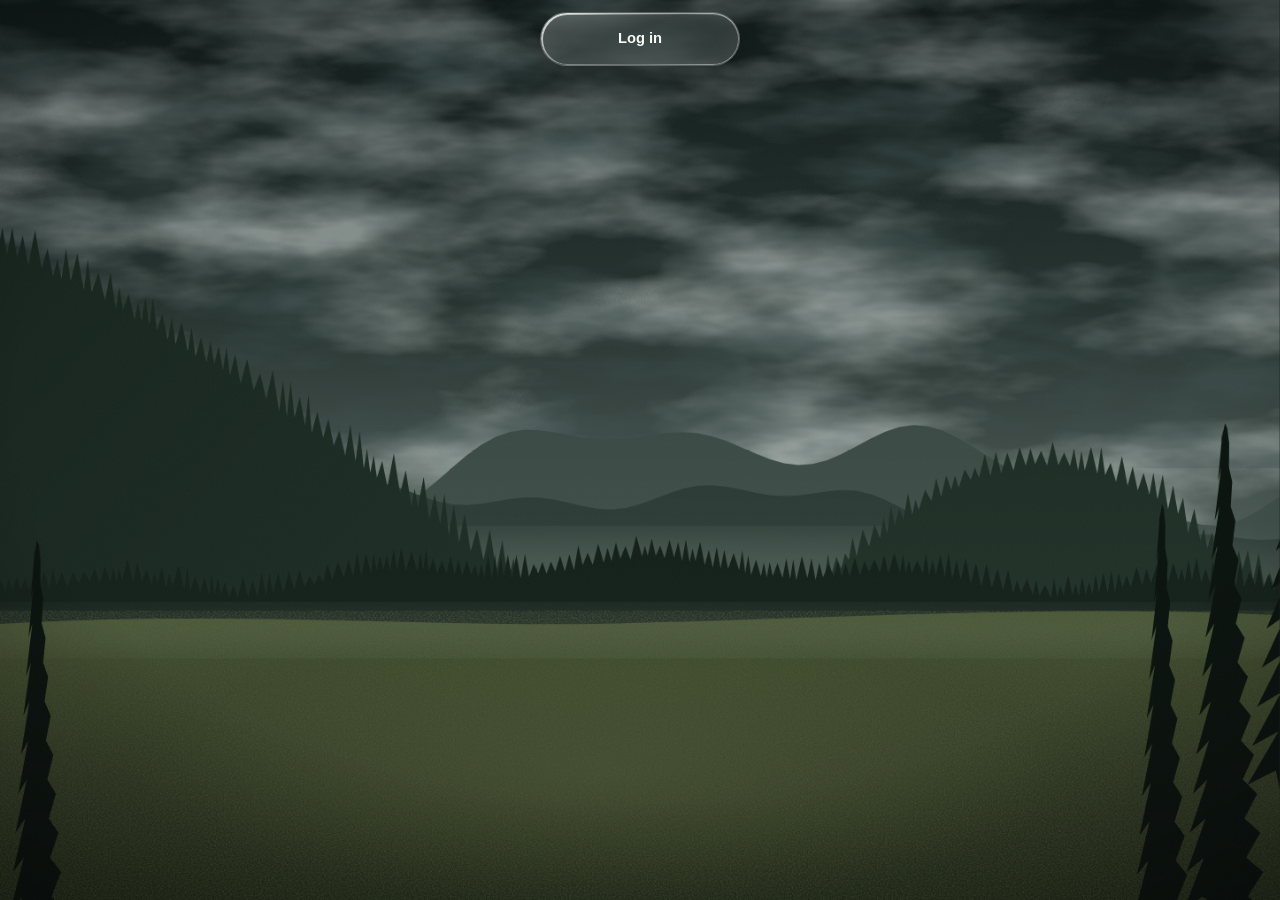
==== commit ad7f63bc: "Add files via upload" ====
--- a/index.html
+++ b/index.html
@@ -22,7 +22,6 @@
         <a href="#projects">C++ Projects</a>
         <a href="#studio">YouTube Studio</a>
         <a href="#contact">Contact</a>
-        <a href="team.html">Team</a>
         <a href="login.html" id="authLink">Log Out</a>
       </div>
     </nav>
@@ -252,7 +251,6 @@
             <h4>Navigate</h4>
             <a href="#home">Home</a>
             <a href="#projects">Projects</a>
-            <a href="team.html">Team</a>
             <a href="company.html">Company</a>
             <a href="https://www.youtube.com/@ACP-Studios">YouTube</a>
           </div>
--- a/styles.css
+++ b/styles.css
@@ -184,11 +184,11 @@
     0 14px 40px rgba(0, 0, 0, 0.36),
     var(--rim);
   transition:
-    width 650ms var(--ease-island),
-    padding 650ms var(--ease-island),
-    grid-template-rows 650ms var(--ease-island),
-    border-radius 650ms var(--ease-island),
-    background-color 650ms var(--ease-island);
+    width 250ms ease,
+    padding 250ms ease,
+    grid-template-rows 250ms ease,
+    border-radius 250ms ease,
+    background-color 250ms ease;
 }
 
 .dynamic-island.is-locked {
@@ -222,26 +222,16 @@
   font-weight: 600;
   color: var(--text-primary);
   opacity: 1;
-  transform: scale(1);
-  filter: blur(0);
-  transition:
-    opacity var(--t-normal) var(--ease) 120ms,
-    transform 500ms var(--ease-island),
-    filter var(--t-normal) var(--ease) 120ms;
+  transition: opacity 200ms ease;
 }
 
 .island-section span {
   display: inline-block;
-  transition:
-    opacity 360ms var(--ease),
-    transform 360ms var(--ease),
-    filter 360ms var(--ease);
+  transition: opacity 200ms ease;
 }
 
 .island-section span.is-swapping {
   opacity: 0;
-  transform: translateY(8px);
-  filter: blur(3px);
 }
 
 .island-name {
@@ -250,29 +240,15 @@
   letter-spacing: 0.01em;
   color: var(--ivory);
   opacity: 0;
-  transform: translateY(10px) scale(0.94);
-  filter: blur(6px);
-  transition:
-    opacity var(--t-fast) var(--ease),
-    transform 500ms var(--ease-island),
-    filter var(--t-fast) var(--ease);
+  transition: opacity 200ms ease;
 }
 
 .dynamic-island.expanded .island-section {
   opacity: 0;
-  transform: scale(0.9);
-  filter: blur(6px);
-  transition-delay: 0ms;
 }
 
 .dynamic-island.expanded .island-name {
   opacity: 1;
-  transform: none;
-  filter: none;
-  transition:
-    opacity var(--t-normal) var(--ease) 160ms,
-    transform 550ms var(--ease-island) 100ms,
-    filter var(--t-normal) var(--ease) 160ms;
 }
 
 .dynamic-island.is-locked .island-nav {
@@ -289,8 +265,8 @@
   visibility: hidden;
   pointer-events: none;
   transition:
-    opacity var(--t-normal) var(--ease),
-    visibility 0s linear 650ms;
+    opacity 200ms ease,
+    visibility 0s linear 250ms;
 }
 
 .island-nav.active {
@@ -298,7 +274,7 @@
   visibility: visible;
   pointer-events: auto;
   transition:
-    opacity var(--t-normal) var(--ease) 120ms,
+    opacity 200ms ease 100ms,
     visibility 0s;
 }
 
@@ -1573,10 +1549,6 @@
   }
 }
 
-.island-nav a[href="team.html"] {
-  grid-column: 1 / -1;
-}
-
 /* Extra motion: soft, springy, with momentum */
 @keyframes popIn {
   from {
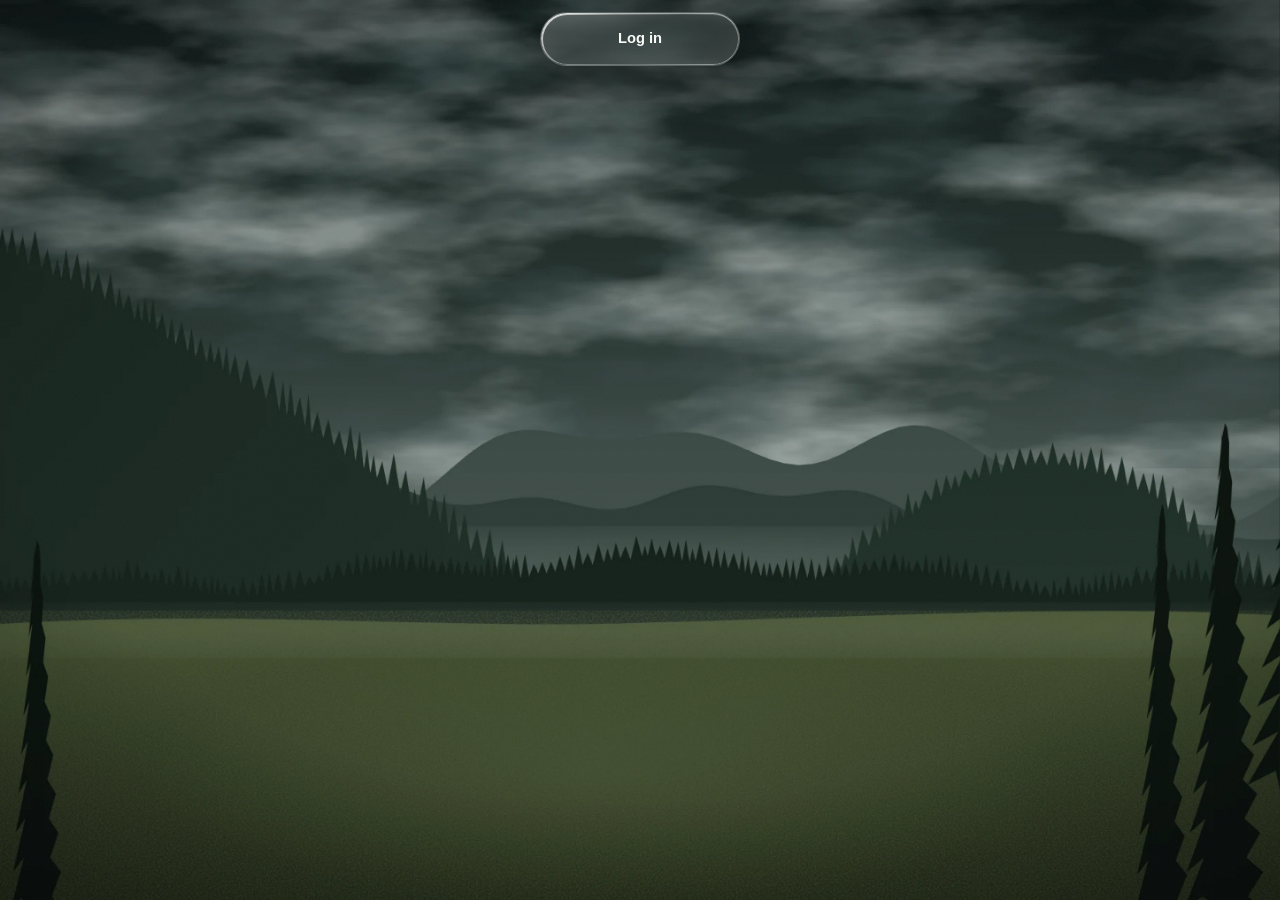
==== commit 95249c5b: "Add files via upload" ====
--- a/index.html
+++ b/index.html
@@ -6,6 +6,7 @@
     <meta name="viewport" content="width=device-width, initial-scale=1.0" />
     <meta name="description" content="ACP-Studio: C++ projects and YouTube content by Zeyad Adel." />
     <meta name="theme-color" content="#1a1715" />
+    <link rel="preconnect" href="https://ppvncqbwfkubqmuehsfl.supabase.co" crossorigin />
     <script src="boot.js"></script>
     <link rel="icon" type="image/png" href="Assests/logo.png" />
     <link rel="stylesheet" href="styles.css" />
@@ -49,7 +50,7 @@
               <h3>What's next!</h3>
             </div>
             <hr class="card-divider" />
-            <img src="Imag.jpg" alt="What's next" decoding="async" fetchpriority="high" />
+            <img src="Imag.webp" alt="What's next" decoding="async" fetchpriority="high" />
           </div>
         </div>
       </section>
@@ -183,7 +184,7 @@
           <div class="studio-grid">
             <div class="studio-featured fade-in-up">
               <div class="studio-thumbnail">
-                <img src="Imag.jpg" alt="Latest video" loading="lazy" decoding="async" />
+                <img src="Imag.webp" alt="Latest video" loading="lazy" decoding="async" />
               </div>
               <div class="studio-info">
                 <h3>Building a Lock-Free Queue</h3>
--- a/styles.css
+++ b/styles.css
@@ -102,6 +102,8 @@
 html {
   scroll-behavior: smooth;
   font-synthesis: none;
+  -webkit-text-size-adjust: 100%;
+  text-size-adjust: 100%;
 }
 
 h1,
@@ -143,9 +145,13 @@
 
 body::before {
   background:
-    url("bg.svg") center / cover no-repeat,
+    url("bg.webp") center / cover no-repeat,
     linear-gradient(180deg, #121c1a 0%, #2a3631 55%, #36432e 100%);
-  animation: bgDrift 48s ease-in-out infinite alternate;
+  /* Same slow drift, but in 480 tiny steps (~10 updates/s, each <0.3px).
+     Every glass panel re-blurs whenever the background moves, so this cuts
+     that work ~6x while looking identical. For the old smooth easing use:
+     animation: bgDrift 48s ease-in-out infinite alternate; */
+  animation: bgDrift 48s steps(480) infinite alternate;
   will-change: transform;
 }
 
@@ -666,6 +672,10 @@
   white-space: nowrap;
 }
 
+.status-badge {
+  position: relative;
+}
+
 .status-badge::before {
   content: "";
   width: 7px;
@@ -675,17 +685,43 @@
   animation: status-pulse 2.4s ease-in-out infinite;
 }
 
+/* The expanding ring used to be an animated box-shadow (repainted every
+   frame). Now it is a scaled, fading dot, so the GPU does all the work. */
+.status-badge::after {
+  content: "";
+  position: absolute;
+  left: 0.85rem;
+  top: 50%;
+  width: 7px;
+  height: 7px;
+  margin-top: -3.5px;
+  border-radius: 50%;
+  background: rgba(20, 32, 26, 0.45);
+  pointer-events: none;
+  animation: status-ring 2.4s ease-in-out infinite;
+}
+
 @keyframes status-pulse {
   0%,
   100% {
     opacity: 1;
     transform: scale(1);
-    box-shadow: 0 0 0 0 rgba(20, 32, 26, 0.45);
   }
   50% {
     opacity: 0.4;
     transform: scale(0.7);
-    box-shadow: 0 0 0 7px rgba(20, 32, 26, 0);
+  }
+}
+
+@keyframes status-ring {
+  0%,
+  100% {
+    opacity: 1;
+    transform: scale(1);
+  }
+  50% {
+    opacity: 0;
+    transform: scale(3);
   }
 }
 
@@ -1607,4 +1643,31 @@
   75% {
     transform: translateX(3px);
   }
-}+}
+/* Touch devices: a tap leaves :hover stuck, which kept cards lifted and
+   re-ran the big shadow transitions. Hover motion is for mouse users only. */
+@media (hover: none) {
+  .btn-primary:hover:not(:active),
+  .btn-glass:hover:not(:active),
+  .btn-danger:hover:not(:active),
+  .project-card:hover,
+  .studio-featured:hover,
+  .visual-card:hover,
+  .youtube-project-link:hover,
+  .project-link:hover,
+  .stat-box:hover,
+  .footer-links a:hover,
+  .social-links a:hover {
+    transform: none;
+  }
+
+  .project-card:hover,
+  .studio-featured:hover,
+  .visual-card:hover {
+    box-shadow: var(--rim);
+  }
+
+  .studio-featured:hover .studio-thumbnail img {
+    transform: none;
+  }
+}
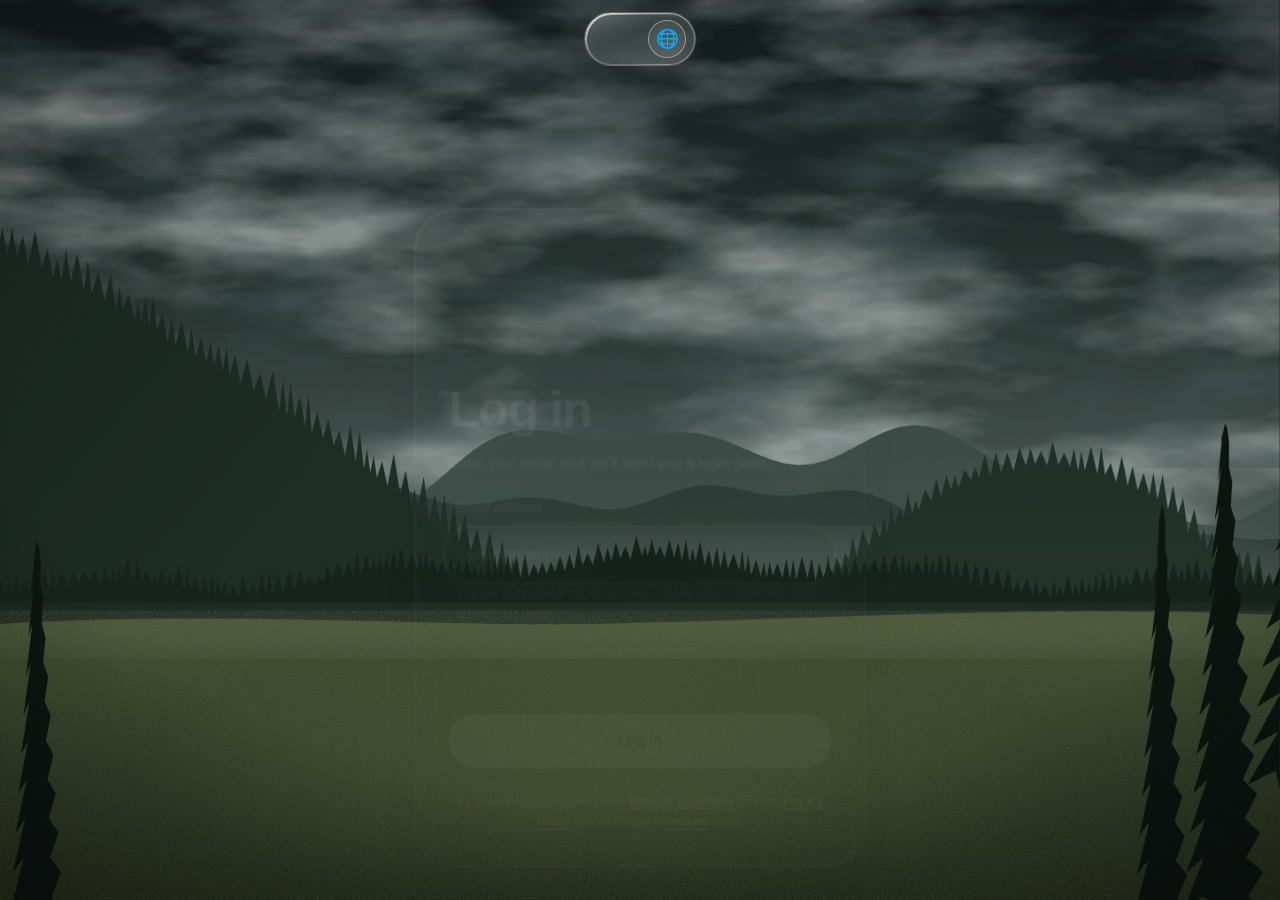
==== commit f08cff4b: "Add files via upload" ====
--- a/index.html
+++ b/index.html
@@ -4,7 +4,7 @@
     <meta charset="UTF-8" />
     <meta http-equiv="Content-Security-Policy" content="default-src 'self'; script-src 'self'; style-src 'self'; font-src 'self'; img-src 'self' data:; connect-src 'self' https://ppvncqbwfkubqmuehsfl.supabase.co; object-src 'none'; base-uri 'self'; form-action 'self'" />
     <meta name="viewport" content="width=device-width, initial-scale=1.0" />
-    <meta name="description" content="ACP-Studio: C++ projects and YouTube content by Zeyad Adel." />
+    <meta name="description" content="ACP-Studio: C++ projects and YouTube content by Zeyad Adel." data-i18n-attr="content=acp_studio_c_projects_and" />
     <meta name="theme-color" content="#1a1715" />
     <link rel="preconnect" href="https://ppvncqbwfkubqmuehsfl.supabase.co" crossorigin />
     <script src="boot.js"></script>
@@ -13,53 +13,55 @@
     <title>ACP-Studio</title>
   </head>
   <body>
-    <nav class="dynamic-island" id="dynamicIsland" aria-label="Main menu" tabindex="0">
+    <nav class="dynamic-island" id="dynamicIsland" aria-label="Main menu" tabindex="0" data-i18n-attr="aria-label=main_menu">
       <div class="island-status">
         <span class="island-section"><span id="islandSection">Home</span></span>
         <span class="island-name" id="islandTime">ACP Studio</span>
       </div>
       <div class="island-nav" id="islandNav">
-        <a href="#home">Home</a>
-        <a href="#projects">C++ Projects</a>
-        <a href="#studio">YouTube Studio</a>
-        <a href="#contact">Contact</a>
+        <a href="#home" data-i18n="home">Home</a>
+        <a href="#projects" data-i18n="c_projects">C++ Projects</a>
+        <a href="#studio" data-i18n="youtube_studio">YouTube Studio</a>
+        <a href="#contact" data-i18n="contact">Contact</a>
         <a href="login.html" id="authLink">Log Out</a>
       </div>
     </nav>
 
     <main>
       <section id="home" class="intro-section container">
+        <span class="glass" aria-hidden="true"></span>
         <div class="intro-content">
-          <div class="intro-tag fade-in-up">
+          <div class="intro-tag fade-in-up" data-i18n="c_developer_technical_creator">
             C++ Developer &amp; Technical Creator
           </div>
           <h1 class="intro-heading fade-in-up">ZEYAD ADEL</h1>
-          <p class="intro-subheading fade-in-up">
+          <p class="intro-subheading fade-in-up" data-i18n="crafting_elegant_solutions_in_c">
             Crafting elegant solutions in C++ and low-level systems. Building
             architecture that scales. Creating content that educates and
             inspires the next generation of Youth.
           </p>
           <div class="intro-cta fade-in-up">
-            <a href="#projects" class="btn btn-primary">View My Work</a>
+            <a href="#projects" class="btn btn-primary" data-i18n="view_my_work">View My Work</a>
           </div>
         </div>
 
         <div class="intro-visual">
           <div class="visual-card fade-in-up">
             <div class="card-header">
-              <h3>What's next!</h3>
+              <h3 data-i18n="what_s_next">What's next!</h3>
             </div>
             <hr class="card-divider" />
-            <img src="Imag.webp" alt="What's next" decoding="async" fetchpriority="high" />
+            <img src="Imag.webp" alt="What's next" decoding="async" fetchpriority="high" data-i18n-attr="alt=what_s_next_2" />
           </div>
         </div>
       </section>
 
       <section id="projects" class="projects-section">
         <div class="container">
+          <span class="glass" aria-hidden="true"></span>
           <div class="section-header">
-            <h2 class="section-title fade-in-up">Systems &amp; Code Showcase</h2>
-            <p class="section-subtitle fade-in-up">
+            <h2 class="section-title fade-in-up" data-i18n="systems_code_showcase">Systems &amp; Code Showcase</h2>
+            <p class="section-subtitle fade-in-up" data-i18n="a_curated_collection_of_projects">
               A curated collection of projects, demonstrating clean design,
               performance optimization, and systems-level thinking.
             </p>
@@ -67,9 +69,9 @@
 
           <div class="projects-grid">
             <div class="project-card fade-in-up">
-              <div class="project-tag">Validation</div>
-              <h3 class="project-title">Login App</h3>
-              <p class="project-description">
+              <div class="project-tag" data-i18n="validation">Validation</div>
+              <h3 class="project-title" data-i18n="login_app">Login App</h3>
+              <p class="project-description" data-i18n="a_c_project_that_validates">
                 A C++ project that validates user names. It checks that the
                 input is not empty, contains only letters and spaces.
               </p>
@@ -79,20 +81,20 @@
                   href="https://github.com/ACP-Studio/Username-Valedation"
                   class="project-link"
                   target="_blank" rel="noopener noreferrer"
-                  >Github <svg class="icon" aria-hidden="true"><use href="icons.svg#github"></use></svg></a>
-                <a
-                  href="coming-soon.html"
-                  class="youtube-project-link"
-                >
-                  Youtube <svg class="icon" aria-hidden="true"><use href="icons.svg#youtube"></use></svg>
-                </a>
-              </div>
-            </div>
-
-            <div class="project-card fade-in-up">
-              <div class="project-tag">Validation</div>
-              <h3 class="project-title">Password app</h3>
-              <p class="project-description">
+                   data-i18n="github">Github <svg class="icon" aria-hidden="true"><use href="icons.svg#github"></use></svg></a>
+                <a
+                  href="coming-soon.html"
+                  class="youtube-project-link"
+                 data-i18n="youtube">
+                  Youtube <svg class="icon" aria-hidden="true"><use href="icons.svg#youtube"></use></svg>
+                </a>
+              </div>
+            </div>
+
+            <div class="project-card fade-in-up">
+              <div class="project-tag" data-i18n="validation">Validation</div>
+              <h3 class="project-title" data-i18n="password_app">Password app</h3>
+              <p class="project-description" data-i18n="a_friendly_c_project_that">
                 A friendly C++ project that demonstrates password validation.
                  The program checks if a password meets basic security rules (length, uppercase, lowercase, digit, special character, no spaces)
               </p>
@@ -101,11 +103,11 @@
                   href="https://github.com/ACP-Studio/Password-Validation"
                   class="project-link"
                   target="_blank" rel="noopener noreferrer"
-                  >Github <svg class="icon" aria-hidden="true"><use href="icons.svg#github"></use></svg></a>
-                <a
-                  href="coming-soon.html"
-                  class="youtube-project-link"
-                >
+                   data-i18n="github">Github <svg class="icon" aria-hidden="true"><use href="icons.svg#github"></use></svg></a>
+                <a
+                  href="coming-soon.html"
+                  class="youtube-project-link"
+                 data-i18n="youtube">
                   Youtube <svg class="icon" aria-hidden="true"><use href="icons.svg#youtube"></use></svg>
                 </a>
               </div>
@@ -113,11 +115,11 @@
 
             <div class="project-card fade-in-up">
               <div class="project-top">
-                <div class="project-tag">Network</div>
-                <span class="status-badge">Under development</span>
-              </div>
-              <h3 class="project-title">Network Analyzer app</h3>
-              <p class="project-description">
+                <div class="project-tag" data-i18n="network">Network</div>
+                <span class="status-badge" data-i18n="under_development">Under development</span>
+              </div>
+              <h3 class="project-title" data-i18n="network_analyzer_app">Network Analyzer app</h3>
+              <p class="project-description" data-i18n="a_lightweight_c_network_analyzer">
                 A lightweight C++ network analyzer for Windows and Linux that tests latency, scans your network, and tracks your devices, with a CLI only
               </p>
               <div class="project-footer">
@@ -125,23 +127,23 @@
                   href="https://github.com/ACP-Studio/Net-analyzer-app"
                   class="project-link"
                   target="_blank" rel="noopener noreferrer"
-                  >Github <svg class="icon" aria-hidden="true"><use href="icons.svg#github"></use></svg></a>
-                <a
-                  href="coming-soon.html"
-                  class="youtube-project-link"
-                >
-                  Youtube <svg class="icon" aria-hidden="true"><use href="icons.svg#youtube"></use></svg>
-                </a>
-              </div>
-            </div>
-
-            <div class="project-card fade-in-up">
-              <div class="project-tag">Mathematics</div>
-              <h3 class="project-title">Advanced Calculator</h3>
-              <p class="project-description">
+                   data-i18n="github">Github <svg class="icon" aria-hidden="true"><use href="icons.svg#github"></use></svg></a>
+                <a
+                  href="coming-soon.html"
+                  class="youtube-project-link"
+                 data-i18n="youtube">
+                  Youtube <svg class="icon" aria-hidden="true"><use href="icons.svg#youtube"></use></svg>
+                </a>
+              </div>
+            </div>
+
+            <div class="project-card fade-in-up">
+              <div class="project-tag" data-i18n="mathematics">Mathematics</div>
+              <h3 class="project-title" data-i18n="advanced_calculator">Advanced Calculator</h3>
+              <p class="project-description" data-i18n="c_calculator_contain_complex_calculation">
                   C++ Calculator contain complex calculations and contain exponential functions with matrix site and more features                </p>
               <div class="project-footer">
-                <div class="project-notice" role="status">
+                <div class="project-notice" role="status" data-i18n="still_in_production_not_finished">
                   <svg class="icon" aria-hidden="true"><use href="icons.svg#wrench"></use></svg>
                   Still in production, not finished yet
                 </div>
@@ -149,20 +151,20 @@
             </div>
 
             <div class="project-card fade-in-up">
-              <div class="project-tag">commercial</div>
-              <h3 class="project-title">Computer store</h3>
-              <p class="project-description">
+              <div class="project-tag" data-i18n="commercial">commercial</div>
+              <h3 class="project-title" data-i18n="computer_store">Computer store</h3>
+              <p class="project-description" data-i18n="an_object_oriented_c_computer">
                   An object-oriented C++ computer parts store for the command line, with a shopping basket, compatibility checks and receipts.              </p>
               <div class="project-footer">
                 <a
                   href="https://github.com/ACP-Studio/Computer-Store"
                   class="project-link"
                   target="_blank" rel="noopener noreferrer"
-                  >Github <svg class="icon" aria-hidden="true"><use href="icons.svg#github"></use></svg></a>
-                <a
-                  href="coming-soon.html"
-                  class="youtube-project-link"
-                >
+                   data-i18n="github">Github <svg class="icon" aria-hidden="true"><use href="icons.svg#github"></use></svg></a>
+                <a
+                  href="coming-soon.html"
+                  class="youtube-project-link"
+                 data-i18n="youtube">
                   Youtube <svg class="icon" aria-hidden="true"><use href="icons.svg#youtube"></use></svg>
                 </a>
               </div>
@@ -173,9 +175,10 @@
 
       <section id="studio" class="studio-section">
         <div class="container">
+          <span class="glass" aria-hidden="true"></span>
           <div class="section-header">
-            <h2 class="section-title fade-in-up">YouTube Studio</h2>
-            <p class="section-subtitle fade-in-up">
+            <h2 class="section-title fade-in-up" data-i18n="youtube_studio">YouTube Studio</h2>
+            <p class="section-subtitle fade-in-up" data-i18n="creating_in_depth_technical_content">
               Creating in-depth technical content about C++ architecture,
               systems programming, and software design principles.
             </p>
@@ -184,18 +187,18 @@
           <div class="studio-grid">
             <div class="studio-featured fade-in-up">
               <div class="studio-thumbnail">
-                <img src="Imag.webp" alt="Latest video" loading="lazy" decoding="async" />
+                <img src="Imag.webp" alt="Latest video" loading="lazy" decoding="async" data-i18n-attr="alt=latest_video" />
               </div>
               <div class="studio-info">
-                <h3>Building a Lock-Free Queue</h3>
-                <p>
+                <h3 data-i18n="building_a_lock_free_queue">Building a Lock-Free Queue</h3>
+                <p data-i18n="a_deep_dive_into_synchronization">
                   A deep dive into synchronization primitives, compare-and-swap
                   operations, and practical patterns for concurrent data
                   structures. Watch as we build production-grade infrastructure
                   from first principles.
                 </p>
               </div>
-              <a href="coming-soon.html" class="btn btn-primary btn-block">
+              <a href="coming-soon.html" class="btn btn-primary btn-block" data-i18n="watch_on_youtube">
                 Watch on YouTube
               </a>
             </div>
@@ -203,28 +206,28 @@
             <div class="studio-side">
               <div class="studio-featured fade-in-up">
                 <div class="studio-info">
-                  <h3>Channel Stats</h3>
+                  <h3 data-i18n="channel_stats">Channel Stats</h3>
                 </div>
                 <div class="studio-stats">
                   <div class="stat-box">
                     <div class="stat-number">1</div>
-                    <div class="stat-label">Subscribers</div>
+                    <div class="stat-label" data-i18n="subscribers">Subscribers</div>
                   </div>
                   <div class="stat-box">
                     <div class="stat-number">0</div>
-                    <div class="stat-label">Views</div>
+                    <div class="stat-label" data-i18n="views">Views</div>
                   </div>
                   <div class="stat-box">
                     <div class="stat-number">0</div>
-                    <div class="stat-label">Videos</div>
+                    <div class="stat-label" data-i18n="videos">Videos</div>
                   </div>
                 </div>
               </div>
 
               <div class="studio-featured fade-in-up">
                 <div class="studio-info">
-                  <h3>Recent Focus</h3>
-                  <p>
+                  <h3 data-i18n="recent_focus">Recent Focus</h3>
+                  <p data-i18n="c_standards_evolution_systems_design">
                     C++ standards evolution, systems design patterns, and modern
                     concurrency techniques.
                   </p>
@@ -238,45 +241,47 @@
 
     <footer id="contact">
       <div class="container">
+        <span class="glass" aria-hidden="true"></span>
         <div class="footer-content">
           <div class="footer-brand">
             <div class="footer-name">
               <h5>Zeyad Adel</h5>
             </div>
-            <h3>
+            <h3 data-i18n-html="building_great_code_takes_time">
               " Building great code takes time...
               <svg class="icon" aria-hidden="true"><use href="icons.svg#time"></use></svg> "
             </h3>
           </div>
           <div class="footer-links">
-            <h4>Navigate</h4>
-            <a href="#home">Home</a>
-            <a href="#projects">Projects</a>
-            <a href="company.html">Company</a>
-            <a href="https://www.youtube.com/@ACP-Studios">YouTube</a>
+            <h4 data-i18n="navigate">Navigate</h4>
+            <a href="#home" data-i18n="home">Home</a>
+            <a href="#projects" data-i18n="projects">Projects</a>
+            <a href="company.html" data-i18n="company">Company</a>
+            <a href="https://www.youtube.com/@ACP-Studios" data-i18n="youtube_2">YouTube</a>
           </div>
           <div class="footer-links">
-            <h4>Connect</h4>
-            <a href="https://github.com/ACP-Studio/ACP-Studio">Github</a>
-            <a href="mailto:za8398866@gmail.com">Email</a>
-            <a href="https://www.instagram.com/acp__studio">Instagram</a>
+            <h4 data-i18n="connect">Connect</h4>
+            <a href="https://github.com/ACP-Studio/ACP-Studio" data-i18n="github">Github</a>
+            <a href="mailto:za8398866@gmail.com" data-i18n="email">Email</a>
+            <a href="https://www.instagram.com/acp__studio" data-i18n="instagram">Instagram</a>
           </div>
         </div>
         <div class="footer-divider"></div>
         <div class="footer-bottom">
-          <p>
+          <p data-i18n="2026_zeyad_adel_architected_with">
             &copy; 2026 Zeyad Adel. Architected with pure intelligence | "All
             Rights Reserved".
           </p>
           <div class="social-links">
-            <a href="privacy.html">Privacy policy</a>
-            <a href="terms.html">Terms &amp; Conditions</a>
-            <a href="cookies.html">Cookies</a>
+            <a href="privacy.html" data-i18n="privacy_policy">Privacy policy</a>
+            <a href="terms.html" data-i18n="terms_conditions">Terms &amp; Conditions</a>
+            <a href="cookies.html" data-i18n="cookies">Cookies</a>
           </div>
         </div>
       </div>
     </footer>
 
+    <script src="i18n.js"></script>
     <script src="script.js"></script>
   </body>
 </html>
--- a/styles.css
+++ b/styles.css
@@ -102,8 +102,6 @@
 html {
   scroll-behavior: smooth;
   font-synthesis: none;
-  -webkit-text-size-adjust: 100%;
-  text-size-adjust: 100%;
 }
 
 h1,
@@ -145,13 +143,9 @@
 
 body::before {
   background:
-    url("bg.webp") center / cover no-repeat,
+    url("bg.svg") center / cover no-repeat,
     linear-gradient(180deg, #121c1a 0%, #2a3631 55%, #36432e 100%);
-  /* Same slow drift, but in 480 tiny steps (~10 updates/s, each <0.3px).
-     Every glass panel re-blurs whenever the background moves, so this cuts
-     that work ~6x while looking identical. For the old smooth easing use:
-     animation: bgDrift 48s ease-in-out infinite alternate; */
-  animation: bgDrift 48s steps(480) infinite alternate;
+  animation: bgDrift 48s ease-in-out infinite alternate;
   will-change: transform;
 }
 
@@ -170,16 +164,23 @@
 }
 
 .dynamic-island {
+  /* island motion: long springy width/height change, links drop in one by one */
+  --island-smooth: cubic-bezier(0.33, 1, 0.68, 1);
+  --island-spring: cubic-bezier(0.22, 1.06, 0.36, 1);
+  --island-fast: 600ms;
+  --island-normal: 900ms;
+  --island-slow: 1300ms;
+
   position: fixed;
   top: 12px;
   left: 50%;
   transform: translateX(-50%);
   z-index: 1000;
-  width: 200px;
+  width: 150px;
   display: grid;
   grid-template-columns: minmax(0, 1fr);
   grid-template-rows: 52px 0fr;
-  border-radius: var(--radius-pill);
+  border-radius: 28px;
   overflow: hidden;
   background-color: rgba(8, 16, 13, 0.34);
   background-image: var(--panel-fill);
@@ -190,22 +191,27 @@
     0 14px 40px rgba(0, 0, 0, 0.36),
     var(--rim);
   transition:
-    width 250ms ease,
-    padding 250ms ease,
-    grid-template-rows 250ms ease,
-    border-radius 250ms ease,
-    background-color 250ms ease;
-}
-
-.dynamic-island.is-locked {
+    width 800ms var(--island-smooth),
+    padding 800ms var(--island-smooth),
+    grid-template-rows 760ms var(--island-smooth),
+    background-color 600ms var(--island-smooth);
+}
+
+/* Logged out: the island stays open and shows only the language button.
+   html[data-auth="out"] is set by boot.js so this is right from the first paint. */
+:is(.dynamic-island.is-locked, html[data-auth="out"] .dynamic-island) {
   cursor: default;
+  width: 112px;
+}
+
+:is(.dynamic-island.is-locked, html[data-auth="out"] .dynamic-island) .island-status {
+  visibility: hidden;
 }
 
 .dynamic-island.expanded {
-  width: min(calc(100vw - 2rem), 360px);
+  width: min(calc(100vw - 2rem), 320px);
   padding: 0 10px;
   grid-template-rows: 52px 1fr;
-  border-radius: 30px;
   background-color: rgba(8, 16, 13, 0.66);
 }
 
@@ -222,22 +228,27 @@
   grid-area: 1 / 1;
 }
 
+/* Closed: the section name. Open: it blurs away while the name fades in. */
 .island-section {
   display: block;
   font-size: 0.92rem;
   font-weight: 600;
   color: var(--text-primary);
   opacity: 1;
-  transition: opacity 200ms ease;
-}
-
+  transition: opacity 300ms var(--island-smooth);
+}
+
+/* the text swaps with a quick fade + slide when you scroll to a new section */
 .island-section span {
   display: inline-block;
-  transition: opacity 200ms ease;
+  transition:
+    opacity 220ms var(--island-smooth),
+    transform 220ms var(--island-smooth);
 }
 
 .island-section span.is-swapping {
   opacity: 0;
+  transform: translateY(6px);
 }
 
 .island-name {
@@ -246,7 +257,7 @@
   letter-spacing: 0.01em;
   color: var(--ivory);
   opacity: 0;
-  transition: opacity 200ms ease;
+  transition: opacity 300ms var(--island-smooth);
 }
 
 .dynamic-island.expanded .island-section {
@@ -255,9 +266,10 @@
 
 .dynamic-island.expanded .island-name {
   opacity: 1;
-}
-
-.dynamic-island.is-locked .island-nav {
+  transition: opacity 400ms var(--island-smooth) 150ms;
+}
+
+:is(.dynamic-island.is-locked, html[data-auth="out"] .dynamic-island) .island-nav {
   display: none;
 }
 
@@ -271,8 +283,8 @@
   visibility: hidden;
   pointer-events: none;
   transition:
-    opacity 200ms ease,
-    visibility 0s linear 250ms;
+    opacity 250ms var(--island-smooth),
+    visibility 0s linear 650ms;
 }
 
 .island-nav.active {
@@ -280,7 +292,7 @@
   visibility: visible;
   pointer-events: auto;
   transition:
-    opacity 200ms ease 100ms,
+    opacity 400ms var(--island-smooth) 200ms,
     visibility 0s;
 }
 
@@ -294,9 +306,15 @@
   font-weight: 500;
   padding: 11px 10px;
   border-radius: var(--radius-pill);
+  opacity: 0;
   transition:
-    color var(--t-fast) var(--ease),
-    background-color var(--t-fast) var(--ease);
+    opacity 400ms var(--island-smooth),
+    color var(--island-fast) var(--island-smooth),
+    background-color var(--island-fast) var(--island-smooth);
+}
+
+.island-nav.active a {
+  opacity: 1;
 }
 
 .island-nav a:last-child {
@@ -326,6 +344,64 @@
 .island-nav a.is-logout:focus-visible {
   color: var(--on-ivory);
   background: var(--clay);
+}
+
+/* Language button (globe). Visible when the island is open, and always when logged out. */
+.lang-toggle {
+  position: absolute;
+  top: 7px;
+  right: 9px;
+  z-index: 2;
+  display: grid;
+  place-items: center;
+  width: 38px;
+  height: 38px;
+  padding: 0;
+  border: 1px solid var(--border-strong);
+  border-radius: 50%;
+  background: rgba(255, 255, 255, 0.08);
+  color: var(--text-primary);
+  font-size: 1.15rem;
+  line-height: 1;
+  cursor: pointer;
+  touch-action: manipulation;
+  opacity: 0;
+  visibility: hidden;
+  pointer-events: none;
+  transition:
+    opacity 250ms var(--island-smooth),
+    visibility 0s linear 650ms,
+    background-color var(--island-fast) var(--island-smooth);
+}
+
+.lang-toggle span {
+  font-family: "Apple Color Emoji", "Segoe UI Emoji", "Noto Color Emoji", sans-serif;
+}
+
+.dynamic-island.expanded .lang-toggle {
+  opacity: 1;
+  visibility: visible;
+  pointer-events: auto;
+  transition:
+    opacity 400ms var(--island-smooth) 200ms,
+    visibility 0s,
+    background-color var(--island-fast) var(--island-smooth);
+}
+
+:is(.dynamic-island.is-locked, html[data-auth="out"] .dynamic-island) .lang-toggle {
+  opacity: 1;
+  visibility: visible;
+  pointer-events: auto;
+  transition: background-color var(--island-fast) var(--island-smooth);
+}
+
+.lang-toggle:hover,
+.lang-toggle:focus-visible {
+  background: var(--ivory);
+}
+
+.lang-toggle:focus-visible {
+  outline-offset: -3px;
 }
 
 .intro-section::after,
@@ -406,6 +482,8 @@
 .intro-content {
   position: relative;
   z-index: 2;
+  grid-column: 1;
+  grid-row: 1;
 }
 
 .intro-tag,
@@ -544,6 +622,8 @@
 }
 
 .intro-visual {
+  grid-column: 2;
+  grid-row: 1;
   position: relative;
   display: flex;
   align-items: center;
@@ -672,10 +752,6 @@
   white-space: nowrap;
 }
 
-.status-badge {
-  position: relative;
-}
-
 .status-badge::before {
   content: "";
   width: 7px;
@@ -685,43 +761,17 @@
   animation: status-pulse 2.4s ease-in-out infinite;
 }
 
-/* The expanding ring used to be an animated box-shadow (repainted every
-   frame). Now it is a scaled, fading dot, so the GPU does all the work. */
-.status-badge::after {
-  content: "";
-  position: absolute;
-  left: 0.85rem;
-  top: 50%;
-  width: 7px;
-  height: 7px;
-  margin-top: -3.5px;
-  border-radius: 50%;
-  background: rgba(20, 32, 26, 0.45);
-  pointer-events: none;
-  animation: status-ring 2.4s ease-in-out infinite;
-}
-
 @keyframes status-pulse {
   0%,
   100% {
     opacity: 1;
     transform: scale(1);
+    box-shadow: 0 0 0 0 rgba(20, 32, 26, 0.45);
   }
   50% {
     opacity: 0.4;
     transform: scale(0.7);
-  }
-}
-
-@keyframes status-ring {
-  0%,
-  100% {
-    opacity: 1;
-    transform: scale(1);
-  }
-  50% {
-    opacity: 0;
-    transform: scale(3);
+    box-shadow: 0 0 0 7px rgba(20, 32, 26, 0);
   }
 }
 
@@ -1096,7 +1146,7 @@
   font-weight: 500;
   color: var(--text-secondary);
   margin-bottom: 0.5rem;
-  padding-left: 0.5rem;
+  padding-inline-start: 0.5rem;
 }
 
 .input-glass {
@@ -1147,7 +1197,7 @@
   color: var(--clay);
   font-size: 0.86rem;
   font-weight: 500;
-  padding-left: 0.5rem;
+  padding-inline-start: 0.5rem;
 }
 
 .login-submit {
@@ -1262,7 +1312,7 @@
 }
 
 .legal-body ul {
-  padding-left: 1.3rem;
+  padding-inline-start: 1.3rem;
   display: flex;
   flex-direction: column;
   gap: 0.4rem;
@@ -1284,7 +1334,7 @@
 }
 
 .soon-card {
-  text-align: left;
+  text-align: start;
 }
 
 .soon-card .login-lead {
@@ -1485,6 +1535,15 @@
     grid-template-columns: 1fr;
   }
 
+  .intro-content,
+  .intro-visual {
+    grid-column: 1;
+  }
+
+  .intro-visual {
+    grid-row: 2;
+  }
+
   .intro-visual {
     height: 360px;
   }
@@ -1644,30 +1703,51 @@
     transform: translateX(3px);
   }
 }
-/* Touch devices: a tap leaves :hover stuck, which kept cards lifted and
-   re-ran the big shadow transitions. Hover motion is for mouse users only. */
-@media (hover: none) {
-  .btn-primary:hover:not(:active),
-  .btn-glass:hover:not(:active),
-  .btn-danger:hover:not(:active),
-  .project-card:hover,
-  .studio-featured:hover,
-  .visual-card:hover,
-  .youtube-project-link:hover,
-  .project-link:hover,
-  .stat-box:hover,
-  .footer-links a:hover,
-  .social-links a:hover {
-    transform: none;
-  }
-
-  .project-card:hover,
-  .studio-featured:hover,
-  .visual-card:hover {
-    box-shadow: var(--rim);
-  }
-
-  .studio-featured:hover .studio-thumbnail img {
-    transform: none;
-  }
-}
+
+/* ---------- Arabic (right-to-left) ---------- */
+html[lang="ar"] {
+  /* system Arabic fonts; the bundled Latin fonts have no Arabic letters */
+  --font:
+    "Segoe UI", Tahoma, "Noto Sans Arabic", "Geeza Pro", "SF Arabic",
+    -apple-system, BlinkMacSystemFont, system-ui, Arial, sans-serif;
+}
+
+/* Letter-spacing breaks the joined Arabic letters, so switch it off */
+html[lang="ar"] * {
+  letter-spacing: 0;
+}
+
+/* The name in the hero stays in Latin letters, so it keeps its tight spacing */
+html[lang="ar"] .intro-heading {
+  letter-spacing: -0.035em;
+}
+
+html[lang="ar"] body {
+  line-height: 1.75;
+}
+
+html[lang="ar"] h1,
+html[lang="ar"] h2,
+html[lang="ar"] h3 {
+  line-height: 1.35;
+}
+
+/* Emails and codes are always typed left to right */
+html[dir="rtl"] .input-glass input {
+  direction: ltr;
+  text-align: right;
+}
+
+html[dir="rtl"] .input-glass input::placeholder {
+  text-align: right;
+}
+
+/* The footer links slide towards the reading direction */
+html[dir="rtl"] .footer-links a:hover {
+  transform: translateX(-10px);
+}
+
+/* The Cloudflare check is drawn by Cloudflare; keep it left to right */
+html[dir="rtl"] .captcha-box {
+  direction: ltr;
+}
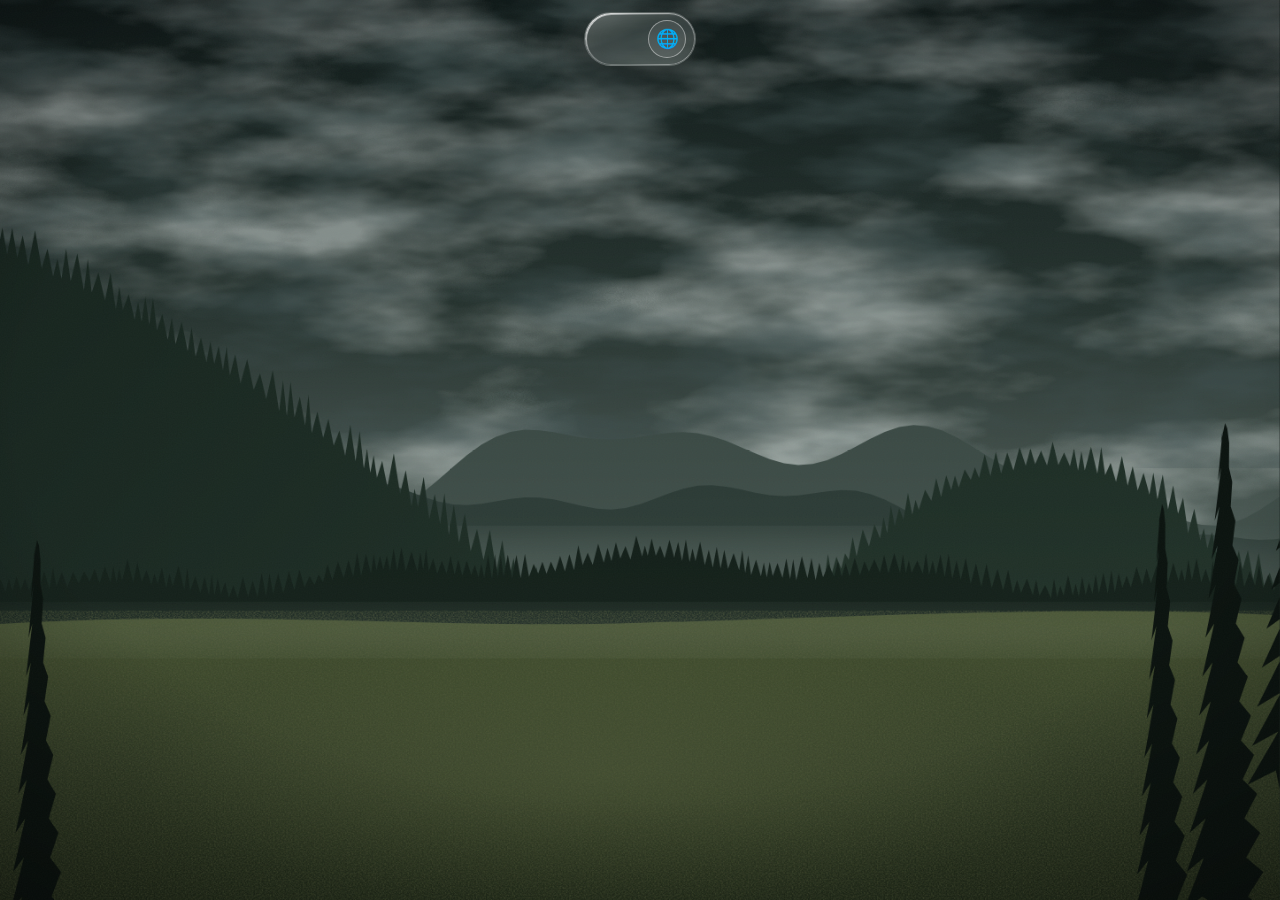
==== commit ba5ff0cb: "Update index.html" ====
--- a/index.html
+++ b/index.html
@@ -1,5 +1,5 @@
 <!doctype html>
-<html lang="en" data-access="members">
+<html lang="en" data-access="members" data-page="home">
   <head>
     <meta charset="UTF-8" />
     <meta http-equiv="Content-Security-Policy" content="default-src 'self'; script-src 'self'; style-src 'self'; font-src 'self'; img-src 'self' data:; connect-src 'self' https://ppvncqbwfkubqmuehsfl.supabase.co; object-src 'none'; base-uri 'self'; form-action 'self'" />
